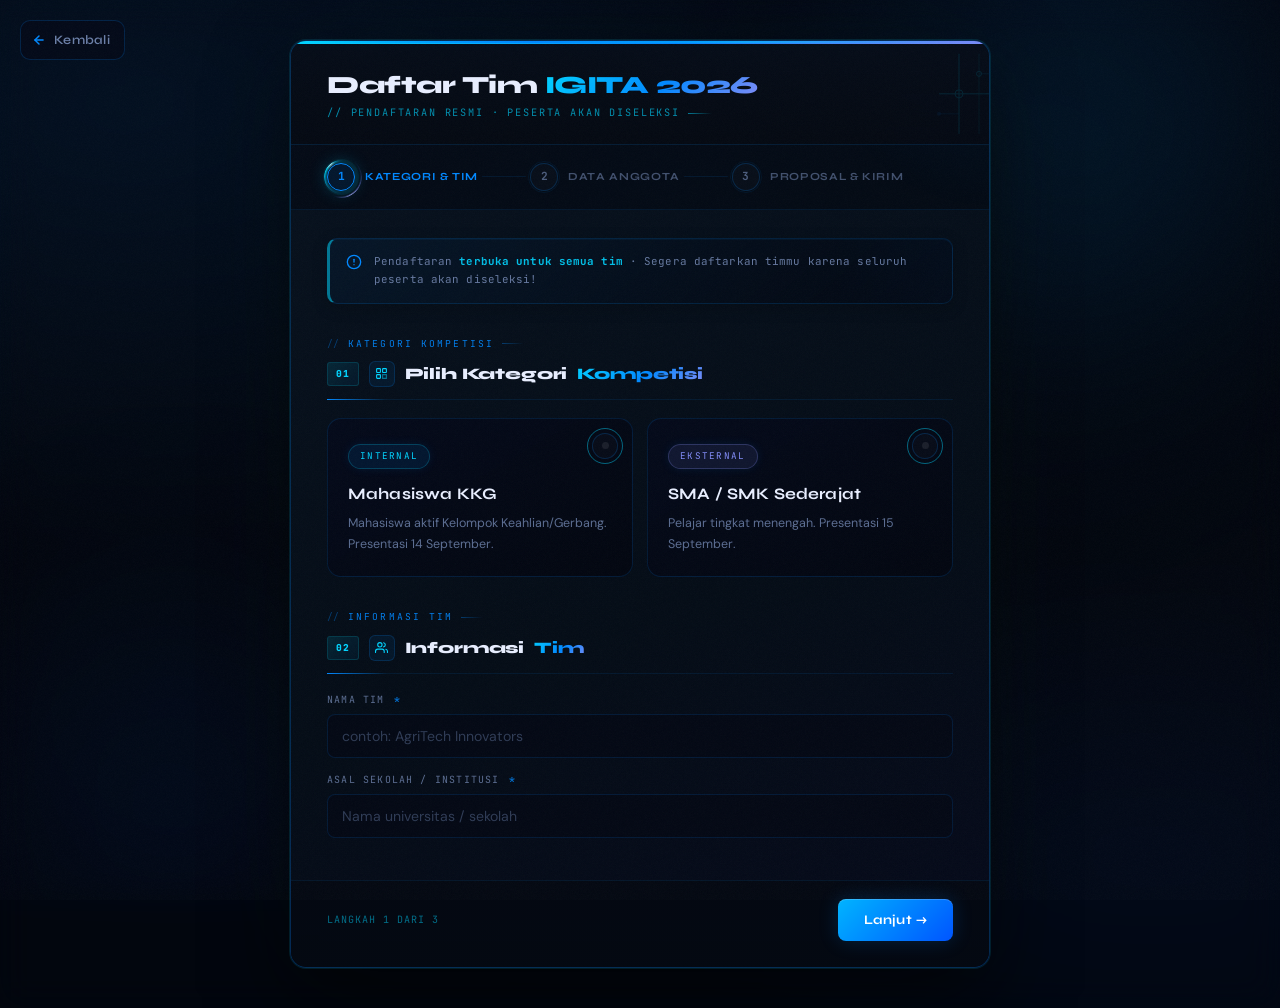
==== daftar.html @ 99176742 "perubahan final" ====
<!DOCTYPE html>
<html lang="id">
<head>
  <meta charset="UTF-8">
  <meta name="viewport" content="width=device-width, initial-scale=1.0, maximum-scale=5.0, user-scalable=yes">
  <meta name="mobile-web-app-capable" content="yes">
  <meta name="apple-mobile-web-app-capable" content="yes">
  <meta name="apple-mobile-web-app-status-bar-style" content="black-translucent">
  <meta name="apple-mobile-web-app-title" content="IGITA 2026">
  <meta name="format-detection" content="telephone=no">
  <title>Pendaftaran Tim | IGITA 2026</title>
  <meta name="theme-color" content="#020810">
  <link rel="icon" type="image/png" href="asset/logo.png">
  <link href="https://fonts.googleapis.com/css2?family=Syne:wght@400;600;700;800&family=DM+Sans:wght@300;400;500&family=JetBrains+Mono:wght@400;700&display=swap" rel="stylesheet">
  <link rel="stylesheet" href="style.css">

  <style>
    /* ── Page-level background upgrade ── */
    body.reg-page {
      background: radial-gradient(ellipse 120% 80% at 10% 10%, rgba(0,80,160,0.12) 0%, transparent 55%),
                  radial-gradient(ellipse 80% 60% at 90% 85%, rgba(0,40,120,0.10) 0%, transparent 50%),
                  #02060e;
    }

    /* ── Animated circuit lines on background ── */
    .daftar-bg {
      position: fixed; inset: 0; z-index: 0; pointer-events: none; overflow: hidden;
    }
    .daftar-bg-grid {
      position: absolute; inset: 0;
      background-image:
        linear-gradient(rgba(0,136,255,0.04) 1px, transparent 1px),
        linear-gradient(90deg, rgba(0,136,255,0.04) 1px, transparent 1px);
      background-size: 56px 56px;
      mask-image: radial-gradient(ellipse 85% 70% at 50% 40%, black 0%, transparent 90%);
      -webkit-mask-image: radial-gradient(ellipse 85% 70% at 50% 40%, black 0%, transparent 90%);
    }
    .daftar-orb {
      position: absolute; border-radius: 50%; filter: blur(100px); pointer-events: none;
    }
    .daftar-orb-1 {
      width: 600px; height: 600px; top: -200px; right: -100px;
      background: radial-gradient(circle, rgba(0,136,255,0.12) 0%, transparent 65%);
      animation: orbFloat1 22s ease-in-out infinite alternate;
    }
    .daftar-orb-2 {
      width: 500px; height: 500px; bottom: -150px; left: -80px;
      background: radial-gradient(circle, rgba(0,60,200,0.10) 0%, transparent 65%);
      animation: orbFloat2 28s ease-in-out infinite alternate;
    }
    @keyframes orbFloat1 { 0% { transform: translate(0,0) scale(1); } 100% { transform: translate(-40px,40px) scale(1.08); } }
    @keyframes orbFloat2 { 0% { transform: translate(0,0) scale(1); } 100% { transform: translate(40px,-30px) scale(1.06); } }

    /* ── Progress bar at very top of modal — full gradient, dekoratif ── */
    .reg-progress-track {
      height: 3px; width: 100%;
      background: linear-gradient(90deg, #00d4ff 0%, #0088ff 55%, #818cf8 100%);
      overflow: hidden; position: relative;
      box-shadow: 0 0 10px rgba(0,136,255,0.4);
    }
    .reg-progress-fill {
      display: none;
    }

    /* ── Header circuit decoration ── */
    .reg-header-circuit {
      position: absolute; right: 0; top: 0; bottom: 0;
      width: 120px; opacity: 0.08; pointer-events: none; overflow: hidden;
    }

    /* ── Step ring: spinning conic arc ── */
    @keyframes arcSpin {
      from { transform: rotate(0deg); }
      to   { transform: rotate(360deg); }
    }
    @keyframes arcSpinReverse {
      from { transform: rotate(0deg); }
      to   { transform: rotate(-360deg); }
    }
    @keyframes stepPulse {
      0%, 100% {
        box-shadow: 0 0 0 4px rgba(0,212,255,0.06),
                    0 0 18px rgba(0,212,255,0.22),
                    inset 0 0 10px rgba(0,136,255,0.08);
      }
      50% {
        box-shadow: 0 0 0 7px rgba(0,212,255,0.04),
                    0 0 36px rgba(0,212,255,0.42),
                    inset 0 0 16px rgba(0,136,255,0.16);
      }
    }

    /* Pulse glow on the active step circle */
    .reg-step.active .step-num {
      animation: stepPulse 2.4s ease-in-out infinite;
    }

    /* ── Outer arc: sharp cyan comet with glow ── */
    .reg-step.active .step-num::after {
      content: '';
      position: absolute;
      inset: -4px;
      border-radius: 50%;
      background: conic-gradient(
        from 0deg,
        rgba(0,212,255,0)      0%,
        rgba(0,212,255,0)     50%,
        rgba(0,160,255,0.18)  62%,
        rgba(0,200,255,0.55)  73%,
        rgba(0,220,255,0.9)   83%,
        rgba(180,245,255,1)   89%,
        rgba(0,212,255,0.38)  94%,
        rgba(0,212,255,0)    100%
      );
      -webkit-mask: radial-gradient(farthest-side, transparent calc(100% - 3px), black calc(100% - 0.5px));
      mask:         radial-gradient(farthest-side, transparent calc(100% - 3px), black calc(100% - 0.5px));
      animation: arcSpin 1.2s linear infinite;
      z-index: -1;
      filter: drop-shadow(0 0 5px rgba(0,212,255,0.85));
    }

    /* ── Inner arc: violet/indigo counter-spin ── */
    .reg-step.active .step-num::before {
      content: '';
      position: absolute;
      inset: -8px;
      border-radius: 50%;
      border: none;
      background: conic-gradient(
        from 200deg,
        rgba(129,140,248,0)    0%,
        rgba(129,140,248,0)   55%,
        rgba(99,102,241,0.15) 68%,
        rgba(129,140,248,0.45) 78%,
        rgba(168,175,255,0.82) 86%,
        rgba(129,140,248,0.28) 92%,
        rgba(129,140,248,0)  100%
      );
      -webkit-mask: radial-gradient(farthest-side, transparent calc(100% - 2px), black calc(100% - 0.5px));
      mask:         radial-gradient(farthest-side, transparent calc(100% - 2px), black calc(100% - 0.5px));
      animation: arcSpinReverse 2s linear infinite;
      z-index: -1;
      filter: drop-shadow(0 0 3px rgba(129,140,248,0.6));
    }

    /* Override ::before for done/inactive steps (from style.css they have track ring) */
    .reg-step:not(.active) .step-num::before {
      animation: none;
    }
    .reg-step.done .step-num::after {
      display: none;
    }

    /* ── Member card role color variants ── */
    .member-card.ketua::before {
      background: linear-gradient(180deg, rgba(0,212,255,0.8), rgba(0,136,255,0.4));
    }
    .member-card.wakil::before {
      background: linear-gradient(180deg, rgba(0,136,255,0.7), rgba(0,80,200,0.3));
    }
    .member-card.anggota::before {
      background: linear-gradient(180deg, rgba(0,80,180,0.5), rgba(0,40,120,0.2));
    }

    /* ── Section icon chip ── */
    .sec-icon {
      display: flex; align-items: center; justify-content: center;
      width: 26px; height: 26px;
      background: rgba(0,136,255,0.08);
      border: 1px solid rgba(0,136,255,0.18);
      border-radius: 6px;
      flex-shrink: 0;
      align-self: center;
      position: relative;
    }
    .sec-icon svg { display: block; }

    /* ── Kembali button upgrade ── */
    .btn-back-fixed {
      position: fixed; z-index: 9500;
      display: inline-flex; align-items: center; gap: 8px;
      background: rgba(4,10,24,0.85); backdrop-filter: blur(12px);
      border: 1px solid rgba(0,136,255,0.2); color: var(--muted);
      padding: 9px 14px 9px 11px;
      border-radius: 10px; font-size: 0.8rem; font-weight: 600;
      font-family: 'Syne', sans-serif; text-decoration: none;
      transition: all 0.25s; letter-spacing: 0.02em;
    }
    .btn-back-fixed:hover {
      border-color: rgba(0,212,255,0.45); color: var(--text);
      background: rgba(0,80,160,0.15);
      box-shadow: 0 0 16px rgba(0,136,255,0.2);
      transform: translateX(-2px);
    }
    .btn-back-fixed svg { color: var(--accent); }

    /* ── Quota info accent line ── */
    .quota-info-accent {
      display: inline-block; width: 30px; height: 1px;
      background: linear-gradient(90deg, rgba(0,212,255,0.8), transparent);
      vertical-align: middle; margin: 0 6px;
    }

    /* ── File upload drag-over (handled in style.css) ── */

    /* ── Agreement checked state ── */
    .form-agreement:has(.custom-checkbox-input:checked) {
      border-color: rgba(0,212,255,0.3);
      background: rgba(0,136,255,0.05);
      box-shadow: 0 0 20px rgba(0,136,255,0.08);
    }
  </style>
</head>
<body class="reg-page">

  <!-- Background decorations -->
  <div class="daftar-bg" aria-hidden="true">
    <div class="daftar-bg-grid"></div>
    <div class="daftar-orb daftar-orb-1"></div>
    <div class="daftar-orb daftar-orb-2"></div>
  </div>

  <!-- Global bg for grain -->
  <div class="global-bg" aria-hidden="true">
    <div class="global-glow glow-1" style="opacity:0.3"></div>
    <div class="global-glow glow-2" style="opacity:0.25"></div>
  </div>

  <!-- Back button -->
  <a href="index.html" class="btn-back-fixed" aria-label="Kembali ke halaman utama">
    <svg width="14" height="14" viewBox="0 0 24 24" fill="none" stroke="currentColor" stroke-width="2.5" stroke-linecap="round" stroke-linejoin="round" aria-hidden="true"><path d="M19 12H5"/><path d="M12 5l-7 7 7 7"/></svg>
    <span>Kembali</span>
  </a>

<!-- =============================================
       REGISTRATION MODAL
       ============================================= -->
  <div class="reg-overlay" id="reg-overlay" role="dialog" aria-modal="true" aria-label="Form Pendaftaran IGITA 2026">
    <div class="reg-modal" id="reg-modal">

      <!-- Step progress bar -->
      <div class="reg-progress-track" id="reg-progress-track" aria-hidden="true">
        <div class="reg-progress-fill" id="reg-progress-fill"></div>
      </div>

      <!-- Header -->
      <div class="reg-header">
        <div class="reg-header-left">
          <div class="reg-title">Daftar Tim <span>IGITA 2026</span></div>
          <div class="reg-subtitle">// Pendaftaran Resmi · Peserta Akan Diseleksi</div>
        </div>

        <!-- Decorative circuit SVG (right side of header) -->
        <svg class="reg-header-circuit" viewBox="0 0 120 80" fill="none" xmlns="http://www.w3.org/2000/svg" aria-hidden="true" style="position:absolute;right:0;top:0;bottom:0;height:100%;width:120px;opacity:0.12;pointer-events:none;">
          <line x1="90" y1="0" x2="90" y2="80" stroke="#00d4ff" stroke-width="1"/>
          <line x1="110" y1="0" x2="110" y2="80" stroke="#00d4ff" stroke-width="0.5"/>
          <line x1="70" y1="40" x2="120" y2="40" stroke="#00d4ff" stroke-width="1"/>
          <circle cx="90" cy="40" r="4" stroke="#00d4ff" stroke-width="1"/>
          <circle cx="110" cy="20" r="2.5" stroke="#00d4ff" stroke-width="1"/>
          <line x1="110" y1="20" x2="120" y2="20" stroke="#00d4ff" stroke-width="0.5"/>
          <line x1="70" y1="60" x2="90" y2="60" stroke="#0088ff" stroke-width="0.5"/>
          <circle cx="70" cy="60" r="2" fill="#0088ff" opacity="0.5"/>
        </svg>

        <button class="reg-close" id="reg-close-btn" aria-label="Tutup form pendaftaran">
          <svg width="14" height="14" viewBox="0 0 24 24" fill="none" stroke="currentColor" stroke-width="2.5" stroke-linecap="round"><path d="M18 6 6 18M6 6l12 12"/></svg>
        </button>
      </div>

      <!-- Step Indicator -->
      <div class="reg-steps" id="reg-steps" aria-label="Langkah pendaftaran">
        <div class="reg-step active" data-step="1">
          <div class="step-num"><span class="step-num-txt">1</span></div>
          <div class="step-label">Kategori &amp; Tim</div>
        </div>
        <div class="step-connector" id="conn-1-2"></div>
        <div class="reg-step" data-step="2">
          <div class="step-num"><span class="step-num-txt">2</span></div>
          <div class="step-label">Data Anggota</div>
        </div>
        <div class="step-connector" id="conn-2-3"></div>
        <div class="reg-step" data-step="3">
          <div class="step-num"><span class="step-num-txt">3</span></div>
          <div class="step-label">Proposal &amp; Kirim</div>
        </div>
      </div>

      <!-- STEP 1 + STEP 2 + STEP 3 body -->
      <div class="reg-body">

        <!-- STEP 1: Kategori & Info Tim -->
        <div class="reg-panel active" id="panel-1">
          <div class="quota-info">
            <svg width="16" height="16" viewBox="0 0 24 24" fill="none" stroke="currentColor" stroke-width="2" stroke-linecap="round" stroke-linejoin="round"><circle cx="12" cy="12" r="10"/><path d="M12 8v4"/><path d="M12 16h.01"/></svg>
            <div class="quota-info-text">Pendaftaran <strong>terbuka untuk semua tim</strong> · Segera daftarkan timmu karena seluruh peserta akan diseleksi!</div>
          </div>

          <div class="form-sec-label">Kategori Kompetisi</div>
          <div class="form-section-title">
            <span class="sec-num">01</span>
            <span class="sec-icon">
              <svg width="13" height="13" viewBox="0 0 24 24" fill="none" stroke="#00d4ff" stroke-width="2" stroke-linecap="round"><rect x="3" y="3" width="7" height="7" rx="1"/><rect x="14" y="3" width="7" height="7" rx="1"/><rect x="3" y="14" width="7" height="7" rx="1"/><path d="M14 14h7v7h-7z" opacity="0.5"/></svg>
            </span>
            Pilih Kategori <em>Kompetisi</em>
          </div>

          <div class="cat-select-grid">
            <label class="cat-select-card" id="card-internal">
              <input type="radio" name="kategori" value="internal" id="radio-internal">
              <div class="cat-check"></div>
              <div class="cat-card-badge">INTERNAL</div>
              <div class="cat-card-title">Mahasiswa KKG</div>
              <div class="cat-card-desc">Mahasiswa aktif Kelompok Keahlian/Gerbang. Presentasi 14 September.</div>
            </label>
            <label class="cat-select-card ext" id="card-external">
              <input type="radio" name="kategori" value="external" id="radio-external">
              <div class="cat-check"></div>
              <div class="cat-card-badge">EKSTERNAL</div>
              <div class="cat-card-title">SMA / SMK Sederajat</div>
              <div class="cat-card-desc">Pelajar tingkat menengah. Presentasi 15 September.</div>
            </label>
          </div>
          <div class="form-error" id="err-kategori">Silakan pilih kategori kompetisi.</div>

          <div class="form-sec-label">Informasi Tim</div>
          <div class="form-section-title">
            <span class="sec-num">02</span>
            <span class="sec-icon">
              <svg width="13" height="13" viewBox="0 0 24 24" fill="none" stroke="#00d4ff" stroke-width="2" stroke-linecap="round"><path d="M17 21v-2a4 4 0 0 0-4-4H5a4 4 0 0 0-4 4v2"/><circle cx="9" cy="7" r="4"/><path d="M23 21v-2a4 4 0 0 0-3-3.87"/><path d="M16 3.13a4 4 0 0 1 0 7.75"/></svg>
            </span>
            Informasi <em>Tim</em>
          </div>

          <div class="form-row single">
            <div class="form-group">
              <label class="form-label" for="nama-tim">Nama Tim <span class="req">*</span></label>
              <input type="text" class="form-input" id="nama-tim" placeholder="contoh: AgriTech Innovators" autocomplete="off">
              <div class="form-error" id="err-nama-tim">Nama tim wajib diisi.</div>
            </div>
          </div>

          <div class="form-row single" id="row-asal-institusi">
            <div class="form-group">
              <label class="form-label" for="asal-institusi">Asal Sekolah / Institusi <span class="req">*</span></label>
              <input type="text" class="form-input" id="asal-institusi" placeholder="Nama universitas / sekolah" autocomplete="off">
              <div class="form-error" id="err-asal-institusi">Asal institusi wajib diisi.</div>
            </div>
          </div>
        </div>

        <!-- STEP 2: Data Anggota -->
        <div class="reg-panel" id="panel-2">
          <div class="form-sec-label no-top">Data Anggota</div>
          <div class="form-section-title">
            <span class="sec-num">03</span>
            <span class="sec-icon">
              <svg width="13" height="13" viewBox="0 0 24 24" fill="none" stroke="#00d4ff" stroke-width="2" stroke-linecap="round"><path d="M20 21v-2a4 4 0 0 0-4-4H8a4 4 0 0 0-4 4v2"/><circle cx="12" cy="7" r="4"/></svg>
            </span>
            Data <em>Anggota Tim</em>
          </div>

          <!-- Ketua Tim -->
          <div class="member-card ketua">
            <div class="member-card-header">
              <div class="member-badge">Ketua Tim</div>
            </div>
            <div class="form-row">
              <div class="form-group">
                <label class="form-label" for="m1-nama">Nama Lengkap <span class="req">*</span></label>
                <input type="text" class="form-input" id="m1-nama" placeholder="Nama sesuai identitas">
                <div class="form-error" id="err-m1-nama">Nama lengkap wajib diisi.</div>
              </div>
              <div class="form-group">
                <label class="form-label" for="m1-email">Email Aktif <span class="req">*</span></label>
                <input type="email" class="form-input" id="m1-email" placeholder="email@domain.com">
                <div class="form-error" id="err-m1-email">Email valid wajib diisi.</div>
              </div>
            </div>
            <div class="form-row">
              <div class="form-group">
                <label class="form-label" for="m1-hp">No. HP / WA <span class="req">*</span></label>
                <input type="tel" class="form-input" id="m1-hp" placeholder="08xxxxxxxxxx">
                <div class="form-error" id="err-m1-hp">Nomor HP wajib diisi.</div>
              </div>
              <div class="form-group">
                <label class="form-label" for="m1-ig">User Instagram <span class="req">*</span></label>
                <input type="text" class="form-input" id="m1-ig" placeholder="@username (untuk Twibbon)">
                <div class="form-error" id="err-m1-ig">User Instagram wajib diisi.</div>
              </div>
            </div>
            <div class="form-row single jurusan-row" style="display:none">
              <div class="form-group">
                <label class="form-label" for="m1-jurusan">Jurusan / Program Studi <span class="req">*</span></label>
                <input type="text" class="form-input" id="m1-jurusan" placeholder="contoh: Teknik Informatika">
                <div class="form-error" id="err-m1-jurusan">Jurusan wajib diisi untuk kategori internal.</div>
              </div>
            </div>
          </div>

          <!-- Wakil Tim -->
          <div class="member-card wakil">
            <div class="member-card-header">
              <div class="member-badge">Wakil Tim</div>
            </div>
            <div class="form-row">
              <div class="form-group">
                <label class="form-label" for="m2-nama">Nama Lengkap <span class="req">*</span></label>
                <input type="text" class="form-input" id="m2-nama" placeholder="Nama sesuai identitas">
                <div class="form-error" id="err-m2-nama">Nama lengkap wajib diisi.</div>
              </div>
              <div class="form-group">
                <label class="form-label" for="m2-email">Email Aktif <span class="req">*</span></label>
                <input type="email" class="form-input" id="m2-email" placeholder="email@domain.com">
                <div class="form-error" id="err-m2-email">Email valid wajib diisi.</div>
              </div>
            </div>
            <div class="form-row">
              <div class="form-group">
                <label class="form-label" for="m2-hp">No. HP / WA <span class="req">*</span></label>
                <input type="tel" class="form-input" id="m2-hp" placeholder="08xxxxxxxxxx">
                <div class="form-error" id="err-m2-hp">Nomor HP wajib diisi.</div>
              </div>
              <div class="form-group">
                <label class="form-label" for="m2-ig">User Instagram <span class="req">*</span></label>
                <input type="text" class="form-input" id="m2-ig" placeholder="@username (untuk Twibbon)">
                <div class="form-error" id="err-m2-ig">User Instagram wajib diisi.</div>
              </div>
            </div>
            <div class="form-row single jurusan-row" style="display:none">
              <div class="form-group">
                <label class="form-label" for="m2-jurusan">Jurusan / Program Studi <span class="req">*</span></label>
                <input type="text" class="form-input" id="m2-jurusan" placeholder="contoh: Teknik Informatika">
                <div class="form-error" id="err-m2-jurusan">Jurusan wajib diisi untuk kategori internal.</div>
              </div>
            </div>
          </div>

          <!-- Anggota 3 -->
          <div class="member-card anggota">
            <div class="member-card-header">
              <div class="member-badge">Anggota 3</div>
            </div>
            <div class="form-row single">
              <div class="form-group">
                <label class="form-label" for="m3-nama">Nama Lengkap <span class="req">*</span></label>
                <input type="text" class="form-input" id="m3-nama" placeholder="Nama sesuai identitas">
                <div class="form-error" id="err-m3-nama">Nama lengkap wajib diisi.</div>
              </div>
            </div>
            <div class="form-row single jurusan-row" style="display:none">
              <div class="form-group">
                <label class="form-label" for="m3-jurusan">Jurusan / Program Studi <span class="req">*</span></label>
                <input type="text" class="form-input" id="m3-jurusan" placeholder="contoh: Teknik Informatika">
                <div class="form-error" id="err-m3-jurusan">Jurusan wajib diisi untuk kategori internal.</div>
              </div>
            </div>
          </div>

          <!-- Anggota 4 -->
          <div class="member-card anggota">
            <div class="member-card-header">
              <div class="member-badge">Anggota 4 <span style="font-size:0.7em;opacity:0.55;font-weight:400">(opsional)</span></div>
            </div>
            <div class="form-row single">
              <div class="form-group">
                <label class="form-label" for="m4-nama">Nama Lengkap</label>
                <input type="text" class="form-input" id="m4-nama" placeholder="Nama sesuai identitas">
                <div class="form-error" id="err-m4-nama">Nama lengkap wajib diisi.</div>
              </div>
            </div>
            <div class="form-row single jurusan-row" style="display:none">
              <div class="form-group">
                <label class="form-label" for="m4-jurusan">Jurusan / Program Studi</label>
                <input type="text" class="form-input" id="m4-jurusan" placeholder="contoh: Teknik Informatika">
                <div class="form-error" id="err-m4-jurusan">Jurusan wajib diisi jika nama diisi.</div>
              </div>
            </div>
          </div>
        </div>

        <!-- STEP 3: Proposal -->
        <div class="reg-panel" id="panel-3">
          <div class="form-sec-label no-top">Berkas Proposal</div>
          <div class="form-section-title">
            <span class="sec-num">04</span>
            <span class="sec-icon">
              <svg width="13" height="13" viewBox="0 0 24 24" fill="none" stroke="#00d4ff" stroke-width="2" stroke-linecap="round"><path d="M14 2H6a2 2 0 0 0-2 2v16a2 2 0 0 0 2 2h12a2 2 0 0 0 2-2V8z"/><polyline points="14 2 14 8 20 8"/><line x1="12" y1="18" x2="12" y2="12"/><line x1="9" y1="15" x2="15" y2="15"/></svg>
            </span>
            Upload <em>Proposal</em>
          </div>

          <div class="quota-info">
            <svg width="16" height="16" viewBox="0 0 24 24" fill="none" stroke="currentColor" stroke-width="2" stroke-linecap="round" stroke-linejoin="round"><circle cx="12" cy="12" r="10"/><path d="M12 8v4"/><path d="M12 16h.01"/></svg>
            <div class="quota-info-text">Upload proposal timmu dalam format <strong>PDF</strong>. Gunakan template proposal resmi IGITA 2026 yang bisa diunduh di halaman utama. Pastikan proposal sudah lengkap sebelum dikirim.</div>
          </div>

          <div class="form-row single">
            <div class="form-group">
              <label class="form-label" for="proposal-file">File Proposal (PDF) <span class="req">*</span></label>
              <div class="file-upload-wrap" id="file-upload-zone">
                <input type="file" id="proposal-file" accept="application/pdf" class="file-input-hidden">
                <div class="file-upload-icon" aria-hidden="true">
                  <svg width="16" height="16" viewBox="0 0 24 24" fill="none" stroke="currentColor" stroke-width="1.6" stroke-linecap="round" stroke-linejoin="round"><path d="M21 15v4a2 2 0 0 1-2 2H5a2 2 0 0 1-2-2v-4"/><polyline points="17 8 12 3 7 8"/><line x1="12" y1="3" x2="12" y2="15"/></svg>
                </div>
                <div class="file-upload-meta">
                  <div class="file-upload-hint">Seret file ke sini atau pilih file PDF</div>
                  <span class="file-upload-name" id="proposal-file-name">Belum ada file dipilih</span>
                </div>
                <label for="proposal-file" class="file-upload-btn">
                  <svg width="11" height="11" viewBox="0 0 24 24" fill="none" stroke="currentColor" stroke-width="2.2" stroke-linecap="round" stroke-linejoin="round"><path d="M21 15v4a2 2 0 0 1-2 2H5a2 2 0 0 1-2-2v-4"/><polyline points="17 8 12 3 7 8"/><line x1="12" y1="3" x2="12" y2="15"/></svg>
                  Pilih File
                </label>
              </div>
              <div class="form-helper">Format: PDF · Maks. 10MB · Gunakan template proposal resmi IGITA 2026.</div>
              <div class="form-error" id="err-proposal-file">File proposal wajib diunggah.</div>
            </div>
          </div>

          <!-- Link Instagram Twibbon -->
          <div class="form-sec-label">Verifikasi Twibbon</div>
          <div class="form-section-title">
            <span class="sec-num">05</span>
            <span class="sec-icon">
              <svg width="13" height="13" viewBox="0 0 24 24" fill="none" stroke="#00d4ff" stroke-width="2" stroke-linecap="round"><rect x="2" y="2" width="20" height="20" rx="5"/><circle cx="12" cy="12" r="4"/><circle cx="17.5" cy="6.5" r="1.2" fill="#00d4ff" stroke="none"/></svg>
            </span>
            Link <em>Instagram</em>
          </div>

          <div class="quota-info">
            <svg width="16" height="16" viewBox="0 0 24 24" fill="none" stroke="currentColor" stroke-width="2" stroke-linecap="round" stroke-linejoin="round"><circle cx="12" cy="12" r="10"/><path d="M12 8v4"/><path d="M12 16h.01"/></svg>
            <div class="quota-info-text">Berikan <strong>link profil Instagram</strong> yang digunakan untuk posting Twibbon IGITA 2026. Panitia akan memverifikasi twibbon kamu melalui akun tersebut. Pastikan akun tidak dikunci <strong>(public)</strong> saat pendaftaran.</div>
          </div>

          <div class="form-row single">
            <div class="form-group">
              <label class="form-label" for="link-ig-post">Link Profil Instagram <span class="req">*</span></label>
              <input type="url" class="form-input" id="link-ig-post" placeholder="https://www.instagram.com/username" autocomplete="off" autocapitalize="off" spellcheck="false">
              <div class="form-helper">Contoh: https://www.instagram.com/namaakun</div>
              <div class="form-error" id="err-link-ig">Link profil Instagram wajib diisi.</div>
            </div>
          </div>

          <div class="form-sec-label">Konfirmasi &amp; Kirim</div>
          <div class="form-section-title">
            <span class="sec-num">06</span>
            <span class="sec-icon">
              <svg width="13" height="13" viewBox="0 0 24 24" fill="none" stroke="#00d4ff" stroke-width="2" stroke-linecap="round"><path d="M9 11l3 3L22 4"/><path d="M21 12v7a2 2 0 0 1-2 2H5a2 2 0 0 1-2-2V5a2 2 0 0 1 2-2h11"/></svg>
            </span>
            Persetujuan <em>&amp; Pengiriman</em>
          </div>

          <div class="form-agreement" id="agree-wrap">
            <input type="checkbox" id="agree-check" class="custom-checkbox-input">
            <label for="agree-check" class="custom-checkbox-label">
              <span class="custom-checkbox-box">
                <svg class="custom-checkbox-icon" width="11" height="11" viewBox="0 0 12 12" fill="none" stroke="currentColor" stroke-width="2.5" stroke-linecap="round" stroke-linejoin="round">
                  <polyline class="cb-path" points="2 6 5 9 10 3"/>
                </svg>
              </span>
              <span>Saya menyatakan bahwa seluruh informasi yang diisi adalah <strong>benar dan dapat dipertanggungjawabkan</strong>. Saya telah membaca dan menyetujui seluruh ketentuan IGITA 2026.</span>
            </label>
          </div>
          <div class="form-error" id="err-agree">Anda harus menyetujui ketentuan untuk mendaftar.</div>
        </div>

        <!-- SUCCESS Panel -->
        <div class="reg-success" id="reg-success">
          <div class="success-icon">
            <svg width="34" height="34" viewBox="0 0 24 24" fill="none" stroke="currentColor" stroke-width="2" stroke-linecap="round" stroke-linejoin="round"><polyline points="20 6 9 17 4 12"/></svg>
          </div>
          <div class="success-title">Pendaftaran <span>Berhasil!</span></div>
          <div class="success-sub">Tim kamu telah terdaftar di IGITA 2026. Simpan kode registrasi berikut dan cek email konfirmasi.</div>

          <div class="success-code" id="success-code">IGITA-2026-XXXX</div>

          <div class="success-info" id="success-info">
            <div class="success-info-row">
              <div class="success-info-label">Nama Tim</div>
              <div class="success-info-val" id="suc-team">—</div>
            </div>
            <div class="success-info-row">
              <div class="success-info-label">Kategori</div>
              <div class="success-info-val" id="suc-cat">—</div>
            </div>
            <div class="success-info-row">
              <div class="success-info-label">Institusi</div>
              <div class="success-info-val" id="suc-inst">—</div>
            </div>
            <div class="success-info-row">
              <div class="success-info-label">Email Ketua</div>
              <div class="success-info-val" id="suc-email">—</div>
            </div>
          </div>

          <div class="success-next-steps">
            <div class="success-next-title">// Langkah Selanjutnya</div>
            <div class="success-step">
              <div class="success-step-num">1</div>
              <div class="success-step-text"><strong>Cek email konfirmasi</strong> dari ic@kwikkiangie.ac.id dalam 1×24 jam.</div>
            </div>
            <div class="success-step">
              <div class="success-step-num">2</div>
              <div class="success-step-text">Bergabung ke <strong>grup WhatsApp resmi</strong> IGITA 2026 (link dikirim via email).</div>
            </div>
            <div class="success-step">
              <div class="success-step-num">3</div>
              <div class="success-step-text">Hadir pada <strong>Technical Meeting Online, 11 Agustus 2026</strong> pukul 08.00 WIB.</div>
            </div>
          </div>

          <button class="btn-reg-close" id="btn-success-close">Selesai &amp; Tutup</button>
        </div>

      </div><!-- /reg-body -->

      <!-- Footer Nav -->
      <div class="reg-footer" id="reg-footer">
        <div class="reg-footer-left" id="step-indicator-text">Langkah 1 dari 3</div>
        <div class="reg-footer-right">
          <button class="btn-reg-back" id="btn-back" style="display:none">← Kembali</button>
          <button class="btn-reg-next" id="btn-next">Lanjut →</button>
          <button class="btn-reg-submit" id="btn-submit">
            <span class="btn-submit-text">Kirim</span>
            <span class="btn-spinner"></span>
          </button>
        </div>
      </div>

    </div><!-- end reg-modal -->
  </div><!-- end reg-overlay -->

  <!-- Confirm modal (outside overlay so fixed positioning works correctly) -->
  <div class="confirm-overlay" id="confirm-overlay" aria-hidden="true">
    <div class="confirm-modal" role="dialog" aria-modal="true" aria-labelledby="confirm-title">
      <div class="confirm-header">
        <div class="confirm-title" id="confirm-title">Konfirmasi Pendaftaran</div>
        <div class="confirm-sub">Periksa kembali data tim sebelum dikirim</div>
      </div>
      <div class="confirm-body">
        <div class="confirm-section-label">// Informasi Tim</div>
        <div class="confirm-row"><span class="confirm-key">Kategori</span><span class="confirm-val" id="cf-kategori">—</span></div>
        <div class="confirm-row"><span class="confirm-key">Nama Tim</span><span class="confirm-val" id="cf-nama-tim">—</span></div>
        <div class="confirm-row"><span class="confirm-key">Institusi</span><span class="confirm-val" id="cf-institusi">—</span></div>

        <div class="confirm-section-label" style="margin-top:16px">// Anggota Tim</div>
        <div id="cf-members"></div>

        <div class="confirm-section-label" style="margin-top:16px">// Proposal</div>
        <div class="confirm-row"><span class="confirm-key">File</span><span class="confirm-val" id="cf-file">—</span></div>
        <div class="confirm-row"><span class="confirm-key">Link IG Twibbon</span><span class="confirm-val" id="cf-link-ig">—</span></div>
      </div>
      <div class="confirm-footer">
        <button class="confirm-btn-edit" id="confirm-edit">← Edit Data</button>
        <button class="confirm-btn-send" id="confirm-send">Kirim Sekarang</button>
      </div>
    </div>
  </div>

  <!-- Hidden frame for Apps Script submission -->
  <iframe name="igita-hidden-frame" style="display:none"></iframe>
  <form id="igita-hidden-form" method="POST" target="igita-hidden-frame" style="display:none">
    <input type="hidden" id="igita-payload" name="data">
  </form>

  <script src="register.js"></script>

  <script>
    /* ── Apps Script URL ── */
    const APPS_SCRIPT_URL = "https://script.google.com/macros/s/AKfycbztG3QzGWFKbXdpiNwQbFXpVnpOeM04w2P-9SMrNzsDQYGgJF4ySKe751oqVf2LKk5mng/exec";

    document.addEventListener("DOMContentLoaded", () => {
      const hiddenForm = document.getElementById("igita-hidden-form");
      if (hiddenForm) hiddenForm.action = APPS_SCRIPT_URL;

      /* ── Progress bar sync ── */
      const progressFill = document.getElementById('reg-progress-fill');
      const totalSteps   = 3;

      function syncProgress(step) {
        if (!progressFill) return;
        progressFill.style.width = ((step / totalSteps) * 100) + '%';
      }

      // Observe step indicator text changes to update progress
      const stepText = document.getElementById('step-indicator-text');
      if (stepText) {
        const mo = new MutationObserver(() => {
          const match = stepText.textContent.match(/(\d+)/);
          if (match) syncProgress(parseInt(match[1]));
        });
        mo.observe(stepText, { childList: true, subtree: true, characterData: true });
      }
      syncProgress(1);

      /* ── Drag-and-drop on file zone ── */
      const zone = document.getElementById('file-upload-zone');
      const fileInput = document.getElementById('proposal-file');
      if (zone && fileInput) {
        zone.addEventListener('dragover', e => { e.preventDefault(); zone.classList.add('drag-over'); });
        zone.addEventListener('dragleave', () => zone.classList.remove('drag-over'));
        zone.addEventListener('drop', e => {
          e.preventDefault(); zone.classList.remove('drag-over');
          const file = e.dataTransfer.files[0];
          if (file) {
            const dt = new DataTransfer(); dt.items.add(file);
            fileInput.files = dt.files;
            fileInput.dispatchEvent(new Event('change', { bubbles: true }));
          }
        });
      }
    });
  </script>
</body>
</html>
---- style.css ----
/* ============================================================
   IGITA 2026 — style.css (Mobile-Optimized Edition)
   ============================================================ */

/* ============================================================
   CSS VARIABLES
   ============================================================ */
:root {
  --bg:        #020408;
  --bg2:       #050812;
  --bg3:       #080c18;
  --accent:    #0088ff;
  --accent2:   #0055ff;
  --accent3:   #818cf8;
  --text:      #e8eeff;
  --muted:     #6b7fa8;
  --border:    rgba(0,136,255,0.15);
  --glow:      0 0 40px rgba(0,136,255,0.3);
  --radius:    6px;
  --status-h:  32px;
  --nav-h:     60px;
  --side-pad:  clamp(48px, calc((100vw - 1280px) / 2 + 48px), 180px);
}

/* ============================================================
   RESET & BASE
   ============================================================ */
*, *::before, *::after { margin: 0; padding: 0; box-sizing: border-box; }

html {
  overflow-x: hidden;
  scroll-behavior: smooth;
  scroll-padding-top: calc(var(--status-h) + var(--nav-h) + 16px);
}

body {
  background: var(--bg);
  color: var(--text);
  font-family: 'DM Sans', sans-serif;
  line-height: 1.6;
  overflow-x: hidden;
  overflow-wrap: break-word;
  word-break: break-word;
  -webkit-text-size-adjust: 100%;
  padding-top: var(--status-h);
}

/* Body saat loading */
body.is-loading { overflow: hidden; }

/* ================================================================
   LOADING SCREEN — HUD Edition
   ================================================================ */
.loader-screen {
  position: fixed; inset: 0;
  background: #020810;
  z-index: 99999;
  display: flex; align-items: center; justify-content: center;
  transition: opacity 0.7s cubic-bezier(0.4,0,0.2,1),
              visibility 0.7s cubic-bezier(0.4,0,0.2,1);
}
.loader-screen.hidden {
  opacity: 0; visibility: hidden; pointer-events: none;
}

/* ── Grid background ── */
.loader-grid {
  position: absolute; inset: 0; pointer-events: none;
  background-image:
    linear-gradient(rgba(0,136,255,0.04) 1px, transparent 1px),
    linear-gradient(90deg, rgba(0,136,255,0.04) 1px, transparent 1px);
  background-size: 48px 48px;
  mask-image: radial-gradient(ellipse 70% 70% at 50% 50%, black 30%, transparent 100%);
}

/* ── Ambient glows ── */
.loader-glow {
  position: absolute; border-radius: 50%;
  pointer-events: none; filter: blur(70px);
}
.loader-glow--core {
  width: 380px; height: 380px;
  background: radial-gradient(circle, rgba(0,120,255,0.14) 0%, transparent 70%);
  top: 50%; left: 50%; transform: translate(-50%, -50%);
  animation: glCore 3s ease-in-out infinite;
}
.loader-glow--outer {
  width: 600px; height: 300px;
  background: radial-gradient(ellipse, rgba(0,80,200,0.07) 0%, transparent 70%);
  top: 50%; left: 50%; transform: translate(-50%, -50%);
  animation: glCore 4s ease-in-out infinite 0.8s;
}
.loader-glow--side-l {
  width: 200px; height: 400px;
  background: radial-gradient(ellipse, rgba(0,180,255,0.06) 0%, transparent 70%);
  top: 30%; left: -60px;
  animation: glSide 5s ease-in-out infinite;
}
.loader-glow--side-r {
  width: 200px; height: 400px;
  background: radial-gradient(ellipse, rgba(0,80,255,0.06) 0%, transparent 70%);
  top: 30%; right: -60px;
  animation: glSide 5s ease-in-out infinite 1.5s;
}
@keyframes glCore {
  0%,100% { opacity:0.7; transform:translate(-50%,-50%) scale(1); }
  50%      { opacity:1;   transform:translate(-50%,-50%) scale(1.15); }
}
@keyframes glSide {
  0%,100% { opacity:0.4; }
  50%      { opacity:0.9; }
}

/* ── HUD Corners ── */
.loader-corner {
  position: absolute;
  width: 28px; height: 28px;
  pointer-events: none;
}
.loader-corner--tl { top: 20px; left: 20px;
  border-top: 1.5px solid rgba(0,212,255,0.5);
  border-left: 1.5px solid rgba(0,212,255,0.5); }
.loader-corner--tr { top: 20px; right: 20px;
  border-top: 1.5px solid rgba(0,212,255,0.5);
  border-right: 1.5px solid rgba(0,212,255,0.5); }
.loader-corner--bl { bottom: 20px; left: 20px;
  border-bottom: 1.5px solid rgba(0,212,255,0.5);
  border-left: 1.5px solid rgba(0,212,255,0.5); }
.loader-corner--br { bottom: 20px; right: 20px;
  border-bottom: 1.5px solid rgba(0,212,255,0.5);
  border-right: 1.5px solid rgba(0,212,255,0.5); }

/* ── HUD bars (top / bottom) ── */
.loader-hud-top {
  position: absolute; left: 0; right: 0;
  display: flex; align-items: center; justify-content: center; gap: 10px;
  font-family: 'JetBrains Mono', monospace;
  font-size: 0.55rem; letter-spacing: 0.14em;
  color: rgba(0,180,255,0.4); text-transform: uppercase;
  pointer-events: none;
}
.loader-hud-top    { top: 24px; }
.loader-hud-dot {
  display: inline-block; width: 4px; height: 4px;
  border-radius: 50%; background: rgba(0,212,255,0.5);
  animation: hudBlink 2s ease-in-out infinite;
}
.loader-hud-sep {
  display: inline-block; width: 24px; height: 1px;
  background: rgba(0,180,255,0.25);
}
@keyframes hudBlink {
  0%,100% { opacity:0.5; } 50% { opacity:1; }
}

/* ── Main content ── */
.loader-content {
  position: relative; z-index: 2;
  display: flex; flex-direction: column; align-items: center; gap: 22px;
  animation: ldFadeIn 0.6s ease forwards;
}
@keyframes ldFadeIn {
  from { opacity:0; transform:translateY(12px); }
  to   { opacity:1; transform:translateY(0); }
}

/* ── Ring wrap ── */
.loader-ring-wrap {
  position: relative; width: 200px; height: 200px;
}

/* Deco spinning rings (CSS-only) */
.loader-deco-ring {
  position: absolute; border-radius: 50%; pointer-events: none;
}
.loader-deco-ring--a {
  inset: -8px;
  border: 1px dashed rgba(0,136,255,0.15);
  animation: spinA 12s linear infinite;
}
.loader-deco-ring--b {
  inset: -18px;
  border: 1px solid transparent;
  border-top-color: rgba(0,212,255,0.2);
  border-bottom-color: rgba(0,80,255,0.15);
  animation: spinB 8s linear infinite;
}
@keyframes spinA { to { transform: rotate(360deg); } }
@keyframes spinB { to { transform: rotate(-360deg); } }

/* SVG ring */
.loader-ring-svg {
  width: 200px; height: 200px;
  position: absolute; inset: 0;
  transform: rotate(-90deg);
}
.loader-ring-ticks {
  stroke: rgba(0,136,255,0.07);
  stroke-dasharray: 3 10;
}
.loader-ring-track {
  stroke: rgba(0,100,200,0.15);
}
.loader-ring-progress {
  stroke: url(#ringGrad);
  transition: stroke-dashoffset 0.38s cubic-bezier(0.4,0,0.2,1);
  filter: drop-shadow(0 0 5px rgba(0,180,255,0.55)) drop-shadow(0 0 12px rgba(0,120,255,0.3));
}
.loader-ring-inner {
  stroke: rgba(0,180,255,0.06);
}

/* Center content */
.loader-ring-center {
  position: absolute; inset: 0;
  display: flex; flex-direction: column;
  align-items: center; justify-content: center; gap: 6px;
}
.loader-logo {
  height: 52px; width: auto;
  /* Original logo color — no filter */
  animation: logoPulse 2.2s ease-in-out infinite;
  filter: drop-shadow(0 0 10px rgba(0,180,255,0.25));
}
@keyframes logoPulse {
  0%,100% { transform:scale(1);    filter:drop-shadow(0 0 10px rgba(0,180,255,0.25)); }
  50%      { transform:scale(0.95); filter:drop-shadow(0 0 18px rgba(0,212,255,0.45)); }
}
.loader-pct {
  font-family: 'JetBrains Mono', monospace;
  font-size: 1.1rem; font-weight: 700; line-height: 1;
  background: linear-gradient(135deg, #00d4ff, #7cb9ff);
  -webkit-background-clip: text; -webkit-text-fill-color: transparent;
  background-clip: text;
  filter: drop-shadow(0 0 8px rgba(0,212,255,0.4));
}
.loader-pct span { font-size: 0.58em; opacity: 0.75; }

/* Orbiting dots */
.loader-orbit {
  position: absolute; inset: 0;
  pointer-events: none;
}
.loader-orbit--a { animation: orbitA 2s linear infinite; }
.loader-orbit--b { animation: orbitB 3.2s linear infinite; top: 12px; left: 12px; right: 12px; bottom: 12px; }
@keyframes orbitA { to { transform: rotate(360deg); } }
@keyframes orbitB { to { transform: rotate(-360deg); } }
.loader-orbit-dot {
  position: absolute; top: 4px; left: 50%; transform: translateX(-50%);
  width: 7px; height: 7px; border-radius: 50%;
  background: #00d4ff;
  box-shadow: 0 0 8px 3px rgba(0,212,255,0.7), 0 0 16px rgba(0,136,255,0.4);
}
.loader-orbit-dot--sm {
  width: 4px; height: 4px;
  background: rgba(0,180,255,0.6);
  box-shadow: 0 0 6px 2px rgba(0,180,255,0.5);
}

/* ── Brand text ── */
.loader-brand {
  display: flex; align-items: baseline; gap: 10px;
  font-family: 'Syne', sans-serif; font-weight: 800;
  letter-spacing: 0.08em;
}
.loader-brand-igita {
  font-size: 2.4rem;
  background: linear-gradient(135deg, #ffffff 0%, #a8d4ff 50%, #00aaff 100%);
  -webkit-background-clip: text; -webkit-text-fill-color: transparent;
  background-clip: text;
  filter: drop-shadow(0 0 20px rgba(0,180,255,0.3));
}
.loader-brand-year {
  font-size: 1.7rem;
  background: linear-gradient(135deg, #00d4ff 0%, #0077ff 100%);
  -webkit-background-clip: text; -webkit-text-fill-color: transparent;
  background-clip: text;
  filter: drop-shadow(0 0 14px rgba(0,212,255,0.5));
}

/* Subtitle */
.loader-subtitle {
  font-family: 'JetBrains Mono', monospace;
  font-size: 0.5rem; letter-spacing: 0.1em;
  text-transform: uppercase; text-align: center;
  background: linear-gradient(90deg, rgba(0,180,255,0.3), rgba(0,136,255,0.6), rgba(0,180,255,0.3));
  -webkit-background-clip: text; -webkit-text-fill-color: transparent;
  background-clip: text;
  max-width: 280px;
}

/* ── Progress bar ── */
.loader-bottom {
  display: flex; flex-direction: column; align-items: center; gap: 8px;
  width: 220px;
}
.loader-bar-track {
  width: 100%; height: 2px;
  background: rgba(0,100,200,0.12);
  border-radius: 99px; overflow: hidden;
  position: relative;
}
.loader-bar-fill {
  height: 100%; width: 0%;
  background: linear-gradient(90deg, #0044ff, #00aaff, #00d4ff);
  border-radius: 99px;
  transition: width 0.35s ease;
  box-shadow: 0 0 10px rgba(0,212,255,0.7);
}
.loader-status-row {
  display: flex; align-items: center; justify-content: space-between;
  width: 100%;
}
.loader-text {
  font-family: 'JetBrains Mono', monospace;
  font-size: 0.56rem; letter-spacing: 0.1em;
  text-transform: uppercase;
  color: rgba(0,160,220,0.5);
}
.loader-pct-sm {
  font-family: 'JetBrains Mono', monospace;
  font-size: 0.56rem; letter-spacing: 0.06em;
  color: rgba(0,212,255,0.45);
}
/* Skip Link */
.skip-link {
  position: fixed; top: -9999px; left: 16px; z-index: 9999;
  background: var(--accent); color: var(--bg);
  padding: 10px 18px; font-weight: 700;
  font-family: 'Syne', sans-serif; border-radius: 0 0 var(--radius) var(--radius);
  text-decoration: none; font-size: 0.85rem; transition: top 0.2s;
}
.skip-link:focus { top: 0; outline: 2px solid var(--bg); outline-offset: 2px; }

/* Grain Overlay */
body::before {
  content: ''; position: fixed; inset: 0; z-index: 9998;
  pointer-events: none; opacity: 0.035;
  background-image: url("data:image/svg+xml,%3Csvg viewBox='0 0 256 256' xmlns='http://www.w3.org/2000/svg'%3E%3Cfilter id='noise'%3E%3CfeTurbulence type='fractalNoise' baseFrequency='0.75' numOctaves='4' stitchTiles='stitch'/%3E%3C/filter%3E%3Crect width='100%25' height='100%25' filter='url(%23noise)'/%3E%3C/svg%3E");
  background-size: 128px;
}

/* ============================================================
   GLOBAL BACKGROUND
   ============================================================ */
.global-bg { position: fixed; inset: 0; z-index: -1; pointer-events: none; overflow: hidden; }
.global-grid {
  position: absolute; inset: 0;
  background-image:
    linear-gradient(rgba(0,212,255,0.03) 1px, transparent 1px),
    linear-gradient(90deg, rgba(0,212,255,0.03) 1px, transparent 1px);
  background-size: 64px 64px;
  mask-image: radial-gradient(ellipse 90% 80% at 50% 30%, black 10%, transparent 85%);
  -webkit-mask-image: radial-gradient(ellipse 90% 80% at 50% 30%, black 10%, transparent 85%);
}
.global-glow { position: absolute; border-radius: 50%; pointer-events: none; filter: blur(120px); will-change: transform; opacity: 0.55; }
.glow-1 { width: 850px; height: 850px; background: radial-gradient(circle, rgba(0,212,255,0.14) 0%, transparent 65%); top: -220px; right: -180px; animation: floatOrbGlobal 28s ease-in-out infinite alternate; }
.glow-2 { width: 650px; height: 650px; background: radial-gradient(circle, rgba(6,182,212,0.11) 0%, transparent 65%); bottom: -120px; left: -150px; animation: floatOrbGlobal 34s ease-in-out infinite alternate-reverse; }
@keyframes floatOrbGlobal {
  0%   { transform: translate(0,0) scale(1); }
  50%  { transform: translate(45px,-35px) scale(1.06); }
  100% { transform: translate(-35px,25px) scale(0.96); }
}
#particle-canvas { position: absolute; inset: 0; width: 100%; height: 100%; display: block; opacity: 0.85; }

nav, main, footer, .status-bar { position: relative; z-index: 1; }

/* ============================================================
   STATUS BAR
   ============================================================ */
.status-bar {
  position: fixed; top: 0; left: 0; right: 0; z-index: 200;
  background: rgba(0,212,255,0.06); border-bottom: 1px solid var(--border);
  height: var(--status-h);
  display: flex; align-items: center; gap: 10px;
  padding: 0 var(--side-pad);
  font-family: 'JetBrains Mono', monospace; font-size: 0.68rem; color: var(--muted);
  overflow: hidden; white-space: nowrap;
  transition: transform 0.35s ease, opacity 0.35s ease;
  will-change: transform;
}
.status-bar.collapsed { transform: translateY(-100%); opacity: 0; pointer-events: none; }
.status-dot { width: 5px; height: 5px; background: var(--accent); border-radius: 50%; animation: pulse 2s infinite; flex-shrink: 0; }
.status-scroll { display: flex; gap: 0; width: max-content; will-change: transform; transform: translateZ(0); backface-visibility: hidden; }
/* Loop ticker ditangani JS rAF — bebas dari CSS reset-flash */

/* ============================================================
   NAVIGATION
   ============================================================ */
nav {
  position: fixed;
  top: var(--status-h);
  left: 0; right: 0; z-index: 200;
  display: flex; align-items: center; justify-content: space-between;
  padding: 18px var(--side-pad);
  background: rgba(4,7,18,0.82); backdrop-filter: blur(20px);
  border-bottom: 1px solid transparent;
  transition: top 0.35s ease, padding 0.3s, background 0.3s, box-shadow 0.3s;
  isolation: isolate;
}
nav::after {
  content: '';
  position: absolute; bottom: 0; left: 0; right: 0; height: 1px;
  background: linear-gradient(90deg, transparent 0%, rgba(0,136,255,0.2) 20%, rgba(0,212,255,0.35) 50%, rgba(0,136,255,0.2) 80%, transparent 100%);
  pointer-events: none;
}
nav.scrolled {
  top: 0; padding: 12px var(--side-pad);
  background: rgba(3,6,16,0.97);
  box-shadow: 0 8px 32px rgba(0,0,0,0.4), 0 0 0 1px rgba(0,136,255,0.06);
}
nav.scrolled::after {
  background: linear-gradient(90deg, transparent 0%, rgba(0,136,255,0.28) 20%, rgba(0,212,255,0.45) 50%, rgba(0,136,255,0.28) 80%, transparent 100%);
}

.nav-logo {
  text-decoration: none;
  display: flex;
  align-items: center;
  flex-shrink: 0;
  gap: 12px;
}
/* Logo image — warna diubah ke cyan #00d4ff via CSS filter */
.nav-logo-img {
  height: 38px;
  width: auto;
  object-fit: contain;
  display: block;
  margin: auto 0;
}
.nav-logo-text {
  font-family: 'Syne', sans-serif;
  font-weight: 800;
  font-size: 1.15rem;
  color: var(--text);
  letter-spacing: 0.06em;
}
.nav-logo-year {
  background: linear-gradient(135deg, #00d4ff 0%, #0088ff 60%, #818cf8 100%);
  -webkit-background-clip: text;
  -webkit-text-fill-color: transparent;
  background-clip: text;
  margin-left: 4px;
}
/* Footer logo */
.footer-logo-img {
  height: 38px;
  width: auto;
  object-fit: contain;
  display: block;
  margin: auto 0;
}

.footer-logo-text {
  font-family: 'Syne', sans-serif;
  font-weight: 800;
  font-size: 1.1rem;
  color: var(--muted);
  letter-spacing: 0.06em;
}
.footer-logo-year {
  background: linear-gradient(135deg, rgba(0,212,255,0.7) 0%, rgba(0,136,255,0.5) 100%);
  -webkit-background-clip: text;
  -webkit-text-fill-color: transparent;
  background-clip: text;
  margin-left: 4px;
}

.nav-links { display: flex; gap: 32px; flex-shrink: 0; }
.nav-links a {
  color: rgba(107,127,168,0.85); font-size: 0.88rem; text-decoration: none; font-weight: 500;
  letter-spacing: 0.04em; transition: color 0.25s, letter-spacing 0.25s; position: relative; padding: 8px 0;
}
.nav-links a::after { content: ''; position: absolute; left: 0; bottom: 2px; width: 0; height: 1.5px; background: linear-gradient(90deg, rgba(0,136,255,0.8), rgba(0,212,255,1)); transition: width 0.3s cubic-bezier(0.4,0,0.2,1); border-radius: 2px; }
.nav-links a:hover, .nav-links a:focus-visible { color: var(--text); outline: none; letter-spacing: 0.05em; }
.nav-links a:hover::after, .nav-links a:focus-visible::after { width: 100%; }

.nav-cta {
  border: none; color: var(--accent); padding: 13px 32px; border-radius: var(--radius);
  font-size: 0.95rem; font-weight: 700; letter-spacing: 0.08em; text-transform: uppercase;
  text-decoration: none; font-family: 'Syne', sans-serif;
  flex-shrink: 0; min-height: 52px; display: inline-flex; align-items: center; justify-content: center;
  position: relative; overflow: hidden;
  box-shadow: inset 0 0 0 2px var(--accent), 0 0 14px rgba(0,212,255,0.15);
  transition: color 0.25s, box-shadow 0.25s, transform 0.25s;
}
.nav-cta::before {
  content: ''; position: absolute; inset: 0; border-radius: var(--radius);
  background: linear-gradient(135deg, #00b4ff 0%, #0055ff 100%);
  opacity: 0; transition: opacity 0.25s; pointer-events: none;
}
.nav-cta::after {
  content: ''; position: absolute; top: 0; left: -100%; width: 55%; height: 100%;
  background: linear-gradient(90deg, transparent, rgba(255,255,255,0.18), transparent);
  transform: skewX(-20deg); transition: none; pointer-events: none; z-index: 1;
}
.nav-cta span { position: relative; z-index: 2; }
.nav-cta:hover::before, .nav-cta:focus-visible::before { opacity: 1; }
.nav-cta:hover::after, .nav-cta:focus-visible::after { left: 160%; transition: left 0.5s ease; }
.nav-cta:hover, .nav-cta:focus-visible {
  color: #fff; outline: none; 
  box-shadow: 0 0 12px rgba(0,212,255,0.35), 0 0 30px rgba(0,120,255,0.15);
}
.nav-cta:active { transform: translateY(0) scale(0.985); box-shadow: 0 0 10px rgba(0,212,255,0.4), 0 0 28px rgba(0,120,255,0.18); }

/* ============================================================
   HAMBURGER BUTTON
   ============================================================ */
.nav-burger {
  display: none;
  flex-direction: column; justify-content: center; align-items: flex-end;
  gap: 5px; width: 44px; height: 44px;
  background: none; border: none; cursor: pointer;
  padding: 8px; position: relative; z-index: 300; flex-shrink: 0;
  touch-action: manipulation;
  -webkit-tap-highlight-color: transparent;
}
.nav-burger span {
  display: block; height: 1.5px; background: var(--text); border-radius: 2px;
  transition: transform 0.32s cubic-bezier(0.4,0,0.2,1), opacity 0.22s ease, width 0.22s ease;
  transform-origin: right center;
}
.nav-burger span:nth-child(1) { width: 22px; }
.nav-burger span:nth-child(2) { width: 16px; }
.nav-burger span:nth-child(3) { width: 19px; }
.nav-burger[aria-expanded="true"] span:nth-child(1) { transform: rotate(-45deg); width: 22px; }
.nav-burger[aria-expanded="true"] span:nth-child(2) { opacity: 0; transform: translateX(8px); }
.nav-burger[aria-expanded="true"] span:nth-child(3) { transform: rotate(45deg); width: 22px; }

/* ============================================================
   MOBILE NAV — DROP FROM TOP
   ============================================================ */
.mobile-nav {
  position: fixed;
  top: calc(var(--status-h) + var(--nav-h));
  left: 0; right: 0;
  z-index: 150;
  background: linear-gradient(180deg, rgba(3,7,20,0.99) 0%, rgba(2,5,16,0.99) 100%);
  backdrop-filter: blur(28px);
  -webkit-backdrop-filter: blur(28px);
  border-bottom: 1px solid rgba(0,136,255,0.1);
  box-shadow: 0 20px 60px rgba(0,0,0,0.65), inset 0 1px 0 rgba(0,136,255,0.08);
  display: flex;
  flex-direction: column;
  align-items: stretch;
  padding: 6px 0 20px;
  clip-path: inset(0 0 100% 0);
  opacity: 0;
  transition:
    clip-path 0.38s cubic-bezier(0.4, 0, 0.2, 1),
    opacity   0.22s ease;
  pointer-events: none;
  max-height: calc(100svh - var(--status-h) - var(--nav-h));
  overflow-y: auto;
  scrollbar-width: none;
}
/* when nav scrolls up (status bar hidden, nav at top:0) */
.mobile-nav.nav-scrolled {
  top: var(--nav-h);
  max-height: calc(100svh - var(--nav-h));
}
.mobile-nav::-webkit-scrollbar { display: none; }
.mobile-nav.open {
  clip-path: inset(0 0 0% 0);
  opacity: 1;
  pointer-events: auto;
}

/* accent line at top edge */
.mobile-nav::before {
  content: '';
  display: block; height: 1.5px;
  background: linear-gradient(90deg, transparent 0%, rgba(0,136,255,0.55) 25%, rgba(0,212,255,0.8) 50%, rgba(0,136,255,0.55) 75%, transparent 100%);
  flex-shrink: 0; margin-bottom: 4px;
}
.mobile-nav::after { display: none; }

/* X close button — hidden; burger in navbar is the toggle */
.mobile-nav-close { display: none; }

/* ── Nav links ── */
.mobile-nav a {
  font-family: 'DM Sans', sans-serif;
  font-size: 0.95rem; font-weight: 500;
  color: rgba(107,127,168,0.85);
  text-decoration: none; letter-spacing: 0.02em;
  padding: 14px 24px;
  display: flex; align-items: center; justify-content: space-between;
  min-height: 52px;
  border-bottom: 1px solid rgba(0,136,255,0.06);
  transition: color 0.22s, background 0.22s, padding-left 0.22s;
  position: relative;
}
/* Right arrow chevron */
.mobile-nav a::after {
  content: '›'; font-size: 1.1rem;
  color: rgba(0,136,255,0.3);
  transition: color 0.22s, transform 0.22s;
  flex-shrink: 0; line-height: 1;
}
.mobile-nav a:not(.mobile-cta)::before { display: none; }
.mobile-nav a:not(.mobile-cta):hover,
.mobile-nav a:not(.mobile-cta):focus-visible {
  color: var(--text);
  background: rgba(0,136,255,0.04);
  padding-left: 28px;
  outline: none;
}
.mobile-nav a:not(.mobile-cta):hover::after,
.mobile-nav a:not(.mobile-cta):focus-visible::after {
  color: rgba(0,212,255,0.8);
  transform: translateX(4px);
}
/* last regular link before CTA */
.mobile-nav a:nth-last-of-type(2) { border-bottom: none; }

/* ── CTA button ──────────────────────────────────────────── */


.mobile-nav .mobile-cta::after {
  content: ''; position: absolute; top: 0; left: -100%; width: 55%; height: 100%;
  background: linear-gradient(90deg, transparent, rgba(255,255,255,0.18), transparent);
  transform: skewX(-20deg); transition: none; pointer-events: none; z-index: 1;
}

/* ============================================================
   HERO SECTION
   ============================================================ */
.hero {
  min-height: 100vh; display: flex; flex-direction: column; justify-content: center;
  padding: calc(var(--nav-h) + 60px) var(--side-pad) 80px;
  position: relative; overflow: hidden;
}
.hero-content { position: relative; z-index: 1; max-width: 920px; width: 100%; }
.hero-bg-asset { position: absolute; top: 0; right: 0; bottom: 0; width: 70%; display: flex; align-items: flex-start; justify-content: flex-end; pointer-events: none; z-index: 0; opacity: 0.4; mask-image: radial-gradient(ellipse 70% 70% at 70% 35%, black 25%, transparent 75%); -webkit-mask-image: radial-gradient(ellipse 70% 70% at 70% 35%, black 25%, transparent 75%); mix-blend-mode: screen; }
.bg-agro-img { height: 120%; width: auto; object-fit: cover; filter: brightness(1.2) contrast(1.1); animation: floatBgAgro 10s ease-in-out infinite alternate; margin-top: 40px; margin-right: -50px; }

@keyframes floatBgAgro {
  0% { transform: translateY(0) scale(1); }
  100% { transform: translateY(-30px) scale(1.05); }
}

.hero-badge {
  display: inline-flex; align-items: flex-start; gap: 8px;
  background: linear-gradient(135deg, rgba(0,212,255,0.09) 0%, rgba(0,136,255,0.05) 100%);
  border: 1px solid rgba(0,212,255,0.32); padding: 7px 16px; border-radius: 2px;
  font-size: 0.7rem; letter-spacing: 0.15em; text-transform: uppercase;
  color: var(--accent); font-family: 'JetBrains Mono', monospace;
  margin-bottom: 28px; animation: fadeUp 0.6s ease both;
  white-space: normal; max-width: 100%; line-height: 1.4;
  box-shadow: 0 0 18px rgba(0,212,255,0.07), inset 0 1px 0 rgba(0,212,255,0.12);
}
.hero-badge::before { content: '⟶'; flex-shrink: 0; margin-top: -1px; opacity: 0.7; }

.hero-title {
  font-family: 'Syne', sans-serif; font-size: clamp(2.8rem, 7vw, 4.5rem);
  font-weight: 800; line-height: 0.92; letter-spacing: -0.02em;
  animation: fadeUp 0.6s 0.1s ease both; overflow-wrap: break-word;
}
.hero-title .line1 { display: block; }
.hero-title .line2 { display: block; color: transparent; -webkit-text-stroke: 1.5px rgba(0,212,255,0.45); letter-spacing: -0.015em; }
.hero-title .line3 {
  display: block;
  background: linear-gradient(135deg, #00d4ff 0%, #0088ff 55%, #818cf8 100%);
  -webkit-background-clip: text;
  -webkit-text-fill-color: transparent;
  background-clip: text;
  filter: drop-shadow(0 0 24px rgba(0,180,255,0.35));
}

.hero-sub { margin-top: 24px; max-width: 580px; color: rgba(232,238,255,0.72); font-size: clamp(0.95rem, 1.5vw, 1.05rem); line-height: 1.7; animation: fadeUp 0.6s 0.2s ease both; }
.hero-tags { display: flex; flex-wrap: wrap; gap: 8px; margin-top: 24px; animation: fadeUp 0.6s 0.3s ease both; }
.hero-tag { background: rgba(0,212,255,0.05); border: 1px solid rgba(0,212,255,0.18); color: rgba(232,238,255,0.75); font-size: 0.75rem; padding: 5px 13px; border-radius: 2px; font-family: 'JetBrains Mono', monospace; white-space: nowrap; letter-spacing: 0.04em; transition: color 0.2s, border-color 0.2s; }
.hero-tag:hover { color: var(--accent); border-color: rgba(0,212,255,0.35); }
.hero-actions { display: flex; flex-wrap: wrap; gap: 14px; align-items: center; margin-top: 36px; animation: fadeUp 0.6s 0.4s ease both; }

/* ============================================================
   BUTTONS
   ============================================================ */
.btn-primary {
  background: linear-gradient(135deg, #00b4ff 0%, #0055ff 100%); padding: 18px 44px; border-radius: var(--radius);
  color: #fff; font-weight: 800; font-size: 1.05rem; text-decoration: none; font-family: 'Syne', sans-serif;
  letter-spacing: 0.08em; text-transform: uppercase;
  display: inline-flex; align-items: center; gap: 8px;
  touch-action: manipulation; position: relative; overflow: hidden;
  transition: transform 0.25s ease, box-shadow 0.25s ease;
  box-shadow: 0 0 12px rgba(0,180,255,0.25), 0 0 28px rgba(0,85,255,0.15), inset 0 1px 0 rgba(255,255,255,0.2);
}
.btn-primary::before {
  content: ''; position: absolute; top: 0; left: -100%; width: 60%; height: 100%;
  background: linear-gradient(90deg, transparent, rgba(255,255,255,0.18), transparent);
  transform: skewX(-20deg); transition: none; pointer-events: none;
}
.btn-primary:hover::before, .btn-primary:focus-visible::before { left: 160%; transition: left 0.55s ease; }
.btn-primary:hover, .btn-primary:focus-visible {outline: none;
 transform: translateY(-2px);box-shadow: 0 0 12px rgba(0,212,255,0.35), 0 0 30px rgba(0,120,255,0.15), inset 0 1px 0 rgba(255,255,255,0.22);
 background: linear-gradient(135deg, #00ccff 0%, #0066ff 100%);
}
.btn-primary:active { transform: translateY(0) scale(0.985); box-shadow: 0 0 10px rgba(0,212,255,0.40), 0 0 30px rgba(0,120,255,0.20), inset 0 1px 0 rgba(255,255,255,0.15); }

.btn-secondary { color: var(--muted); font-size: 0.88rem; text-decoration: none; display: inline-flex; align-items: center; gap: 6px; transition: color 0.2s; font-weight: 500; min-height: 44px; padding: 8px 0; }
.btn-secondary:hover, .btn-secondary:focus-visible { color: var(--text); outline: none; }

.btn-back-fixed {position: fixed; top: 20px; left: 20px; z-index: 9999; display: inline-flex; align-items: center; gap: 7px; font-family: 'DM Sans', sans-serif; font-size: 0.82rem; font-weight: 500; color: rgba(255,255,255,0.55); background: rgba(6,8,15,0.7); backdrop-filter: blur(10px); -webkit-backdrop-filter: blur(10px); border: 1px solid rgba(255,255,255,0.1); border-radius: 8px; padding: 8px 14px 8px 10px; text-decoration: none; cursor: pointer; transition: color 0.2s, border-color 0.2s, background 0.2s;}
.btn-back-fixed:hover {color: #00d4ff; border-color: rgba(0,212,255,0.4); background: rgba(0,212,255,0.07);}
.btn-back-fixed svg {transition: transform 0.2s; flex-shrink: 0;}
.btn-back-fixed:hover svg {transform: translateX(-3px);}

/* ============================================================
   COUNTDOWN
   ============================================================ */
.countdown-section { padding: 40px var(--side-pad) 90px; position: relative; z-index: 1; margin-top: 20px; }
.countdown-label { font-family: 'JetBrains Mono', monospace; font-size: 0.82rem; color: rgba(0,212,255,0.8); letter-spacing: 0.15em; text-transform: uppercase; margin-bottom: 20px; text-align: center; }
.countdown-wrap { display: flex; flex-wrap: wrap; gap: 12px; align-items: flex-end; justify-content: center; }
.count-block { display: flex; flex-direction: column; align-items: center; background: var(--bg3); border: 1px solid var(--border); padding: 24px 32px; min-width: 110px; border-radius: var(--radius); position: relative; overflow: hidden; box-shadow: 0 8px 32px rgba(0,0,0,0.3); }
.count-block::before { content: ''; position: absolute; top: 0; left: 0; right: 0; height: 2px; background: linear-gradient(90deg, transparent 0%, #00d4ff 30%, #0088ff 70%, transparent 100%); opacity: 0.9; }
.count-num {
  font-family: 'Syne', sans-serif; font-size: 3rem; font-weight: 800; line-height: 1; letter-spacing: -0.02em;
  background: linear-gradient(135deg, #00d4ff 0%, #0088ff 100%);
  -webkit-background-clip: text;
  -webkit-text-fill-color: transparent;
  background-clip: text;
  filter: drop-shadow(0 0 12px rgba(0,180,255,0.3));
}
.count-label { font-size: 0.68rem; color: var(--muted); text-transform: uppercase; letter-spacing: 0.12em; margin-top: 8px; font-family: 'JetBrains Mono', monospace; }
.count-sep { font-family: 'Syne', sans-serif; font-size: 2.5rem; font-weight: 800; color: rgba(0,136,255,0.35); padding: 0 4px; align-self: flex-start; padding-top: 18px; }

/* ============================================================
   SECTIONS
   ============================================================ */
section {
  padding: 90px var(--side-pad);
  scroll-margin-top: calc(var(--status-h) + var(--nav-h) + 8px);
}
.section-label { font-family: 'JetBrains Mono', monospace; font-size: 0.68rem; color: var(--accent); letter-spacing: 0.2em; text-transform: uppercase; margin-bottom: 14px; display: flex; align-items: center; gap: 10px; }
.section-label::before { content: '//'; opacity: 0.45; letter-spacing: 0.05em; }
.section-label::after { content: ''; flex: 0 0 28px; height: 1px; background: linear-gradient(90deg, var(--accent), transparent); opacity: 0.45; }
.section-title { font-family: 'Syne', sans-serif; font-size: clamp(1.8rem, 3.5vw, 2.8rem); font-weight: 800; line-height: 1.15; letter-spacing: -0.015em; }
.section-title em {
  font-style: normal;
  background: linear-gradient(135deg, #00d4ff 0%, #0088ff 60%, #818cf8 100%);
  -webkit-background-clip: text;
  -webkit-text-fill-color: transparent;
  background-clip: text;
}
.divider { height: 1px; background: linear-gradient(90deg, transparent, var(--border), transparent); margin: 0 var(--side-pad); }

/* ============================================================
   CONCEPT GRID
   ============================================================ */
.concept-grid {
  display: grid;
  grid-template-columns: repeat(3, 1fr);
  gap: 20px;
  background: transparent;
  margin-top: 50px;
}

.concept-card {
  background: linear-gradient(155deg, rgba(8,14,32,0.95) 0%, rgba(4,8,22,0.98) 100%);
  padding: 36px 28px;
  border: 1px solid rgba(0,136,255,0.12);
  border-radius: 14px;
  position: relative;
  overflow: hidden;
  transition: border-color 0.38s ease, transform 0.38s cubic-bezier(0.4,0,0.2,1), box-shadow 0.38s ease;
}

/* Top gradient accent strip */
.concept-card::before {
  content: '';
  position: absolute;
  top: 0; left: 0; right: 0;
  height: 1.5px;
  background: linear-gradient(90deg, transparent 5%, rgba(0,136,255,0.55) 30%, rgba(0,212,255,0.8) 55%, rgba(129,140,248,0.5) 80%, transparent 95%);
  opacity: 0;
  transition: opacity 0.38s ease;
  border-radius: 14px 14px 0 0;
}

/* Corner radial glow */
.concept-card::after {
  content: '';
  position: absolute;
  top: -70px; right: -70px;
  width: 220px; height: 220px;
  background: radial-gradient(circle, rgba(0,136,255,0.09) 0%, transparent 65%);
  pointer-events: none;
  opacity: 0;
  transition: opacity 0.4s ease;
}

.concept-card:hover {
  border-color: rgba(0,136,255,0.32);
  transform: translateY(-5px);
  box-shadow:
    0 16px 48px rgba(0,0,0,0.45),
    0 0 0 1px rgba(0,136,255,0.12),
    0 0 40px rgba(0,136,255,0.07);
  background: linear-gradient(155deg, rgba(0,136,255,0.05) 0%, rgba(4,8,22,0.98) 100%);
}
.concept-card:hover::before { opacity: 1; }
.concept-card:hover::after  { opacity: 1; }

/* Numbered index chip for each card */
.concept-card:nth-child(1)::before { background: linear-gradient(90deg, transparent 5%, rgba(0,136,255,0.5) 35%, rgba(0,212,255,0.85) 60%, transparent 90%); }
.concept-card:nth-child(2)::before { background: linear-gradient(90deg, transparent 5%, rgba(0,85,255,0.5) 35%, rgba(0,136,255,0.85) 60%, transparent 90%); }
.concept-card:nth-child(3)::before { background: linear-gradient(90deg, transparent 5%, rgba(129,140,248,0.45) 35%, rgba(0,136,255,0.7) 60%, transparent 90%); }

/* ── Icon Box ── */
.icon-box {
  width: 58px; height: 58px;
  display: flex; align-items: center; justify-content: center;
  background: linear-gradient(135deg, rgba(0,136,255,0.12) 0%, rgba(0,85,255,0.06) 100%);
  border: 1px solid rgba(0,136,255,0.22);
  border-radius: 14px;
  margin-bottom: 22px;
  position: relative; overflow: hidden;
  transition: transform 0.4s cubic-bezier(0.4,0,0.2,1), border-color 0.35s, box-shadow 0.35s, background 0.35s;
  animation-name: iconFloat;
  animation-duration: 5s;
  animation-timing-function: ease-in-out;
  animation-iteration-count: infinite;
  box-shadow: 0 0 0 0 rgba(0,136,255,0);
}
.icon-box::before {
  content: '';
  position: absolute; inset: 0;
  background: radial-gradient(circle at 30% 30%, rgba(0,212,255,0.22), transparent 65%);
  opacity: 0;
  transition: opacity 0.35s;
}

.concept-card:nth-child(2) .icon-box { animation-delay: 0.6s; }
.concept-card:nth-child(3) .icon-box { animation-delay: 1.2s; }

.concept-card:hover .icon-box {
  animation-play-state: paused;
  transform: translateY(-4px) scale(1.08);
  border-color: rgba(0,212,255,0.5);
  background: linear-gradient(135deg, rgba(0,136,255,0.2) 0%, rgba(0,85,255,0.1) 100%);
  box-shadow: 0 8px 24px rgba(0,136,255,0.22), inset 0 1px 0 rgba(0,212,255,0.15);
}
.concept-card:hover .icon-box::before { opacity: 1; }

.icon-modern {
  width: 26px; height: 26px; color: var(--accent);
  position: relative; z-index: 1;
  transition: transform 0.35s, color 0.35s, filter 0.35s;
  filter: drop-shadow(0 0 2px rgba(0,136,255,0.3));
}
.concept-card:hover .icon-modern {
  transform: scale(1.14);
  color: #fff;
  filter: drop-shadow(0 0 8px rgba(0,212,255,0.7));
}

@keyframes iconFloat { 0%, 100% { transform: translateY(0); } 50% { transform: translateY(-5px); } }

.card-title {
  font-family: 'Syne', sans-serif;
  font-size: 1.08rem;
  font-weight: 700;
  margin-bottom: 10px;
  letter-spacing: 0.01em;
  color: var(--text);
  transition: color 0.25s;
}
.concept-card:hover .card-title { color: rgba(232,238,255,0.95); }
.card-desc { color: rgba(107,127,168,0.85); font-size: 0.875rem; line-height: 1.75; }

/* ============================================================
   CATEGORIES
   ============================================================ */
.cat-grid { display: grid; grid-template-columns: 1fr 1fr; gap: 24px; margin-top: 50px; }

.cat-card {
  border-radius: 16px;
  padding: 40px 36px 36px;
  position: relative;
  overflow: hidden;
  transition: border-color 0.38s ease, transform 0.38s cubic-bezier(0.4,0,0.2,1), box-shadow 0.38s ease;
  isolation: isolate;
}

/* Internal card */
.cat-card.internal {
  background: linear-gradient(150deg, rgba(0,136,255,0.07) 0%, rgba(4,8,22,0.97) 50%, rgba(0,85,255,0.04) 100%);
  border: 1px solid rgba(0,136,255,0.28);
  box-shadow: inset 0 1px 0 rgba(0,212,255,0.08);
}

/* External card */
.cat-card.external {
  background: linear-gradient(150deg, rgba(129,140,248,0.07) 0%, rgba(4,8,22,0.97) 50%, rgba(0,85,255,0.04) 100%);
  border: 1px solid rgba(129,140,248,0.28);
  box-shadow: inset 0 1px 0 rgba(129,140,248,0.08);
}

/* Top gradient strip */
.cat-card::before {
  content: '';
  position: absolute;
  top: 0; left: 0; right: 0;
  height: 2px;
  border-radius: 16px 16px 0 0;
}
.cat-card.internal::before {
  background: linear-gradient(90deg, transparent 0%, rgba(0,136,255,0.7) 30%, rgba(0,212,255,0.9) 55%, rgba(0,136,255,0.6) 80%, transparent 100%);
}
.cat-card.external::before {
  background: linear-gradient(90deg, transparent 0%, rgba(129,140,248,0.7) 30%, rgba(0,136,255,0.85) 55%, rgba(129,140,248,0.6) 80%, transparent 100%);
}

/* Corner background glow orb */
.cat-card::after {
  content: '';
  position: absolute;
  bottom: -80px; right: -80px;
  width: 260px; height: 260px;
  border-radius: 50%;
  pointer-events: none;
  z-index: -1;
  transition: opacity 0.4s ease;
  opacity: 0.6;
}
.cat-card.internal::after {
  background: radial-gradient(circle, rgba(0,136,255,0.1) 0%, transparent 65%);
}
.cat-card.external::after {
  background: radial-gradient(circle, rgba(129,140,248,0.1) 0%, transparent 65%);
}

/* Hover lift */
.cat-card:hover {
  transform: translateY(-6px);
}
.cat-card.internal:hover {
  border-color: rgba(0,136,255,0.55);
  box-shadow: 0 20px 56px rgba(0,0,0,0.4), 0 0 40px rgba(0,136,255,0.12), 0 0 0 1px rgba(0,136,255,0.18);
}
.cat-card.external:hover {
  border-color: rgba(129,140,248,0.5);
  box-shadow: 0 20px 56px rgba(0,0,0,0.4), 0 0 40px rgba(129,140,248,0.1), 0 0 0 1px rgba(129,140,248,0.15);
}

/* Badge redesign */
.cat-badge {
  display: inline-flex;
  align-items: center;
  font-family: 'JetBrains Mono', monospace;
  font-size: 0.6rem;
  font-weight: 700;
  letter-spacing: 0.14em;
  text-transform: uppercase;
  padding: 5px 13px;
  border-radius: 20px;
  margin-bottom: 20px;
}
.cat-card.internal .cat-badge {
  background: linear-gradient(135deg, rgba(0,136,255,0.18) 0%, rgba(0,212,255,0.1) 100%);
  color: #00d4ff;
  border: 1px solid rgba(0,212,255,0.3);
  box-shadow: 0 0 12px rgba(0,136,255,0.15);
}
.cat-card.external .cat-badge {
  background: linear-gradient(135deg, rgba(129,140,248,0.18) 0%, rgba(0,136,255,0.1) 100%);
  color: var(--accent3);
  border: 1px solid rgba(129,140,248,0.3);
  box-shadow: 0 0 12px rgba(129,140,248,0.12);
}

.cat-title {
  font-family: 'Syne', sans-serif;
  font-size: 1.45rem;
  font-weight: 800;
  margin-bottom: 12px;
  letter-spacing: -0.01em;
  color: var(--text);
  line-height: 1.2;
}
.cat-card.internal:hover .cat-title { color: #fff; }
.cat-card.external:hover .cat-title { color: #fff; }

.cat-desc {
  color: rgba(107,127,168,0.85);
  font-size: 0.88rem;
  line-height: 1.7;
  margin-bottom: 20px;
}

.cat-quota {
  display: inline-flex;
  align-items: center;
  gap: 6px;
  font-family: 'JetBrains Mono', monospace;
  font-size: 0.7rem;
  padding: 5px 12px;
  border-radius: 4px;
}
.cat-card.internal .cat-quota {
  color: rgba(0,212,255,0.85);
  background: rgba(0,136,255,0.08);
  border: 1px solid rgba(0,136,255,0.18);
}
.cat-card.external .cat-quota {
  color: var(--accent3);
  background: rgba(129,140,248,0.08);
  border: 1px solid rgba(129,140,248,0.18);
}
.cat-quota::before {
  content: '◈';
  font-size: 0.55rem;
  opacity: 0.7;
}

.cat-grid a { text-decoration: none; color: inherit; display: block; }

/* ============================================================
   TIMELINE
   ============================================================ */
.timeline-section { background: var(--bg2); text-align: center; }
.timeline-section .section-label { justify-content: center; }
.timeline-section .section-label::after { display: none; }
.sponsors-section .section-label::after { display: none; }
.timeline { margin-top: 60px; position: relative; padding-left: 0; display: flex; flex-direction: column; align-items: center; }
.timeline::before { display: none; }

.tl-item { display: flex; width: 100%; justify-content: space-between; align-items: center; padding: 40px 0; position: relative; gap: 0; margin: 0; }
.tl-item:nth-child(odd)  { flex-direction: row; }
.tl-item:nth-child(even) { flex-direction: row-reverse; }

/* ── Connector lines — accent tinted ── */
.tl-item:nth-child(odd)::before {
  content: ''; position: absolute; right: 50%; width: 50%; top: 50%; height: 50%;
  border-top: 1.5px solid rgba(0,136,255,0.18); border-left: 1.5px solid rgba(0,136,255,0.18);
  border-top-left-radius: 60px; z-index: 0; pointer-events: none;
}
.tl-item:nth-child(odd)::after {
  content: ''; position: absolute; left: 50%; width: 50%; top: 0; height: 50%;
  border-bottom: 1.5px solid rgba(0,136,255,0.18); border-right: 1.5px solid rgba(0,136,255,0.18);
  border-bottom-right-radius: 60px; z-index: 0; pointer-events: none;
}
.tl-item:nth-child(even)::before {
  content: ''; position: absolute; left: 50%; width: 50%; top: 50%; height: 50%;
  border-top: 1.5px solid rgba(0,136,255,0.18); border-right: 1.5px solid rgba(0,136,255,0.18);
  border-top-right-radius: 60px; z-index: 0; pointer-events: none;
}
.tl-item:nth-child(even)::after {
  content: ''; position: absolute; right: 50%; width: 50%; top: 0; height: 50%;
  border-bottom: 1.5px solid rgba(0,136,255,0.18); border-left: 1.5px solid rgba(0,136,255,0.18);
  border-bottom-left-radius: 60px; z-index: 0; pointer-events: none;
}
.tl-item:first-child::after { display: none; }
.tl-item:last-child::before { display: none; }

/* ── Content — desktop: floating text, no box ── */
.tl-content { width: calc(50% - 60px); background: transparent; z-index: 1; }
.tl-item:nth-child(odd)  .tl-content { text-align: right; padding-right: 28px; }
.tl-item:nth-child(even) .tl-content { text-align: left;  padding-left: 28px; }

/* ── Date Node (Dot) ── */
.tl-dot {
  position: absolute; left: 50%; transform: translateX(-50%);
  width: auto; min-width: 68px; padding: 0 18px; height: 68px;
  border: 1px solid rgba(0,136,255,0.3);
  background: linear-gradient(135deg, rgba(0,136,255,0.1) 0%, rgba(0,85,255,0.05) 100%);
  display: flex; align-items: center; justify-content: center;
  z-index: 2; border-radius: 34px;
  font-family: 'Syne', sans-serif; font-weight: 700; font-size: 0.85rem;
  text-align: center; line-height: 1.25; color: var(--accent);
  white-space: nowrap;
  transition: border-color 0.35s, box-shadow 0.35s, background 0.35s, color 0.25s, transform 0.35s;
  box-shadow: 0 0 0 5px rgba(0,0,0,0.45), 0 0 20px rgba(0,0,0,0.5), 0 0 14px rgba(0,136,255,0.1);
}
.tl-item:hover .tl-dot {
  border-color: rgba(0,136,255,0.55);
  background: linear-gradient(135deg, rgba(0,136,255,0.18) 0%, rgba(0,85,255,0.1) 100%);
  box-shadow: 0 0 0 5px rgba(0,136,255,0.06), 0 0 28px rgba(0,136,255,0.28);
  transform: translateX(-50%) scale(1.06);
}
.tl-item.active .tl-dot {
  border-color: rgba(0,212,255,0.75);
  background: linear-gradient(135deg, rgba(0,136,255,0.22) 0%, rgba(0,85,255,0.12) 100%);
  color: #00d4ff;
  box-shadow: 0 0 0 5px rgba(0,136,255,0.08), 0 0 32px rgba(0,136,255,0.4), inset 0 1px 0 rgba(0,212,255,0.15);
  animation: tlDotPulse 2.8s ease-in-out infinite;
  transform: translateX(-50%);
}
@keyframes tlDotPulse {
  0%,100% { box-shadow: 0 0 0 5px rgba(0,136,255,0.08), 0 0 32px rgba(0,136,255,0.4),  inset 0 1px 0 rgba(0,212,255,0.15); }
  50%     { box-shadow: 0 0 0 9px rgba(0,136,255,0.04), 0 0 50px rgba(0,136,255,0.55), inset 0 1px 0 rgba(0,212,255,0.18); }
}

/* ── Date label ── */
.tl-date {
  font-family: 'JetBrains Mono', monospace; font-size: 0.68rem;
  color: rgba(0,212,255,0.7); letter-spacing: 0.14em;
  margin-bottom: 10px; text-transform: uppercase;
}

/* ── Title ── */
.tl-title {
  font-family: 'Syne', sans-serif; font-size: 1.2rem; font-weight: 700;
  margin-bottom: 6px; letter-spacing: 0.005em; line-height: 1.3;
  color: var(--text); transition: color 0.25s;
}
.tl-item:hover .tl-title, .tl-item.active .tl-title { color: #fff; }

/* ── Status badges — pill shape ── */
.tl-status {
  display: inline-flex; align-items: center;
  margin-top: 10px; font-family: 'JetBrains Mono', monospace;
  font-size: 0.62rem; padding: 5px 13px; border-radius: 20px;
  line-height: 1.4; letter-spacing: 0.07em;
  border: 1px solid transparent;
}
.tl-status.open     { background: rgba(0,136,255,0.1);  color: #00d4ff;          border-color: rgba(0,212,255,0.28); box-shadow: 0 0 12px rgba(0,136,255,0.2); }
.tl-status.upcoming { background: rgba(107,127,168,0.07); color: rgba(107,127,168,0.65); border-color: rgba(107,127,168,0.14); }
.tl-status.closed   { background: rgba(129,140,248,0.08); color: var(--accent3);  border-color: rgba(129,140,248,0.22); box-shadow: 0 0 10px rgba(129,140,248,0.1); }

/* ============================================================
   RULES
   ============================================================ */
.rules-grid {
  display: grid;
  grid-template-columns: repeat(2, 1fr);
  gap: 20px;
  background: transparent;
  margin-top: 50px;
}

.rule-card {
  background: linear-gradient(155deg, rgba(8,14,32,0.95) 0%, rgba(4,8,22,0.98) 100%);
  padding: 36px 32px;
  border: 1px solid rgba(0,136,255,0.1);
  border-radius: 14px;
  position: relative;
  overflow: hidden;
  transition: border-color 0.35s ease, transform 0.35s cubic-bezier(0.4,0,0.2,1), box-shadow 0.35s ease;
  isolation: isolate;
}

/* Left accent bar */
.rule-card::before {
  content: '';
  position: absolute;
  top: 0; left: 0; bottom: 0;
  width: 3px;
  border-radius: 14px 0 0 14px;
  background: linear-gradient(180deg, transparent 0%, rgba(0,136,255,0.5) 25%, rgba(0,212,255,0.7) 50%, rgba(0,136,255,0.5) 75%, transparent 100%);
  opacity: 0;
  transition: opacity 0.38s ease;
}

/* Corner decorative element (watermark number offset) */
.rule-card::after {
  content: '';
  position: absolute;
  bottom: -20px; right: -20px;
  width: 120px; height: 120px;
  background: radial-gradient(circle, rgba(0,136,255,0.05) 0%, transparent 70%);
  pointer-events: none;
  z-index: -1;
}

.rule-card:hover {
  border-color: rgba(0,136,255,0.3);
  transform: translateY(-4px) translateX(2px);
  box-shadow: 0 14px 42px rgba(0,0,0,0.4), 0 0 0 1px rgba(0,136,255,0.1), 0 0 28px rgba(0,136,255,0.06);
  background: linear-gradient(155deg, rgba(0,136,255,0.04) 0%, rgba(4,8,22,0.98) 100%);
}
.rule-card:hover::before { opacity: 1; }

/* Number watermark — large, translucent background digit */
.rule-num {
  font-family: 'Syne', sans-serif;
  font-size: 2.6rem;
  font-weight: 800;
  line-height: 1;
  margin-bottom: 14px;
  display: block;
  background: linear-gradient(135deg, #00d4ff 0%, #818cf8 100%);
  -webkit-background-clip: text;
  -webkit-text-fill-color: transparent;
  background-clip: text;
  transition: filter 0.3s;
}
.rule-card:hover .rule-num {
  filter: drop-shadow(0 0 8px rgba(0,136,255,0.4));
}

.rule-title {
  font-family: 'Syne', sans-serif;
  font-size: 1.05rem;
  font-weight: 700;
  margin-bottom: 10px;
  letter-spacing: 0.01em;
  color: var(--text);
  transition: color 0.25s;
}
.rule-card:hover .rule-title { color: #fff; }

.rule-desc  { color: rgba(107,127,168,0.88); font-size: 0.875rem; line-height: 1.7; }
.rule-desc strong { color: var(--text); font-weight: 600; }

/* ============================================================
   SPONSORS
   ============================================================ */
.sponsors-section { text-align: center; }
.sponsors-section .section-label { justify-content: center; }

/* ── Premium Sponsor ── */
.sponsors-premium {
  margin: 50px auto 40px;
  padding-top: 24px; /* ruang untuk badge yang keluar ke atas */
  display: flex; justify-content: center; width: 100%;
}

.sponsor-card.premium {
  position: relative;
  padding: 56px 100px 60px;
  background: linear-gradient(150deg, rgba(0,136,255,0.06) 0%, rgba(2,6,16,0.97) 45%, rgba(0,85,255,0.04) 100%);
  border: 1px solid rgba(0,136,255,0.38);
  border-radius: 20px;
  display: flex; flex-direction: column; align-items: center;
  overflow: visible; /* jangan clip badge yang keluar ke atas */
  isolation: isolate;
  box-shadow:
    0 0 0 1px rgba(0,136,255,0.08),
    0 0 60px rgba(0,136,255,0.14),
    0 24px 60px rgba(0,0,0,0.45),
    inset 0 1px 0 rgba(0,212,255,0.1);
  transition: border-color 0.4s ease, box-shadow 0.4s ease;
}

/* Top gradient strip */
.sponsor-card.premium::before {
  content: '';
  position: absolute; top: 0; left: 0; right: 0; height: 2px;
  background: linear-gradient(90deg, transparent 3%, rgba(0,136,255,0.65) 28%, rgba(0,212,255,0.95) 55%, rgba(129,140,248,0.55) 80%, transparent 97%);
  border-radius: 20px 20px 0 0; pointer-events: none;
}

/* Corner radial glow — dalam batas card */
.sponsor-card.premium::after {
  content: '';
  position: absolute; top: 0; right: 0;
  width: 260px; height: 260px; border-radius: 0 20px 0 0;
  background: radial-gradient(circle at 100% 0%, rgba(0,136,255,0.08) 0%, transparent 60%);
  pointer-events: none; z-index: -1;
}

.sponsor-card.premium:hover {
  border-color: rgba(0,136,255,0.6);
  box-shadow:
    0 0 0 1px rgba(0,136,255,0.15),
    0 0 80px rgba(0,136,255,0.22),
    0 24px 64px rgba(0,0,0,0.5),
    inset 0 1px 0 rgba(0,212,255,0.14);
}

/* Pulsing inner glow */
.premium-glow {
  position: absolute; inset: 0; border-radius: 20px;
  background: radial-gradient(circle at 50% 55%, rgba(0,136,255,0.09) 0%, transparent 60%);
  pointer-events: none; z-index: 0;
  animation: premiumPulse 3.5s ease-in-out infinite;
}
@keyframes premiumPulse {
  0%,100% { opacity: 0.6; }
  50%     { opacity: 1; }
}

.sponsor-card.premium .sponsor-img {
  max-height: 160px; width: auto; max-width: 320px;
  position: relative; z-index: 1;
  filter: grayscale(100%) brightness(160%);
  transition: filter 0.4s ease, transform 0.4s ease;
}
.sponsor-card.premium:hover .sponsor-img {
  filter: grayscale(0%) brightness(100%);
  transform: scale(1.04);
}

/* Tier badge — keluar ke atas, tidak terclip */
.sponsor-tier {
  position: absolute; top: 0; left: 50%; transform: translate(-50%, -50%);
  background: linear-gradient(135deg, #00b4ff 0%, #0055ff 100%);
  color: #fff;
  font-family: 'Syne', sans-serif; font-size: 0.65rem; font-weight: 800;
  padding: 7px 22px; border-radius: 20px; letter-spacing: 0.18em;
  z-index: 3; white-space: nowrap;
  box-shadow: 0 0 24px rgba(0,136,255,0.5), inset 0 1px 0 rgba(255,255,255,0.2);
}

/* ── Regular Sponsors ── */
.sponsors-regular {
  display: flex; justify-content: center;
  gap: 16px; flex-wrap: wrap; margin-top: 36px;
}
.sponsors-regular .sponsor-card {
  padding: 26px 32px;
  background: linear-gradient(150deg, rgba(5,10,24,0.92) 0%, rgba(2,6,16,0.96) 100%);
  border: 1px solid rgba(0,136,255,0.1);
  border-radius: 14px;
  display: flex; align-items: center; justify-content: center;
  width: calc(25% - 14px); max-width: 220px; min-width: 140px;
  transition: border-color 0.32s ease, box-shadow 0.32s ease, transform 0.32s ease, background 0.32s ease;
  position: relative; overflow: hidden;
}
.sponsors-regular .sponsor-card::before {
  content: '';
  position: absolute; top: 0; left: 0; right: 0; height: 1.5px;
  background: linear-gradient(90deg, transparent 5%, rgba(0,136,255,0.55) 35%, rgba(0,212,255,0.75) 60%, transparent 90%);
  opacity: 0; transition: opacity 0.3s ease;
  border-radius: 14px 14px 0 0;
}
.sponsors-regular .sponsor-card::after {
  content: '';
  position: absolute; bottom: -30px; right: -30px;
  width: 120px; height: 120px; border-radius: 50%;
  background: radial-gradient(circle, rgba(0,136,255,0.07) 0%, transparent 65%);
  pointer-events: none; opacity: 0; transition: opacity 0.35s;
}
.sponsors-regular .sponsor-card:hover {
  border-color: rgba(0,136,255,0.35);
  transform: translateY(-5px);
  background: linear-gradient(150deg, rgba(0,136,255,0.05) 0%, rgba(2,6,16,0.97) 100%);
  box-shadow: 0 14px 40px rgba(0,0,0,0.4), 0 0 0 1px rgba(0,136,255,0.1), 0 0 28px rgba(0,136,255,0.07);
}
.sponsors-regular .sponsor-card:hover::before { opacity: 1; }
.sponsors-regular .sponsor-card:hover::after  { opacity: 1; }
.sponsors-regular .sponsor-img {
  max-height: 90px; max-width: 180px;
  filter: grayscale(100%) brightness(160%);
  transition: filter 0.35s ease, transform 0.35s ease;
}
.sponsors-regular .sponsor-card:hover .sponsor-img {
  filter: grayscale(0%) brightness(100%);
  transform: scale(1.06);
}

/* ============================================================
   DOWNLOADS
   ============================================================ */
.downloads-section { }
.downloads-grid {
  display: grid;
  grid-template-columns: repeat(2, 1fr);
  gap: 20px;
  margin-top: 48px;
}

.download-card {
  display: flex;
  align-items: center;
  gap: 22px;
  padding: 28px 30px;
  border: 1px solid rgba(0,136,255,0.14);
  border-radius: 14px;
  background: linear-gradient(150deg, rgba(8,14,32,0.95) 0%, rgba(4,8,22,0.97) 100%);
  transition: border-color 0.35s ease, transform 0.35s ease, box-shadow 0.35s ease;
  position: relative;
  overflow: hidden;
  isolation: isolate;
}

/* Top accent strip */
.download-card::before {
  content: '';
  position: absolute;
  top: 0; left: 0; right: 0;
  height: 1.5px;
  background: linear-gradient(90deg, transparent 5%, rgba(0,136,255,0.6) 35%, rgba(0,212,255,0.8) 60%, transparent 90%);
  opacity: 0;
  transition: opacity 0.35s ease;
  border-radius: 14px 14px 0 0;
}

/* Background shimmer overlay */
.download-card::after {
  content: '';
  position: absolute;
  inset: 0;
  background: linear-gradient(135deg, rgba(0,136,255,0.05) 0%, transparent 60%);
  opacity: 0;
  transition: opacity 0.35s ease;
  pointer-events: none;
  z-index: -1;
}

.download-card:hover {
  border-color: rgba(0,136,255,0.38);
  transform: translateY(-4px);
  box-shadow: 0 14px 42px rgba(0,0,0,0.4), 0 0 0 1px rgba(0,136,255,0.12), 0 0 30px rgba(0,136,255,0.07);
}
.download-card:hover::before { opacity: 1; }
.download-card:hover::after  { opacity: 1; }

.download-icon {
  flex-shrink: 0;
  width: 56px; height: 56px;
  border-radius: 14px;
  background: linear-gradient(135deg, rgba(0,136,255,0.12) 0%, rgba(0,85,255,0.06) 100%);
  border: 1px solid rgba(0,136,255,0.22);
  display: flex; align-items: center; justify-content: center;
  color: var(--accent);
  transition: background 0.3s, border-color 0.3s, box-shadow 0.3s, transform 0.3s;
}
.download-card:hover .download-icon {
  background: linear-gradient(135deg, rgba(0,136,255,0.22) 0%, rgba(0,85,255,0.12) 100%);
  border-color: rgba(0,212,255,0.4);
  box-shadow: 0 0 18px rgba(0,136,255,0.22);
  transform: scale(1.06);
}

.download-content { flex: 1; min-width: 0; }

.download-badge {
  display: inline-block;
  font-family: 'JetBrains Mono', monospace;
  font-size: 0.6rem;
  font-weight: 700;
  letter-spacing: 0.12em;
  color: var(--accent);
  background: rgba(0,136,255,0.1);
  border: 1px solid rgba(0,136,255,0.25);
  border-radius: 20px;
  padding: 3px 10px;
  margin-bottom: 8px;
}

.download-title {
  font-family: 'Syne', sans-serif;
  font-size: 1rem;
  font-weight: 700;
  margin-bottom: 5px;
  color: var(--text);
  transition: color 0.25s;
}
.download-card:hover .download-title { color: #fff; }

.download-desc { font-size: 0.82rem; color: var(--muted); line-height: 1.6; }

.download-btn {
  flex-shrink: 0;
  display: inline-flex;
  align-items: center;
  gap: 7px;
  padding: 10px 20px;
  border-radius: 8px;
  background: linear-gradient(135deg, rgba(0,136,255,0.14) 0%, rgba(0,85,255,0.08) 100%);
  border: 1px solid rgba(0,136,255,0.32);
  color: var(--accent);
  font-family: 'Syne', sans-serif;
  font-size: 0.8rem;
  font-weight: 700;
  text-decoration: none;
  transition: all 0.25s ease;
  white-space: nowrap;
  box-shadow: 0 0 10px rgba(0,136,255,0.08);
  letter-spacing: 0.02em;
}
.download-btn:hover {
  background: linear-gradient(135deg, #00b4ff 0%, #0055ff 100%);
  border-color: rgba(0,212,255,0.5);
  color: #fff;
  transform: translateY(-2px);
  box-shadow: 0 0 20px rgba(0,136,255,0.3), 0 6px 16px rgba(0,0,0,0.3), inset 0 1px 0 rgba(255,255,255,0.15);
}

@media (max-width: 768px) {
  .downloads-grid { grid-template-columns: 1fr; }
  .download-card { flex-wrap: wrap; gap: 16px; }
  .download-btn { width: 100%; justify-content: center; }
}

/* ============================================================
   CONTACT
   ============================================================ */
.contact-section { background: var(--bg2); }

.contact-card {
  margin-top: 50px;
  border: 1px solid rgba(0,136,255,0.18);
  border-radius: 18px;
  padding: 48px 44px;
  display: grid;
  grid-template-columns: 1fr 1fr;
  gap: 48px;
  align-items: center;
  background: linear-gradient(145deg, rgba(0,136,255,0.05) 0%, rgba(4,8,22,0.97) 40%, rgba(0,85,255,0.04) 100%);
  position: relative;
  overflow: hidden;
  box-shadow: 0 0 0 1px rgba(0,136,255,0.08), 0 24px 64px rgba(0,0,0,0.35);
}

/* Top decorative glow strip */
.contact-card::before {
  content: '';
  position: absolute;
  top: 0; left: 0; right: 0;
  height: 2px;
  background: linear-gradient(90deg, transparent 5%, rgba(0,136,255,0.6) 30%, rgba(0,212,255,0.85) 55%, rgba(129,140,248,0.5) 80%, transparent 95%);
  border-radius: 18px 18px 0 0;
}

/* Corner radial accent */
.contact-card::after {
  content: '';
  position: absolute;
  top: -100px; right: -100px;
  width: 400px; height: 400px;
  background: radial-gradient(circle, rgba(0,136,255,0.06) 0%, transparent 60%);
  pointer-events: none;
  z-index: 0;
}

.contact-card > * { position: relative; z-index: 1; }

.contact-name {
  font-family: 'Syne', sans-serif;
  font-size: 1.8rem;
  font-weight: 800;
  margin-bottom: 6px;
  background: linear-gradient(135deg, var(--text) 0%, rgba(232,238,255,0.75) 100%);
  -webkit-background-clip: text;
  -webkit-text-fill-color: transparent;
  background-clip: text;
}
.contact-role  { color: rgba(107,127,168,0.85); font-size: 0.85rem; margin-bottom: 24px; letter-spacing: 0.01em; }
.contact-links { display: flex; flex-direction: column; gap: 10px; }

.contact-link {
  display: flex;
  align-items: center;
  gap: 14px;
  color: var(--text);
  text-decoration: none;
  font-size: 0.875rem;
  transition: all 0.25s ease;
  padding: 12px 16px;
  border: 1px solid rgba(0,136,255,0.1);
  border-radius: 10px;
  background: rgba(0,136,255,0.03);
  min-height: 46px;
}
.contact-link:hover, .contact-link:focus-visible {
  border-color: rgba(0,136,255,0.35);
  color: var(--accent);
  background: rgba(0,136,255,0.07);
  transform: translateX(3px);
  box-shadow: 0 4px 16px rgba(0,0,0,0.2), 0 0 20px rgba(0,136,255,0.08);
  outline: none;
}
.contact-link .platform {
  font-family: 'JetBrains Mono', monospace;
  font-size: 0.68rem;
  color: var(--accent);
  min-width: 76px;
  letter-spacing: 0.06em;
  text-transform: uppercase;
  opacity: 0.85;
  transition: opacity 0.2s;
}
.contact-link:hover .platform { opacity: 1; }

.contact-cta { text-align: center; }
.cta-big     { font-family: 'Syne', sans-serif; font-size: clamp(1.6rem, 3vw, 2.4rem); font-weight: 800; line-height: 1.15; margin-bottom: 16px; }
.cta-big em  {
  font-style: normal;
  background: linear-gradient(135deg, #00d4ff 0%, #0088ff 60%, #818cf8 100%);
  -webkit-background-clip: text;
  -webkit-text-fill-color: transparent;
  background-clip: text;
}
.cta-sub     { color: rgba(107,127,168,0.9); font-size: 0.88rem; margin-bottom: 24px; line-height: 1.65; }
.cta-btn     { display: inline-flex; margin: 0 auto; }

/* ============================================================
   FOOTER
   ============================================================ */
footer {
  border-top: 1px solid transparent;
  position: relative;
  padding: 36px var(--side-pad);
  display: flex; align-items: center; justify-content: space-between; flex-wrap: wrap; gap: 20px;
  background: linear-gradient(180deg, rgba(2,5,14,0.0) 0%, rgba(2,5,14,0.5) 100%);
}
footer::before {
  content: '';
  position: absolute; top: 0; left: 0; right: 0; height: 1px;
  background: linear-gradient(90deg, transparent 0%, rgba(0,136,255,0.2) 20%, rgba(0,212,255,0.38) 50%, rgba(0,136,255,0.2) 80%, transparent 100%);
  pointer-events: none;
}
.footer-brand { display: flex; align-items: center; gap: 10px; }
.footer-brand span { color: var(--accent); }
.footer-links { display: flex; gap: 24px; flex-wrap: wrap; }
.footer-links a {
  color: rgba(107,127,168,0.7); font-size: 0.82rem;
  text-decoration: none; transition: color 0.25s; padding: 6px 0; position: relative;
}
.footer-links a::after {
  content: ''; position: absolute; left: 0; bottom: 2px;
  width: 0; height: 1px;
  background: linear-gradient(90deg, rgba(0,136,255,0.7), rgba(0,212,255,0.9));
  transition: width 0.28s ease; border-radius: 1px;
}
.footer-links a:hover, .footer-links a:focus-visible { color: var(--text); outline: none; }
.footer-links a:hover::after, .footer-links a:focus-visible::after { width: 100%; }
.footer-copy {
  color: rgba(107,127,168,0.5); font-size: 0.72rem;
  font-family: 'JetBrains Mono', monospace; letter-spacing: 0.06em;
  display: flex; align-items: center; gap: 8px;
}
.footer-copy::before {
  content: ''; width: 4px; height: 4px; border-radius: 50%;
  background: rgba(0,136,255,0.45); flex-shrink: 0;
}

/* ============================================================
   ANIMATIONS
   ============================================================ */
@keyframes fadeUp { from { opacity: 0; transform: translateY(20px); } to { opacity: 1; transform: translateY(0); } }
@keyframes pulse  { 0%, 100% { opacity: 1; transform: scale(1); } 50% { opacity: 0.5; transform: scale(0.85); } }

.reveal { opacity: 0; transform: translateY(24px); transition: opacity 0.6s ease, transform 0.6s ease; }
.reveal.visible { opacity: 1; transform: translateY(0); }

.concept-grid.visible .concept-card,
.cat-grid.visible .cat-card,
.rules-grid.visible .rule-card { animation: fadeUp 0.5s ease both; }
.concept-grid.visible .concept-card:nth-child(1), .cat-grid.visible .cat-card:nth-child(1), .rules-grid.visible .rule-card:nth-child(1) { animation-delay: 0.05s; }
.concept-grid.visible .concept-card:nth-child(2), .cat-grid.visible .cat-card:nth-child(2), .rules-grid.visible .rule-card:nth-child(2) { animation-delay: 0.14s; }
.concept-grid.visible .concept-card:nth-child(3), .cat-grid.visible .cat-card:nth-child(3), .rules-grid.visible .rule-card:nth-child(3) { animation-delay: 0.23s; }
.concept-grid.visible .concept-card:nth-child(4), .rules-grid.visible .rule-card:nth-child(4) { animation-delay: 0.32s; }

/* ============================================================
   TABLET (max-width: 1024px)
   ============================================================ */
@media (max-width: 1024px) {
  :root { --side-pad: 32px; }
  .concept-grid { grid-template-columns: 1fr; gap: 16px; }
  .contact-card { gap: 32px; }
}

/* ============================================================
   MOBILE (max-width: 768px)
   ============================================================ */
@media (max-width: 768px) {
  :root { --side-pad: 20px; }

  /* Nav */
  .nav-links  { display: none; }
  .nav-cta    { display: none; }
  .nav-burger { display: flex; }
  .nav-logo   { font-size: 1.1rem; }

  /* Hero */
  .hero { padding: calc(var(--nav-h) + 40px) var(--side-pad) 60px; min-height: auto; }
  .hero-bg-asset { width: 100%; align-items: flex-start; justify-content: center; opacity: 0.2; mask-image: radial-gradient(circle at 50% 40%, black 20%, transparent 75%); -webkit-mask-image: radial-gradient(circle at 50% 40%, black 20%, transparent 75%); mix-blend-mode: screen; }
  .bg-agro-img { height: 100%; margin-top: 0; margin-right: 0; }
  .hero-badge { font-size: 0.65rem; padding: 5px 12px; margin-bottom: 16px; }
  .hero-title { font-size: clamp(2rem, 8vw, 3.2rem); line-height: 0.95; word-break: keep-all; }
  .hero-title .line2 { -webkit-text-stroke: 1px rgba(0,212,255,0.45); }
  .hero-sub { font-size: 0.92rem; margin-top: 18px; max-width: 100%; }
  .hero-tags { gap: 6px; margin-top: 18px; }
  .hero-tag { font-size: 0.72rem; padding: 4px 10px; }
  .hero-actions { margin-top: 28px; gap: 10px; }
  .btn-primary { width: 100%; justify-content: center; padding: 14px 24px; font-size: 0.85rem; }
  .btn-secondary { width: 100%; justify-content: center; padding: 12px 0; }

  /* Countdown */
  .countdown-section { padding-bottom: 50px; }
  .countdown-label { font-size: 0.65rem; margin-bottom: 10px; text-align: center; }
  .countdown-wrap { justify-content: center; gap: 4px; }
  .count-block { min-width: 72px; padding: 12px 10px; }
  .count-num { font-size: 1.8rem; }
  .count-sep { font-size: 1.6rem; padding-top: 8px; }
  .count-label { font-size: 0.6rem; }

  /* Sections */
  section { padding: 60px var(--side-pad); }
  .section-label { font-size: 0.65rem; margin-bottom: 10px; }
  .section-title { font-size: clamp(1.5rem, 6vw, 1.8rem); }

  /* Concept */
  .concept-grid { margin-top: 36px; gap: 14px; }
  .concept-card { padding: 26px 20px; border-radius: 12px; }
  .icon-box { width: 50px; height: 50px; border-radius: 12px; margin-bottom: 16px; }
  .icon-modern { width: 22px; height: 22px; }
  .card-title { font-size: 1rem; }
  .card-desc { font-size: 0.85rem; }

  /* Categories */
  .cat-grid { grid-template-columns: 1fr; gap: 14px; margin-top: 36px; }
  .cat-card { padding: 32px 24px; border-radius: 14px; }
  .cat-title { font-size: 1.25rem; }
  .cat-desc { font-size: 0.86rem; }

  /* Timeline Mobile Fix */
  .timeline { align-items: flex-start; padding-left: 20px; margin-top: 36px; }
  .timeline::before { display: block; left: 45px; transform: none; width: 1px; }
  .tl-item::before, .tl-item::after { display: none !important; }
  .tl-item { flex-direction: row !important; padding: 20px 0; gap: 20px; align-items: flex-start; }
  .tl-content {
    width: 100%; text-align: left !important;
    padding: 18px 20px !important;
    background: linear-gradient(150deg, rgba(5,10,26,0.92) 0%, rgba(2,6,16,0.97) 100%);
    border: 1px solid rgba(0,136,255,0.12); border-radius: 12px;
  }
  .tl-dot { position: relative; left: 0; transform: none !important; animation: none !important; width: auto; min-width: 52px; height: 52px; font-size: 0.72rem; border-radius: 26px; padding: 0 14px; flex-shrink: 0; box-shadow: 0 0 0 4px rgba(0,0,0,0.5), 0 0 14px rgba(0,136,255,0.12); }
  .tl-item.active .tl-dot { box-shadow: 0 0 0 4px rgba(0,136,255,0.08), 0 0 22px rgba(0,136,255,0.38); }
  .tl-date { font-size: 0.65rem; }
  .tl-title { font-size: 0.95rem; margin-bottom: 4px; }
  .tl-status { font-size: 0.6rem; padding: 4px 10px; margin-top: 8px; }

  /* Sponsors Mobile */
  .sponsor-card.premium { padding: 44px 24px 48px; width: 100%; border-radius: 16px; }
  .sponsors-regular .sponsor-card { width: calc(50% - 10px); max-width: 100%; min-width: unset; padding: 20px 16px; border-radius: 12px; }

  /* Rules */
  .rules-grid { grid-template-columns: 1fr; margin-top: 36px; gap: 14px; }
  .rule-card { padding: 26px 22px; border-radius: 12px; }
  .rule-num { font-size: 2.2rem; }
  .rule-title { font-size: 0.95rem; }
  .rule-desc { font-size: 0.85rem; }

  /* Contact */
  .contact-card { grid-template-columns: 1fr; padding: 30px 24px; gap: 32px; border-radius: 14px; }
  .contact-name { font-size: 1.4rem; }
  .contact-role { font-size: 0.82rem; margin-bottom: 18px; }
  .contact-cta { text-align: left; }
  .cta-big { font-size: 1.5rem; }
  .cta-sub { font-size: 0.85rem; }
  .cta-btn { margin: 0; width: 100%; }
  .contact-link { font-size: 0.85rem; padding: 11px 14px; }
  .contact-link .platform { min-width: 68px; font-size: 0.65rem; }

  /* Footer */
  footer { flex-direction: column; align-items: center; text-align: center; gap: 14px; padding: 28px var(--side-pad); }
  .footer-brand { font-size: 1rem; }
  .footer-links { gap: 16px; justify-content: center; }
  .footer-links a { font-size: 0.78rem; }
  .footer-copy { font-size: 0.72rem; }
}

/* ============================================================
   SMALL MOBILE (max-width: 480px)
   ============================================================ */
@media (max-width: 480px) {
  :root { --side-pad: 16px; }

  /* Status bar */
  .status-bar { font-size: 0.6rem; padding: 0 12px; }
  .status-scroll { gap: 0; }

  /* Nav */
  nav { padding: 14px var(--side-pad); }
  nav.scrolled { padding: 10px var(--side-pad); }

  /* Hero */
  .hero { padding: calc(var(--nav-h) + 30px) var(--side-pad) 24px; }
  .hero-title { font-size: clamp(1.5rem, 8.5vw, 2rem); line-height: 1; word-break: keep-all; overflow-wrap: normal; }
  .hero-title .line2 { -webkit-text-stroke: 1px rgba(0,212,255,0.4); }
  .hero-badge { font-size: 0.6rem; padding: 4px 10px; letter-spacing: 0.08em; }
  .hero-sub { font-size: 0.88rem; line-height: 1.55; }
  .hero-actions { flex-direction: column; align-items: stretch; }
  .btn-primary { padding: 14px 20px; font-size: 0.82rem; }

  /* Countdown — kurangi gap dari hero (110px → ~44px) */
  .countdown-section { margin-top: 0; padding-top: 20px; }
  .count-block { min-width: 64px; padding: 10px 8px; }
  .count-num { font-size: 1.5rem; }
  .count-sep { font-size: 1.3rem; padding-top: 6px; }
  .count-label { font-size: 0.55rem; }

  /* Cards */
  .concept-card { padding: 22px 16px; border-radius: 10px; }
  .cat-card { padding: 26px 20px; border-radius: 12px; }
  .cat-badge { font-size: 0.58rem; padding: 4px 10px; }
  .cat-title { font-size: 1.15rem; margin-top: 4px; }

  /* Timeline */
  .timeline::before { left: 20px; }
  .tl-item { gap: 12px; padding: 18px 0; }
  .tl-dot { width: 56px; height: 56px; min-width: 56px; font-size: 0.7rem; }
  .tl-content { padding-top: 2px; }
  .tl-title { font-size: 0.9rem; }
  .tl-status { font-size: 0.6rem; }

  /* Rules */
  .rule-card { padding: 22px 18px; border-radius: 10px; }
  .rule-num { font-size: 2rem; }
  .rule-title { font-size: 0.9rem; }

  /* Contact */
  .contact-card { padding: 24px 18px; gap: 24px; border-radius: 12px; }
  .contact-name { font-size: 1.25rem; }
  .contact-link { padding: 10px; font-size: 0.82rem; gap: 10px; }
  .contact-link .platform { min-width: 62px; font-size: 0.6rem; }

  /* Section titles */
  .section-title { font-size: 1.45rem; }
  .section-label { font-size: 0.62rem; }

  /* Mobile nav — compact on small screens */
  .mobile-nav { padding: 4px 0 20px; }
  .mobile-nav a { font-size: 0.92rem; padding: 13px 18px; min-height: 48px; }
  .mobile-nav a:hover { padding-left: 24px; }
  .mobile-nav .mobile-cta { margin: 14px 18px 0; width: calc(100% - 36px); padding: 12px 20px; font-size: 0.88rem; min-height: 46px; }
}

/* ============================================================
   EXTRA SMALL (max-width: 360px)
   ============================================================ */
@media (max-width: 360px) {
  :root { --side-pad: 12px; }

  .hero-title { font-size: 1.65rem; }
  .hero-sub { font-size: 0.82rem; }
  .hero-tag { font-size: 0.65rem; padding: 3px 8px; }

  .count-block { min-width: 56px; padding: 8px 6px; }
  .count-num { font-size: 1.3rem; }
  .count-sep { font-size: 1.1rem; padding-top: 4px; }

  .tl-dot { width: 52px; height: 52px; min-width: 52px; font-size: 0.65rem; }
  .timeline::before { left: 18px; }
  .tl-item { gap: 10px; }

  .concept-card, .cat-card, .rule-card { padding: 20px 14px; }
  .contact-card { padding: 20px 14px; }
}

/* ============================================================
   MOBILE FIXES — Nav Logo, Confirm Modal, File Upload
   ============================================================ */
@media (max-width: 768px) {
  /* Nav logo ukuran lebih kecil di mobile */
  .nav-logo-img { height: 36px; }
  .nav-logo-text { font-size: 0.88rem; }

  /* Footer logo */
  .footer-logo-img { height: 36px; }
  .footer-logo-text { font-size: 0.88rem; }

  /* File upload compact strip */
  .file-upload-wrap { gap: 8px; padding: 8px 10px; }
  .file-upload-meta .file-upload-hint { display: none; }
  .file-upload-name { font-size: 0.65rem; }

  /* Confirm modal full width di mobile */
  .confirm-modal { max-width: 100%; border-radius: 12px; }
  .confirm-header { padding: 18px 18px 14px; }
  .confirm-body { padding: 16px 18px; }
  .confirm-footer { padding: 14px 18px 18px; flex-direction: column; gap: 8px; }
  .confirm-btn-edit,
  .confirm-btn-send { width: 100%; text-align: center; justify-content: center; min-height: 46px; }
  .confirm-row { font-size: 0.78rem; }
  .confirm-key { min-width: 76px; }
  .confirm-member-block { padding: 8px 12px; }
}

@media (max-width: 480px) {
  .nav-logo-img { height: 30px; }
  .nav-logo-text { font-size: 0.82rem; }
  .nav-logo { gap: 6px; }

  /* Footer logo */
  .footer-logo-img { height: 30px; }
  .footer-logo-text { font-size: 0.82rem; }

  .confirm-overlay { padding: 12px; }
  .confirm-title { font-size: 1rem; }
  .confirm-section-label { font-size: 0.62rem; }
}

@media (max-width: 360px) {
  .nav-logo-img { height: 26px; }
  .nav-logo-text { font-size: 0.75rem; }

  /* Footer logo */
  .footer-logo-img { height: 26px; }
  .footer-logo-text { font-size: 0.75rem; }

  .confirm-header { padding: 14px 14px 12px; }
  .confirm-body { padding: 12px 14px; }
  .confirm-footer { padding: 12px 14px 16px; }
}

/* ============================================================
   REDUCED MOTION
   ============================================================ */
@media (prefers-reduced-motion: reduce) {
  *, *::before, *::after {
    animation-duration: 0.01ms !important;
    animation-iteration-count: 1 !important;
    transition-duration: 0.01ms !important;
  }
  html { scroll-behavior: auto; }
  .status-scroll { animation: none; transform: none; }
  .mobile-nav    { transition: none; clip-path: inset(0 0 100% 0); }
  .mobile-nav.open { clip-path: inset(0 0 0% 0); }
}

/* ============================================================
   ============================================================
   REGISTRATION / MODAL STYLES
   ============================================================
   ============================================================ */

/* Modal Overlay */
/* ============================================================
   REGISTRATION OVERLAY & MODAL
   ============================================================ */
.reg-overlay {
  position: fixed; inset: 0; z-index: 9000;
  background: rgba(2, 6, 16, 0.95);
  backdrop-filter: blur(16px);
  display: flex; align-items: center; justify-content: center;
  padding: 20px;
  opacity: 0; pointer-events: none;
  transition: opacity 0.35s ease;
}
.reg-overlay.active { opacity: 1; pointer-events: all; }

/* Modal Box */
.reg-modal {
  background: linear-gradient(160deg, #07111e 0%, #040c16 60%, #05091a 100%);
  border: 1px solid rgba(0,136,255,0.25);
  border-radius: 16px;
  width: 100%; max-width: 700px;
  max-height: 90vh;
  overflow-y: auto;
  position: relative;
  transform: translateY(32px) scale(0.97);
  transition: transform 0.38s cubic-bezier(0.4,0,0.2,1);
  scrollbar-width: thin;
  scrollbar-color: var(--border) transparent;
  box-shadow:
    0 0 0 1px rgba(0,180,255,0.08),
    0 0 80px rgba(0,136,255,0.10),
    0 32px 80px rgba(0,0,0,0.6),
    inset 0 1px 0 rgba(0,212,255,0.08);
}
.reg-overlay.active .reg-modal { transform: translateY(0) scale(1); }
.reg-modal::-webkit-scrollbar { width: 4px; }
.reg-modal::-webkit-scrollbar-track { background: transparent; }
.reg-modal::-webkit-scrollbar-thumb { background: var(--border); border-radius: 2px; }

/* Top glow strip */
.reg-modal::before {
  content: '';
  position: absolute; top: 0; left: 0; right: 0; height: 2px;
  background: linear-gradient(90deg, transparent, rgba(0,212,255,0.7) 30%, rgba(0,136,255,0.9) 50%, rgba(0,212,255,0.7) 70%, transparent);
  border-radius: 16px 16px 0 0;
  z-index: 2;
}

/* Corner circuit decorations */
.reg-modal::after {
  content: '';
  position: absolute; top: 0; right: 0;
  width: 200px; height: 200px;
  background:
    radial-gradient(circle at 100% 0%, rgba(0,136,255,0.06) 0%, transparent 60%);
  pointer-events: none;
  z-index: 0;
}

/* Modal Header */
.reg-header {
  padding: 28px 36px 22px;
  border-bottom: 1px solid rgba(0,136,255,0.12);
  position: sticky; top: 0; z-index: 10;
  background: linear-gradient(180deg, rgba(5,12,24,0.98) 0%, rgba(4,9,18,0.97) 100%);
  backdrop-filter: blur(20px);
  display: flex; align-items: flex-start; justify-content: space-between; gap: 16px;
}
.reg-title {
  font-family: 'Syne', sans-serif; font-size: 1.55rem; font-weight: 800;
  letter-spacing: -0.02em; color: var(--text); margin-bottom: 6px;
  line-height: 1.1;
}
.reg-title span {
  color: transparent;
  background: linear-gradient(135deg, #00d4ff 0%, #0088ff 55%, #818cf8 100%);
  -webkit-background-clip: text;
  background-clip: text;
}
.reg-subtitle {
  font-family: 'JetBrains Mono', monospace; font-size: 0.64rem;
  color: rgba(0,212,255,0.65); text-transform: uppercase; letter-spacing: 0.18em;
  display: flex; align-items: center; gap: 8px;
}
.reg-subtitle::after {
  content: '';
  flex: 0 0 24px; height: 1px;
  background: linear-gradient(90deg, rgba(0,212,255,0.55), transparent);
}

.reg-close {
  background: rgba(255,255,255,0.03); border: 1px solid rgba(0,136,255,0.2); color: var(--muted);
  width: 36px; height: 36px; border-radius: 8px;
  cursor: pointer; font-size: 1rem; flex-shrink: 0;
  display: flex; align-items: center; justify-content: center;
  transition: all 0.2s; margin-top: 2px;
}
.reg-close:hover { border-color: var(--accent); color: var(--accent); background: rgba(0,212,255,0.08); box-shadow: 0 0 12px rgba(0,212,255,0.2); }

/* Step Indicator */
.reg-steps {
  display: flex; align-items: center; gap: 0;
  padding: 18px 36px;
  border-bottom: 1px solid rgba(0,136,255,0.1);
  background: rgba(3,8,18,0.6);
  overflow-x: auto;
  -webkit-overflow-scrolling: touch;
  scrollbar-width: none;
}
.reg-steps::-webkit-scrollbar { display: none; }
.reg-step {
  display: flex; align-items: center; gap: 10px; flex-shrink: 0;
}
.step-num {
  width: 28px; height: 28px; border-radius: 50%;
  border: 1.5px solid rgba(0,136,255,0.2);
  display: flex; align-items: center; justify-content: center;
  font-family: 'JetBrains Mono', monospace;
  font-size: 0.7rem; font-weight: 700;
  color: rgba(107,127,168,0.7);
  transition: color 0.3s ease, border-color 0.3s ease,
              background 0.3s ease, box-shadow 0.35s ease;
  flex-shrink: 0;
  background: rgba(255,255,255,0.02);
  position: relative; z-index: 0; isolation: isolate;
  /* Outer ring track */
}
/* Faint track ring always present */
.step-num::before {
  content: '';
  position: absolute; inset: -3px; border-radius: 50%;
  border: 1px solid rgba(0,136,255,0.08);
  pointer-events: none;
}
/* Number text layer (fades out on done) */
.step-num-txt {
  position: relative; z-index: 1;
  transition: opacity 0.2s ease;
}

/* Injected SVG checkmark for done state */
.step-num .step-done-svg {
  position: absolute; z-index: 2;
  display: none;
}
.step-num .step-done-path {
  stroke-dasharray: 18;
  stroke-dashoffset: 18;
  opacity: 0;
}

.step-label {
  font-family: 'Syne', sans-serif; font-size: 0.68rem; font-weight: 700;
  text-transform: uppercase; letter-spacing: 0.06em; color: rgba(107,127,168,0.6);
  transition: color 0.3s; white-space: nowrap;
}

/* ── Connector ────────────────────────────────── */
.step-connector {
  flex: 0 0 44px; height: 1.5px;
  background: rgba(0,136,255,0.1);
  margin: 0 4px; flex-shrink: 0;
  position: relative; overflow: hidden;
  border-radius: 2px;
  transition: background 0.4s, box-shadow 0.4s;
}
/* Flowing light on done */
.step-connector.done::after {
  content: '';
  position: absolute; top: 0; left: -60%; width: 60%; height: 100%;
  background: linear-gradient(90deg, transparent, rgba(0,212,255,0.9), transparent);
  animation: conn-flow 1.2s ease forwards;
}
@keyframes conn-flow {
  from { left: -60%; opacity: 1; }
  to   { left: 110%; opacity: 0.4; }
}

/* ── Active state ─────────────────────────────── */
.reg-step.active .step-num {
  border-color: var(--accent);
  background: rgba(0,136,255,0.1);
  color: var(--accent);
  box-shadow:
    0 0 0 4px rgba(0,212,255,0.07),
    0 0 18px rgba(0,212,255,0.28);
}
.reg-step.active .step-num::before {
  border-color: rgba(0,212,255,0.15);
}
.reg-step.active .step-label { color: var(--accent); }

/* ── Done state ───────────────────────────────── */
.reg-step.done .step-num {
  border-color: rgba(0,212,255,0.6);
  background: linear-gradient(135deg, #00d4ff 0%, #0066ff 100%);
  box-shadow:
    0 0 0 3px rgba(0,212,255,0.12),
    0 0 14px rgba(0,212,255,0.45),
    0 0 28px rgba(0,136,255,0.18);
}
.reg-step.done .step-num::before {
  border-color: rgba(0,212,255,0.22);
  animation: step-done-ring 2s ease-out infinite;
}
/* Number stays visible on done */
.reg-step.done .step-num-txt  { opacity: 1; color: #fff; font-weight: 800; }
.reg-step.done .step-done-svg { display: none; }
.reg-step.done .step-label { color: rgba(0,212,255,0.75); }
.step-connector.done {
  background: linear-gradient(90deg, #00d4ff, #0066ff);
  box-shadow: 0 0 6px rgba(0,136,255,0.45);
}

@keyframes step-done-ring {
  0%   { transform: scale(1);    opacity: 0.6; }
  60%  { transform: scale(1.55); opacity: 0; }
  100% { transform: scale(1.55); opacity: 0; }
}
@keyframes step-check-draw {
  from { stroke-dashoffset: 18; opacity: 0; }
  to   { stroke-dashoffset: 0;  opacity: 1; }
}
@keyframes step-num-pop {
  0%   { transform: scale(0.7); }
  65%  { transform: scale(1.12); }
  100% { transform: scale(1); }
}

/* Form Body */
.reg-body { padding: 28px 36px; }

/* Form step panels */
.reg-panel { display: none; animation: fadeUp 0.3s ease both; }
.reg-panel.active { display: block; }

/* Category Cards */
.cat-select-grid {
  display: grid; grid-template-columns: 1fr 1fr; gap: 14px; margin-bottom: 24px;
}
.cat-select-card {
  border: 1px solid rgba(0,136,255,0.15);
  border-radius: 14px;
  padding: 22px 20px;
  cursor: pointer;
  transition: border-color 0.32s ease, transform 0.32s ease, box-shadow 0.32s ease, background 0.32s ease;
  background: linear-gradient(150deg, rgba(4,10,26,0.95) 0%, rgba(2,6,16,0.98) 100%);
  position: relative; overflow: hidden;
  isolation: isolate;
}
.cat-select-card::before {
  content: '';
  position: absolute; top: 0; left: 0; right: 0; height: 2px;
  background: linear-gradient(90deg, transparent 5%, rgba(0,136,255,0.6) 30%, rgba(0,212,255,0.9) 55%, rgba(0,136,255,0.5) 80%, transparent 95%);
  transform: scaleX(0); transform-origin: left;
  transition: transform 0.38s cubic-bezier(0.4,0,0.2,1);
  border-radius: 14px 14px 0 0;
}
.cat-select-card::after {
  content: '';
  position: absolute; bottom: -40px; right: -40px;
  width: 180px; height: 180px; border-radius: 50%;
  background: radial-gradient(circle, rgba(0,136,255,0.08) 0%, transparent 65%);
  opacity: 0; transition: opacity 0.35s; pointer-events: none; z-index: -1;
}
.cat-select-card:hover {
  border-color: rgba(0,136,255,0.35);
  background: linear-gradient(150deg, rgba(0,136,255,0.05) 0%, rgba(2,6,16,0.98) 100%);
  transform: translateY(-3px);
  box-shadow: 0 10px 32px rgba(0,0,0,0.4), 0 0 0 1px rgba(0,136,255,0.1);
}
.cat-select-card:hover::after { opacity: 1; }
.cat-select-card:hover::before { transform: scaleX(0.5); }
.cat-select-card.selected {
  border-color: rgba(0,136,255,0.55);
  background: linear-gradient(150deg, rgba(0,136,255,0.08) 0%, rgba(2,6,16,0.98) 100%);
  box-shadow: 0 0 0 1px rgba(0,212,255,0.18), 0 0 28px rgba(0,136,255,0.14), 0 8px 32px rgba(0,0,0,0.35);
  transform: translateY(-2px);
}
.cat-select-card.selected::before {
  transform: scaleX(1);
  background: linear-gradient(90deg, transparent 3%, rgba(0,136,255,0.65) 28%, rgba(0,212,255,0.95) 55%, rgba(0,136,255,0.55) 80%, transparent 97%);
}
.cat-select-card.selected::after { opacity: 1; }
.cat-select-card.ext.selected {
  border-color: rgba(0,85,255,0.5);
  background: linear-gradient(150deg, rgba(0,85,255,0.07) 0%, rgba(2,6,16,0.98) 100%);
  box-shadow: 0 0 0 1px rgba(0,85,255,0.18), 0 0 28px rgba(0,85,255,0.12), 0 8px 32px rgba(0,0,0,0.35);
}
.cat-select-card.ext::before {
  background: linear-gradient(90deg, transparent 3%, rgba(129,140,248,0.55) 28%, rgba(0,136,255,0.85) 55%, rgba(129,140,248,0.45) 80%, transparent 97%);
}
.cat-select-card.ext::after {
  background: radial-gradient(circle, rgba(129,140,248,0.08) 0%, transparent 65%);
}
.cat-select-card input[type="radio"] { position: absolute; opacity: 0; pointer-events: none; }
.cat-card-badge {
  display: inline-flex; align-items: center;
  font-family: 'JetBrains Mono', monospace;
  font-size: 0.58rem; text-transform: uppercase; letter-spacing: 0.14em;
  padding: 4px 11px; border-radius: 20px;
  background: rgba(0,136,255,0.1); color: #00d4ff;
  margin-bottom: 12px; border: 1px solid rgba(0,212,255,0.22);
  box-shadow: 0 0 10px rgba(0,136,255,0.1);
  transition: box-shadow 0.25s;
}
.cat-select-card.selected .cat-card-badge { box-shadow: 0 0 16px rgba(0,136,255,0.25); }
.cat-select-card.ext .cat-card-badge {
  background: rgba(129,140,248,0.1); color: var(--accent3);
  border-color: rgba(129,140,248,0.25);
}
.cat-card-title {
  font-family: 'Syne', sans-serif; font-weight: 700; font-size: 1rem;
  margin-bottom: 7px; letter-spacing: 0.01em;
  color: var(--text); transition: color 0.25s;
}
.cat-select-card.selected .cat-card-title { color: #fff; }
.cat-card-desc { font-size: 0.78rem; color: rgba(107,127,168,0.85); line-height: 1.65; }
.cat-check {
  position: absolute; top: 14px; right: 14px;
  width: 26px; height: 26px; border-radius: 50%;
  border: 1.5px solid rgba(0,136,255,0.2); background: rgba(255,255,255,0.02);
  display: flex; align-items: center; justify-content: center;
  transition: border-color 0.25s ease, background 0.25s ease, box-shadow 0.3s ease;
  overflow: visible;
}
/* Dot shown in unchecked state */
.cat-check::before {
  content: ''; width: 7px; height: 7px; border-radius: 50%;
  background: rgba(255,255,255,0.08); transition: opacity 0.2s ease;
}
.cat-check::after { display: none; }

/* ── Selected state ─────────────────────────────────────── */
.cat-select-card.selected .cat-check {
  border-color: var(--accent);
  background: linear-gradient(135deg, #00d4ff 0%, #0066ff 100%);
  box-shadow:
    0 0 0 3px rgba(0,212,255,0.18),
    0 0 14px rgba(0,212,255,0.55),
    0 0 28px rgba(0,212,255,0.2);
  animation: cat-check-pop 0.38s cubic-bezier(0.34,1.56,0.64,1) forwards;
}
.cat-select-card.selected .cat-check::before { opacity: 0; }

/* Outer pulse ring */
.cat-select-card.selected .cat-check .cat-check-ring {
  animation: cat-ring-pulse 1.9s ease-out infinite;
}

/* SVG checkmark draw */
.cat-check .cat-check-svg {
  display: none; /* shown only when selected via JS injection */
  position: absolute;
}
.cat-select-card.selected .cat-check .cat-check-svg {
  display: block;
}
.cat-check .cat-check-path {
  stroke-dasharray: 20;
  stroke-dashoffset: 20;
  opacity: 0;
}
.cat-select-card.selected .cat-check .cat-check-path {
  animation: cat-check-draw 0.28s ease 0.12s forwards;
}

/* ── Keyframes ───────────────────────────────────────────── */
@keyframes cat-check-pop {
  0%   { transform: scale(0.55); opacity: 0.5; }
  65%  { transform: scale(1.18); }
  100% { transform: scale(1);   opacity: 1; }
}
@keyframes cat-check-draw {
  from { stroke-dashoffset: 20; opacity: 0; }
  to   { stroke-dashoffset: 0;  opacity: 1; }
}
@keyframes cat-ring-pulse {
  0%   { transform: scale(1);   opacity: 0.55; }
  70%  { transform: scale(1.7); opacity: 0; }
  100% { transform: scale(1.7); opacity: 0; }
}

/* Form Fields */
/* ── Form section label: matches homepage .section-label ── */
.form-sec-label {
  font-family: 'JetBrains Mono', monospace;
  font-size: 0.6rem; color: var(--accent);
  letter-spacing: 0.22em; text-transform: uppercase;
  margin-bottom: 10px; margin-top: 32px;
  display: flex; align-items: center; gap: 8px;
  opacity: 0.9;
}
.form-sec-label::before { content: '//'; opacity: 0.42; letter-spacing: 0.05em; }
.form-sec-label::after {
  content: '';
  flex: 0 0 22px; height: 1px;
  background: linear-gradient(90deg, var(--accent), transparent);
  opacity: 0.4;
}
.form-sec-label.no-top { margin-top: 0; }

.form-section-title {
  font-family: 'Syne', sans-serif; font-size: 1rem; font-weight: 800;
  color: var(--text); margin-bottom: 18px; margin-top: 8px;
  display: flex; align-items: center; gap: 10px;
  padding-bottom: 12px;
  border-bottom: 1px solid rgba(0,136,255,0.1);
  position: relative;
  letter-spacing: -0.01em;
}
.form-section-title em {
  font-style: normal;
  background: linear-gradient(135deg, #00d4ff 0%, #0088ff 55%, #818cf8 100%);
  -webkit-background-clip: text;
  background-clip: text;
  color: transparent;
}
.form-section-title::after {
  content: '';
  position: absolute; bottom: -1px; left: 0; width: 60px; height: 1px;
  background: linear-gradient(90deg, var(--accent), transparent);
}
.form-section-title:first-child { margin-top: 0; }
.form-section-title .sec-num {
  font-family: 'JetBrains Mono', monospace; font-size: 0.6rem;
  padding: 3px 8px;
  background: linear-gradient(135deg, rgba(0,212,255,0.12), rgba(0,136,255,0.06));
  border-radius: 3px;
  border: 1px solid rgba(0,212,255,0.22);
  background-clip: padding-box;
  color: #00d4ff;
  letter-spacing: 0.08em;
  flex-shrink: 0;
}

.form-row { display: grid; grid-template-columns: 1fr 1fr; gap: 14px; margin-bottom: 14px; }
.form-row.single { grid-template-columns: 1fr; }
.form-row.triple { grid-template-columns: 1fr 1fr 1fr; }

.form-group { display: flex; flex-direction: column; gap: 6px; }
.form-label {
  font-family: 'JetBrains Mono', monospace; font-size: 0.62rem;
  text-transform: uppercase; letter-spacing: 0.12em; color: rgba(107,127,168,0.85);
}
.form-label .req { color: var(--accent); margin-left: 2px; }

.form-input, .form-textarea, .form-select {
  background: rgba(4,8,20,0.8);
  border: 1px solid rgba(0,136,255,0.14);
  color: var(--text); padding: 10px 14px; border-radius: 8px;
  font-family: 'DM Sans', sans-serif; font-size: 0.88rem;
  transition: border-color 0.2s, box-shadow 0.2s, background 0.2s;
  width: 100%; min-height: 44px; outline: none;
  -webkit-appearance: none;
}
.form-input::placeholder, .form-textarea::placeholder { color: rgba(90,110,150,0.5); }
.form-input:focus, .form-textarea:focus, .form-select:focus {
  border-color: var(--accent);
  background: rgba(0,136,255,0.04);
  box-shadow: 0 0 0 3px rgba(0,136,255,0.08), 0 0 0 1px rgba(0,212,255,0.15);
}
.form-input.error, .form-textarea.error, .form-select.error {
  border-color: rgba(255, 80, 80, 0.55);
  background: rgba(255, 80, 80, 0.04);
  box-shadow: 0 0 0 2px rgba(255,80,80,0.08);
}
.form-input.valid, .form-textarea.valid {
  border-color: rgba(0, 220, 140, 0.45) !important;
  background: rgba(0, 220, 140, 0.03);
}
.form-error {
  font-family: 'JetBrains Mono', monospace; font-size: 0.62rem;
  color: rgba(255,100,100,0.85); display: none;
}
.form-error.visible { display: block; }

.form-textarea { resize: vertical; min-height: 90px; line-height: 1.55; }

.form-select {
  background-image: url("data:image/svg+xml,%3Csvg xmlns='http://www.w3.org/2000/svg' width='12' height='12' viewBox='0 0 24 24' fill='none' stroke='%236b7fa8' stroke-width='2'%3E%3Cpath d='M6 9l6 6 6-6'/%3E%3C/svg%3E");
  background-repeat: no-repeat; background-position: right 12px center;
  padding-right: 36px; cursor: pointer;
}
.form-select option { background: #080f1e; }

/* Member Card */
.member-card {
  background: linear-gradient(150deg, rgba(5,10,24,0.95) 0%, rgba(2,6,16,0.98) 100%);
  border: 1px solid rgba(0,136,255,0.13);
  border-radius: 14px; padding: 22px 24px; margin-bottom: 14px;
  transition: border-color 0.3s ease, box-shadow 0.3s ease;
  position: relative; overflow: hidden;
  isolation: isolate;
}
.member-card::before {
  content: '';
  position: absolute; top: 0; left: 0; bottom: 0; width: 3px;
  border-radius: 14px 0 0 14px;
}
.member-card::after {
  content: '';
  position: absolute; top: -50px; right: -50px;
  width: 160px; height: 160px; border-radius: 50%;
  pointer-events: none; z-index: -1; opacity: 0.5;
}
.member-card.ketua { border-color: rgba(0,136,255,0.2); }
.member-card.ketua::before {
  background: linear-gradient(180deg, rgba(0,212,255,0.9) 0%, rgba(0,136,255,0.5) 60%, transparent 100%);
}
.member-card.ketua::after {
  background: radial-gradient(circle, rgba(0,212,255,0.07) 0%, transparent 65%);
}
.member-card.wakil { border-color: rgba(0,100,220,0.18); }
.member-card.wakil::before {
  background: linear-gradient(180deg, rgba(0,136,255,0.8) 0%, rgba(0,85,200,0.4) 60%, transparent 100%);
}
.member-card.wakil::after {
  background: radial-gradient(circle, rgba(0,136,255,0.06) 0%, transparent 65%);
}
.member-card.anggota { border-color: rgba(100,110,220,0.16); }
.member-card.anggota::before {
  background: linear-gradient(180deg, rgba(129,140,248,0.65) 0%, rgba(0,85,200,0.3) 60%, transparent 100%);
}
.member-card.anggota::after {
  background: radial-gradient(circle, rgba(129,140,248,0.05) 0%, transparent 65%);
}
.member-card.ketua:hover {
  border-color: rgba(0,212,255,0.35);
  box-shadow: 0 6px 28px rgba(0,0,0,0.35), 0 0 0 1px rgba(0,136,255,0.1), 0 0 24px rgba(0,136,255,0.07);
}
.member-card.wakil:hover {
  border-color: rgba(0,136,255,0.32);
  box-shadow: 0 6px 28px rgba(0,0,0,0.3), 0 0 0 1px rgba(0,100,220,0.1), 0 0 20px rgba(0,100,220,0.07);
}
.member-card.anggota:hover {
  border-color: rgba(129,140,248,0.28);
  box-shadow: 0 6px 28px rgba(0,0,0,0.28), 0 0 0 1px rgba(129,140,248,0.08), 0 0 18px rgba(129,140,248,0.05);
}
.member-card-header {
  display: flex; align-items: center; gap: 10px; margin-bottom: 18px;
}
.member-badge {
  font-family: 'JetBrains Mono', monospace; font-size: 0.58rem;
  text-transform: uppercase; letter-spacing: 0.13em;
  padding: 4px 12px; border-radius: 20px;
  transition: box-shadow 0.25s;
}
.member-card.ketua .member-badge {
  background: rgba(0,136,255,0.1); color: #00d4ff;
  border: 1px solid rgba(0,212,255,0.25);
  box-shadow: 0 0 10px rgba(0,136,255,0.12);
}
.member-card.wakil .member-badge {
  background: rgba(0,100,220,0.1); color: rgba(0,180,255,0.9);
  border: 1px solid rgba(0,136,255,0.2);
  box-shadow: 0 0 10px rgba(0,100,220,0.1);
}
.member-card.anggota .member-badge {
  background: rgba(129,140,248,0.1); color: var(--accent3);
  border: 1px solid rgba(129,140,248,0.22);
  box-shadow: 0 0 10px rgba(129,140,248,0.08);
}

/* Helper text */
/* Custom File Upload */
.file-input-hidden { display: none; }
.file-upload-wrap {
  display: flex; flex-direction: row; align-items: center;
  gap: 12px; padding: 11px 14px 11px 12px;
  background: linear-gradient(140deg, rgba(4,10,26,0.95) 0%, rgba(2,6,16,0.98) 100%);
  border: 1px solid rgba(0,136,255,0.18);
  border-radius: 12px;
  transition: border-color 0.28s, background 0.28s, box-shadow 0.28s;
  cursor: default; position: relative; overflow: hidden; min-height: 0;
}
.file-upload-wrap::before {
  content: '';
  position: absolute; top: 0; left: 0; right: 0; height: 1.5px;
  border-radius: 12px 12px 0 0;
  background: linear-gradient(90deg, transparent 5%, rgba(0,136,255,0.5) 35%, rgba(0,212,255,0.7) 60%, transparent 90%);
  opacity: 0; transition: opacity 0.28s; pointer-events: none;
}
.file-upload-wrap:hover {
  border-color: rgba(0,136,255,0.38);
  background: linear-gradient(140deg, rgba(0,136,255,0.04) 0%, rgba(2,6,16,0.98) 100%);
  box-shadow: 0 6px 20px rgba(0,0,0,0.3), 0 0 20px rgba(0,136,255,0.07);
}
.file-upload-wrap:hover::before { opacity: 1; }
.file-upload-wrap.drag-over {
  border-color: rgba(0,212,255,0.6) !important;
  background: rgba(0,136,255,0.06) !important;
  box-shadow: 0 0 24px rgba(0,136,255,0.18) !important;
}
.file-upload-icon {
  flex-shrink: 0; width: 38px; height: 38px; border-radius: 10px;
  background: linear-gradient(135deg, rgba(0,136,255,0.1) 0%, rgba(0,85,255,0.05) 100%);
  border: 1px solid rgba(0,136,255,0.2);
  display: flex; align-items: center; justify-content: center;
  color: var(--accent); transition: all 0.25s;
}
.file-upload-icon svg { width: 15px; height: 15px; }
.file-upload-wrap:hover .file-upload-icon {
  background: linear-gradient(135deg, rgba(0,136,255,0.18) 0%, rgba(0,85,255,0.1) 100%);
  border-color: rgba(0,212,255,0.4);
  box-shadow: 0 0 14px rgba(0,136,255,0.2);
  transform: scale(1.05);
}
.file-upload-wrap.drag-over .file-upload-icon {
  transform: scale(1.08);
  border-color: rgba(0,212,255,0.55);
  box-shadow: 0 0 22px rgba(0,136,255,0.32);
}

/* Middle meta block */
.file-upload-meta {
  flex: 1 1 0%;
  min-width: 0;
  width: 0;
  display: flex;
  flex-direction: column;
  gap: 2px;
  overflow: hidden;
}

/* Hint text */
.file-upload-hint {
  font-family: 'JetBrains Mono', monospace;
  font-size: 0.58rem; color: rgba(107,127,168,0.5);
  letter-spacing: 0.06em; text-transform: uppercase;
  line-height: 1.1;
}

.file-upload-btn {
  flex-shrink: 0;
  display: inline-flex;
  align-items: center;
  gap: 6px;
  background: radial-gradient(ellipse at 40% 40%, rgba(0,170,255,0.13), rgba(0,80,255,0.09));
  border: 1px solid rgba(0,136,255,0.32);
  color: var(--accent);
  padding: 6px 14px;
  border-radius: 7px;
  font-family: 'Syne', sans-serif;
  font-size: 0.72rem;
  font-weight: 700;
  cursor: pointer;
  transition: all 0.22s;
  white-space: nowrap;
  letter-spacing: 0.02em;
  box-shadow: 0 0 10px rgba(0,136,255,0.08), inset 0 1px 0 rgba(255,255,255,0.05);
}
.file-upload-btn svg { width: 11px; height: 11px; }
.file-upload-btn:hover {
  background: radial-gradient(ellipse at 40% 40%, #00bfff, #0055ee);
  color: #fff;
  border-color: rgba(0,180,255,0.4);
  box-shadow: 0 0 18px rgba(0,136,255,0.3), 0 3px 10px rgba(0,0,0,0.25);
  transform: translateY(-1px);
}

.file-upload-name {
  font-size: 0.69rem;
  font-family: 'JetBrains Mono', monospace;
  color: rgba(107,127,168,0.7);
  overflow: hidden;
  text-overflow: ellipsis;
  white-space: nowrap;
  width: 100%;
  max-width: 100%;
  display: block;
  transition: color 0.2s;
}
.file-upload-name.has-file { color: rgba(0,212,255,0.85); }

.form-helper {
  font-family: 'JetBrains Mono', monospace; font-size: 0.6rem;
  color: rgba(107,127,168,0.7); margin-top: 4px; line-height: 1.55; letter-spacing: 0.02em;
  overflow: hidden; text-overflow: ellipsis; white-space: nowrap;
  max-width: 100%;
}

/* Quota info */
.quota-info {
  background: linear-gradient(140deg, rgba(0,136,255,0.05) 0%, rgba(2,6,16,0.8) 100%);
  border: 1px solid rgba(0,136,255,0.16);
  border-left: 3px solid rgba(0,212,255,0.55);
  border-radius: 10px; padding: 14px 16px; margin-bottom: 22px;
  display: flex; align-items: flex-start; gap: 12px;
  box-shadow: 0 4px 16px rgba(0,0,0,0.2), inset 0 1px 0 rgba(0,136,255,0.06);
  position: relative; overflow: hidden;
}
.quota-info::after {
  content: '';
  position: absolute; top: 0; right: 0;
  width: 120px; height: 100%;
  background: linear-gradient(90deg, transparent, rgba(0,136,255,0.03));
  pointer-events: none;
}
.quota-info svg { color: var(--accent); flex-shrink: 0; margin-top: 1px; }
.quota-info-text { font-family: 'JetBrains Mono', monospace; font-size: 0.68rem; color: rgba(107,127,168,0.95); line-height: 1.65; letter-spacing: 0.01em; }
.quota-info-text strong { color: rgba(0,212,255,0.9); }

/* Agreement */
.form-agreement {
  display: flex; align-items: flex-start; gap: 12px; margin-top: 18px;
  padding: 18px 20px;
  background: linear-gradient(150deg, rgba(4,10,26,0.95) 0%, rgba(2,6,16,0.98) 100%);
  border: 1px solid rgba(0,136,255,0.14);
  border-radius: 13px; cursor: pointer;
  transition: border-color 0.3s, background 0.3s, box-shadow 0.3s;
  position: relative; overflow: hidden;
}
.form-agreement::before {
  content: '';
  position: absolute; top: 0; left: 0; right: 0; height: 1.5px;
  background: linear-gradient(90deg, transparent 5%, rgba(0,136,255,0.4) 35%, rgba(0,212,255,0.55) 60%, transparent 90%);
  opacity: 0; transition: opacity 0.3s;
  border-radius: 13px 13px 0 0;
}
.form-agreement:hover {
  border-color: rgba(0,136,255,0.3);
  background: linear-gradient(150deg, rgba(0,136,255,0.04) 0%, rgba(2,6,16,0.98) 100%);
}
.form-agreement:hover::before { opacity: 1; }
.form-agreement:has(.custom-checkbox-input:checked) {
  border-color: rgba(0,212,255,0.32);
  background: linear-gradient(150deg, rgba(0,136,255,0.06) 0%, rgba(2,6,16,0.98) 100%);
  box-shadow: 0 0 24px rgba(0,136,255,0.1), 0 0 0 1px rgba(0,136,255,0.08);
}
.form-agreement:has(.custom-checkbox-input:checked)::before { opacity: 1; }

/* Sembunyikan checkbox asli */
.custom-checkbox-input { display: none; }

/* Label wrapper */
.custom-checkbox-label {
  display: flex; align-items: flex-start; gap: 12px;
  font-size: 0.83rem; color: var(--muted); line-height: 1.55; cursor: pointer;
  width: 100%;
}
.custom-checkbox-label strong { color: var(--text); }

/* Kotak checkbox custom */
.custom-checkbox-box {
  width: 22px; height: 22px; min-width: 22px;
  border: 1.5px solid rgba(0,136,255,0.28);
  border-radius: 6px;
  background: rgba(4,8,20,0.8);
  display: flex; align-items: center; justify-content: center;
  transition: border-color 0.22s, background 0.22s, box-shadow 0.3s, transform 0.25s;
  margin-top: 1px;
  position: relative;
}
.custom-checkbox-label:hover .custom-checkbox-box {
  border-color: rgba(0,212,255,0.5);
  background: rgba(0,136,255,0.08);
}

/* Outer pulse ring */
.custom-checkbox-box::after {
  content: '';
  position: absolute; inset: -4px; border-radius: 9px;
  border: 1.5px solid rgba(0,212,255,0.4);
  opacity: 0; pointer-events: none;
  transition: opacity 0.2s;
}

/* Animated SVG icon */
.custom-checkbox-icon {
  color: #fff;
  display: block;
}
.cb-path {
  stroke-dasharray: 16;
  stroke-dashoffset: 16;
  opacity: 0;
  transition: none;
}

/* Saat dicentang */
.custom-checkbox-input:checked + .custom-checkbox-label .custom-checkbox-box {
  background: radial-gradient(circle at 40% 40%, #00c8ff 0%, #0066ff 100%);
  border-color: rgba(0,180,255,0.35);
  box-shadow: 0 0 0 2.5px rgba(0,170,255,0.2), 0 0 14px rgba(0,180,255,0.45);
  animation: cb-pop 0.35s cubic-bezier(0.34,1.56,0.64,1) forwards;
}
.custom-checkbox-input:checked + .custom-checkbox-label .custom-checkbox-box::after {
  animation: cb-ring 1.8s ease-out infinite;
}
.custom-checkbox-input:checked + .custom-checkbox-label .cb-path {
  animation: cb-draw 0.28s ease 0.1s forwards;
}

@keyframes cb-pop {
  0%   { transform: scale(0.7); }
  65%  { transform: scale(1.15); }
  100% { transform: scale(1); }
}
@keyframes cb-draw {
  from { stroke-dashoffset: 16; opacity: 0; }
  to   { stroke-dashoffset: 0;  opacity: 1; }
}
@keyframes cb-ring {
  0%   { transform: scale(1);   opacity: 0.55; }
  65%  { transform: scale(1.6); opacity: 0; }
  100% { transform: scale(1.6); opacity: 0; }
}

/* Confirmation Modal */
.confirm-overlay {
  display: none;
  position: fixed; inset: 0;
  background: rgba(0,0,0,0.75);
  backdrop-filter: blur(8px);
  z-index: 9999;
  align-items: center;
  justify-content: center;
  padding: 20px;
}
.confirm-overlay.open {
  display: flex;
  animation: fadeIn 0.2s ease both;
}
.confirm-modal {
  background: linear-gradient(155deg, rgba(6,12,28,0.98) 0%, rgba(3,8,20,0.99) 100%);
  border: 1px solid rgba(0,136,255,0.24);
  border-radius: 18px;
  width: 100%; max-width: 480px; max-height: 85vh; overflow-y: auto;
  animation: fadeUp 0.25s ease both;
  box-shadow: 0 0 0 1px rgba(0,136,255,0.08), 0 32px 80px rgba(0,0,0,0.55);
  position: relative;
}
.confirm-modal::before {
  content: '';
  position: absolute; top: 0; left: 0; right: 0; height: 2px;
  background: linear-gradient(90deg, transparent 3%, rgba(0,136,255,0.65) 30%, rgba(0,212,255,0.9) 55%, rgba(129,140,248,0.5) 80%, transparent 97%);
  border-radius: 18px 18px 0 0;
}
.confirm-header {
  padding: 26px 26px 18px;
  border-bottom: 1px solid rgba(0,136,255,0.1);
}
.confirm-title {
  font-family: 'Syne', sans-serif; font-weight: 800; font-size: 1.15rem;
  letter-spacing: -0.01em;
  background: linear-gradient(135deg, var(--text) 0%, rgba(232,238,255,0.8) 100%);
  -webkit-background-clip: text; -webkit-text-fill-color: transparent; background-clip: text;
}
.confirm-sub {
  font-size: 0.73rem; color: rgba(107,127,168,0.85); margin-top: 6px;
  font-family: 'JetBrains Mono', monospace; letter-spacing: 0.03em;
}
.confirm-body { padding: 22px 26px; }
.confirm-section-label {
  font-family: 'JetBrains Mono', monospace; font-size: 0.62rem;
  color: rgba(0,212,255,0.7); letter-spacing: 0.16em; margin-bottom: 10px; text-transform: uppercase;
}
.confirm-row {
  display: flex; justify-content: space-between; align-items: flex-start;
  gap: 12px; padding: 8px 0; border-bottom: 1px solid rgba(0,136,255,0.06); font-size: 0.82rem;
}
.confirm-key { color: var(--muted); flex-shrink: 0; min-width: 90px; }
.confirm-val { color: var(--text); text-align: right; word-break: break-all; }
.confirm-member-block {
  background: linear-gradient(150deg, rgba(4,10,26,0.95) 0%, rgba(2,6,16,0.98) 100%);
  border: 1px solid rgba(0,136,255,0.12);
  border-radius: 10px; padding: 12px 16px; margin-bottom: 8px;
  position: relative; overflow: hidden;
}
.confirm-member-block::before {
  content: '';
  position: absolute; top: 0; left: 0; bottom: 0; width: 2.5px;
  background: linear-gradient(180deg, rgba(0,212,255,0.7) 0%, rgba(0,136,255,0.3) 100%);
  border-radius: 10px 0 0 10px;
}
.confirm-member-title {
  font-family: 'Syne', sans-serif; font-size: 0.72rem; font-weight: 700;
  color: var(--accent); margin-bottom: 6px;
}
.confirm-footer {
  padding: 18px 26px 26px; display: flex; gap: 10px;
  justify-content: flex-end; border-top: 1px solid rgba(0,136,255,0.1);
}
.confirm-btn-edit {
  background: transparent;
  border: 1px solid rgba(0,136,255,0.22); color: var(--muted);
  padding: 10px 20px; border-radius: 9px;
  font-family: 'Syne', sans-serif; font-size: 0.82rem; font-weight: 600;
  cursor: pointer; transition: all 0.22s;
}
.confirm-btn-edit:hover {
  border-color: rgba(0,212,255,0.45); color: var(--accent);
  background: rgba(0,136,255,0.06); transform: translateX(-2px);
}
.confirm-btn-send {
  background: linear-gradient(135deg, #00b4ff, #0055ff);
  border: none;
  color: #fff;
  padding: 10px 24px;
  border-radius: 8px;
  font-family: 'Syne', sans-serif;
  font-size: 0.82rem;
  font-weight: 700;
  cursor: pointer;
  transition: all 0.25s;
  box-shadow: 0 0 20px rgba(0,136,255,0.25), inset 0 1px 0 rgba(255,255,255,0.15);
}
.confirm-btn-send:disabled { opacity: 0.5; cursor: not-allowed; transform: none; }

/* Footer buttons */
.reg-footer {
  padding: 18px 36px 26px;
  display: flex; align-items: center; justify-content: space-between; gap: 12px;
  border-top: 1px solid rgba(0,136,255,0.1);
  position: sticky; bottom: 0;
  background: linear-gradient(180deg, rgba(4,9,18,0.92), rgba(4,9,18,0.98));
  backdrop-filter: blur(12px);
}
.reg-footer-left { font-family: 'JetBrains Mono', monospace; font-size: 0.63rem; color: rgba(0,212,255,0.5); letter-spacing: 0.1em; text-transform: uppercase; }
.reg-footer-right { display: flex; gap: 10px; align-items: center; }

.btn-reg-back {
  border: 1px solid rgba(0,136,255,0.18); background: rgba(255,255,255,0.02); color: var(--muted);
  padding: 10px 20px; border-radius: 8px; font-size: 0.82rem; font-weight: 600;
  cursor: pointer; transition: all 0.2s; font-family: 'Syne', sans-serif;
  min-height: 42px; display: inline-flex; align-items: center; gap: 6px;
  touch-action: manipulation;
}
.btn-reg-back:hover { border-color: rgba(0,212,255,0.4); color: var(--text); background: rgba(0,136,255,0.06); }

.btn-reg-next {
  background: linear-gradient(135deg, #00b4ff 0%, #0055ff 100%);
  color: #fff; padding: 10px 26px;
  border-radius: 8px; font-size: 0.82rem; font-weight: 700;
  cursor: pointer; transition: all 0.25s; font-family: 'Syne', sans-serif;
  border: none; min-height: 42px; display: inline-flex; align-items: center; gap: 8px;
  box-shadow: 0 0 20px rgba(0,136,255,0.2), inset 0 1px 0 rgba(255,255,255,0.18);
  letter-spacing: 0.03em;
  touch-action: manipulation;
}
.btn-reg-next:active { transform: translateY(0); }
.btn-reg-next:disabled { opacity: 0.45; cursor: not-allowed; transform: none; box-shadow: none; }

.btn-reg-submit {
  background: linear-gradient(135deg, #00b4ff 0%, #0055ff 100%);
  color: #fff; padding: 10px 26px;
  border-radius: 8px; font-size: 0.82rem; font-weight: 700;
  cursor: pointer; transition: all 0.25s; font-family: 'Syne', sans-serif;
  border: none; min-height: 42px; display: none; align-items: center; gap: 8px;
  box-shadow: 0 0 20px rgba(0,136,255,0.2), inset 0 1px 0 rgba(255,255,255,0.18);
  letter-spacing: 0.03em;
  touch-action: manipulation;
}
.btn-reg-submit.visible { display: inline-flex; }

/* Loading spinner */
.btn-spinner {
  width: 14px; height: 14px; border: 2px solid rgba(255,255,255,0.25);
  border-top-color: #fff; border-radius: 50%;
  animation: spin 0.7s linear infinite; display: none;
}
.btn-reg-submit.loading .btn-spinner { display: block; }
.btn-reg-submit.loading .btn-submit-text { display: none; }
.btn-reg-submit.loading { pointer-events: none; opacity: 0.8; }
@keyframes spin { to { transform: rotate(360deg); } }

/* Success Panel */
.reg-success {
  padding: 52px 36px; text-align: center; display: none;
}
.reg-success.active { display: block; animation: fadeUp 0.5s ease both; }
.success-icon {
  width: 84px; height: 84px; border-radius: 50%;
  background: linear-gradient(135deg, rgba(0,136,255,0.12) 0%, rgba(0,85,255,0.06) 100%);
  border: 1.5px solid rgba(0,212,255,0.4);
  display: flex; align-items: center; justify-content: center; margin: 0 auto 28px;
  animation: successPop 0.6s 0.1s cubic-bezier(0.4,0,0.2,1) both;
  box-shadow: 0 0 0 10px rgba(0,136,255,0.04), 0 0 48px rgba(0,136,255,0.22), inset 0 1px 0 rgba(0,212,255,0.12);
}
@keyframes successPop {
  from { transform: scale(0.4); opacity: 0; }
  to   { transform: scale(1); opacity: 1; }
}
.success-icon svg { color: #00d4ff; filter: drop-shadow(0 0 8px rgba(0,212,255,0.6)); }
.success-title {
  font-family: 'Syne', sans-serif; font-size: 1.7rem; font-weight: 800;
  margin-bottom: 10px; letter-spacing: -0.02em;
}
.success-title span {
  color: transparent;
  background: linear-gradient(135deg, #00d4ff, #0066ff);
  -webkit-background-clip: text; background-clip: text;
}
.success-sub { color: rgba(107,127,168,0.9); font-size: 0.88rem; line-height: 1.7; margin-bottom: 28px; max-width: 420px; margin-left: auto; margin-right: auto; }
.success-code {
  background: linear-gradient(135deg, rgba(0,136,255,0.07) 0%, rgba(0,85,255,0.04) 100%);
  border: 1px solid rgba(0,136,255,0.28);
  border-radius: 10px; padding: 16px 20px; margin-bottom: 24px;
  font-family: 'JetBrains Mono', monospace; font-size: 0.78rem;
  color: #00d4ff; letter-spacing: 0.2em;
  box-shadow: 0 0 28px rgba(0,136,255,0.12), inset 0 1px 0 rgba(0,212,255,0.08);
  position: relative; overflow: hidden;
}
.success-code::before {
  content: '';
  position: absolute; top: 0; left: 0; right: 0; height: 1.5px;
  background: linear-gradient(90deg, transparent 5%, rgba(0,212,255,0.7) 40%, rgba(0,136,255,0.8) 60%, transparent 90%);
  border-radius: 10px 10px 0 0;
}
.success-info {
  background: linear-gradient(150deg, rgba(4,10,26,0.95) 0%, rgba(2,6,16,0.98) 100%);
  border: 1px solid rgba(0,136,255,0.14);
  border-radius: 12px; padding: 20px 22px; margin-bottom: 24px; text-align: left;
  box-shadow: 0 4px 20px rgba(0,0,0,0.25), inset 0 1px 0 rgba(0,136,255,0.05);
  position: relative; overflow: hidden;
}
.success-info::before {
  content: '';
  position: absolute; top: 0; left: 0; bottom: 0; width: 2.5px;
  background: linear-gradient(180deg, rgba(0,212,255,0.7) 0%, rgba(0,136,255,0.4) 50%, transparent 100%);
  border-radius: 12px 0 0 12px;
}
.success-info-row { display: flex; gap: 12px; padding: 9px 0; border-bottom: 1px solid rgba(0,136,255,0.07); align-items: baseline; }
.success-info-row:last-child { border-bottom: none; }
.success-info-label { font-family: 'JetBrains Mono', monospace; font-size: 0.6rem; color: rgba(107,127,168,0.7); text-transform: uppercase; letter-spacing: 0.12em; min-width: 100px; }
.success-info-val { font-size: 0.86rem; color: var(--text); font-weight: 500; }
.success-next-steps {
  text-align: left; margin-bottom: 28px;
  background: linear-gradient(150deg, rgba(4,10,26,0.9) 0%, rgba(2,6,16,0.95) 100%);
  border: 1px solid rgba(0,136,255,0.1);
  border-radius: 12px; padding: 20px 22px;
  box-shadow: 0 4px 20px rgba(0,0,0,0.2);
}
.success-next-title {
  font-family: 'JetBrains Mono', monospace; font-size: 0.62rem;
  color: rgba(0,212,255,0.6); text-transform: uppercase;
  letter-spacing: 0.18em; margin-bottom: 16px;
  display: flex; align-items: center; gap: 8px;
}
.success-next-title::after {
  content: ''; flex: 1; height: 1px;
  background: linear-gradient(90deg, rgba(0,136,255,0.25), transparent);
}
.success-step { display: flex; gap: 14px; align-items: flex-start; padding: 11px 0; border-bottom: 1px solid rgba(0,136,255,0.07); }
.success-step:last-child { border-bottom: none; padding-bottom: 0; }
.success-step-num {
  width: 26px; height: 26px; min-width: 26px; border-radius: 50%;
  background: linear-gradient(135deg, rgba(0,136,255,0.15) 0%, rgba(0,85,255,0.08) 100%);
  border: 1px solid rgba(0,136,255,0.3);
  display: flex; align-items: center; justify-content: center;
  font-family: 'JetBrains Mono', monospace; font-size: 0.62rem;
  color: var(--accent); flex-shrink: 0; margin-top: 1px;
  box-shadow: 0 0 10px rgba(0,136,255,0.15);
}
.success-step-text { font-size: 0.84rem; color: rgba(107,127,168,0.9); line-height: 1.65; }
.success-step-text strong { color: var(--text); font-weight: 600; }

.btn-reg-close {
  background: linear-gradient(135deg, #00b4ff 0%, #0055ff 100%);
  color: #fff; padding: 13px 36px;
  border-radius: 9px; font-size: 0.88rem; font-weight: 700;
  cursor: pointer; transition: all 0.25s; font-family: 'Syne', sans-serif;
  border: none; min-height: 46px; display: inline-flex; align-items: center;
  box-shadow: 0 0 32px rgba(0,136,255,0.32), inset 0 1px 0 rgba(255,255,255,0.22);
  letter-spacing: 0.04em; touch-action: manipulation;
}
.btn-reg-close:hover {
  transform: translateY(-2px);
  box-shadow: 0 0 40px rgba(0,136,255,0.45), 0 8px 20px rgba(0,0,0,0.3), inset 0 1px 0 rgba(255,255,255,0.25);
}

/* Divider line in member cards */
.member-divider { height: 1px; background: rgba(0,136,255,0.08); margin: 16px 0; }

/* ============================================================
   REGISTRATION PAGE SPECIFIC (daftar.html)
   ============================================================ */
body.reg-page {
  padding-top: 0;
  display: flex;
  flex-direction: column;
  align-items: center;
  justify-content: center;
  min-height: 100vh;
}
body.reg-page .reg-overlay {
  position: static;
  opacity: 1;
  pointer-events: all;
  background: transparent;
  padding: 40px 20px;
  width: 100%;
  display: flex;
}
body.reg-page .reg-modal {
  transform: none !important;
  max-height: none;
  margin: 0 auto;
}
body.reg-page .reg-close { display: none !important; }

.nav-logo-wrap {
  position: absolute;
  top: 24px;
  left: 24px;
  text-decoration: none;
}

/* ============================================================
   RESPONSIVE: Registration & Modal (max-width: 680px)
   ============================================================ */
@media (max-width: 680px) {
  .reg-modal { max-height: 95vh; border-radius: 12px; }
  .reg-header { padding: 20px 22px 16px; }
  .reg-body { padding: 20px 22px; }
  .reg-steps { padding: 14px 22px; }
  .reg-footer { padding: 16px 22px 20px; }
  .form-row { grid-template-columns: 1fr; }
  .form-row.triple { grid-template-columns: 1fr; }
  .cat-select-grid { grid-template-columns: 1fr; }
  .reg-title { font-size: 1.25rem; }
  .reg-subtitle { font-size: 0.62rem; }
  .success-info-row { flex-direction: column; gap: 4px; }
  .reg-success { padding: 32px 20px; }
  .success-title { font-size: 1.35rem; }
  .success-sub { font-size: 0.85rem; }
  .success-icon { width: 64px; height: 64px; }
  .success-code { font-size: 0.7rem; padding: 12px 14px; }
  .member-card { padding: 16px 18px; }
  .member-card-header { margin-bottom: 14px; }
  .form-section-title { font-size: 0.88rem; margin-top: 6px; margin-bottom: 14px; }
  .form-sec-label { font-size: 0.56rem; margin-top: 24px; }
  .quota-info { padding: 12px; gap: 10px; }
  .quota-info-text { font-size: 0.65rem; }
  .form-agreement { padding: 12px; gap: 8px; }
  .form-agreement label { font-size: 0.78rem; }

  /* Registration page */
  body.reg-page { justify-content: flex-start; padding-top: 60px; }
  body.reg-page .reg-overlay { padding: 16px; padding-top: 0; }
  .nav-logo-wrap { position: relative; top: 0; left: 0; margin-bottom: 16px; align-self: flex-start; margin-left: 16px; }
}

/* ============================================================
   RESPONSIVE: Registration (max-width: 480px)
   ============================================================ */
@media (max-width: 480px) {
  .reg-modal { max-height: 98vh; border-radius: 10px; }
  .reg-header { padding: 18px 16px 14px; }
  .reg-body { padding: 18px 16px; }
  .reg-steps { padding: 12px 16px; gap: 0; }
  .step-connector { width: 22px; }
  .reg-footer { padding: 14px 16px 18px; flex-direction: column; gap: 10px; }
  .reg-footer-left { font-size: 0.6rem; text-align: center; }
  .reg-footer-right { width: 100%; }
  .btn-reg-next, .btn-reg-back, .btn-reg-submit { width: 100%; justify-content: center; min-height: 48px; }
  .reg-title { font-size: 1.15rem; }
  .cat-select-card { padding: 16px; }
  .cat-card-title { font-size: 0.9rem; }
  .cat-card-desc { font-size: 0.72rem; }
  .form-input, .form-textarea, .form-select { padding: 12px 14px; font-size: 16px; min-height: 48px; }
  .form-label { font-size: 0.62rem; }
  .member-badge { font-size: 0.55rem; }
  .form-error { font-size: 0.6rem; }
  .success-title { font-size: 1.2rem; }
  .success-sub { font-size: 0.8rem; }
  .btn-reg-close { width: 100%; justify-content: center; }
  .btn-back-fixed {top: 14px; left: 14px; padding: 7px 11px 7px 9px; font-size: 0.78rem;}

  body.reg-page { padding-top: 50px; }
  body.reg-page .reg-overlay { padding: 12px; }
  .nav-logo-wrap { margin-left: 12px; margin-bottom: 12px; }
}

/* ============================================================
   RESPONSIVE: Registration (max-width: 360px)
   ============================================================ */
@media (max-width: 360px) {
  .reg-header { padding: 16px 12px 12px; }
  .reg-body { padding: 16px 12px; }
  .reg-steps { padding: 10px 12px; }
  .reg-footer { padding: 12px 12px 16px; }
  .step-label { font-size: 0.58rem; }
  .step-num { width: 24px; height: 24px; font-size: 0.62rem; }
  .cat-select-card { padding: 14px; }
  .member-card { padding: 14px 14px; }
  .form-input, .form-textarea, .form-select { padding: 10px 12px; font-size: 16px; }
}

/* ============================================================
   MOBILE FIXES — Confirm Modal (daftar.html)
   ============================================================ */
@media (max-width: 480px) {
  .confirm-btn-edit,
  .confirm-btn-send { font-size: 0.78rem; padding: 10px 16px; }
  .confirm-val { font-size: 0.75rem; }
  .confirm-key { font-size: 0.75rem; min-width: 70px; }
  .file-upload-wrap { gap: 8px; padding: 8px 10px; }
  .file-upload-btn { padding: 5px 10px; font-size: 0.68rem; }
}

@media (max-width: 360px) {
  .confirm-modal { border-radius: 8px; }
  .confirm-row { gap: 8px; }
}

.qris-block {
  background: linear-gradient(135deg, rgba(0,212,255,0.05) 0%, rgba(6,182,212,0.03) 100%);
  border: 1px solid rgba(0, 212, 255, 0.2);
  border-radius: 18px;
  padding: 22px;
  margin-bottom: 24px;
  display: flex;
  flex-direction: column;
  gap: 16px;
  position: relative;
  overflow: hidden;
}

/* Subtle background glow pulse */
.qris-block::before {
  content: '';
  position: absolute;
  top: -40px; right: -40px;
  width: 160px; height: 160px;
  background: radial-gradient(circle, rgba(0,212,255,0.1) 0%, transparent 70%);
  border-radius: 50%;
  pointer-events: none;
  animation: qrisGlowPulse 4s ease-in-out infinite;
}

@keyframes qrisGlowPulse {
  0%, 100% { opacity: 0.5; transform: scale(1); }
  50%       { opacity: 1;   transform: scale(1.15); }
}

/* ── Inner row: QR + info ── */
.qris-inner {
  display: flex;
  gap: 20px;
  align-items: flex-start;
  position: relative;
  z-index: 1;
}

/* ── QR Wrap (column) ── */
.qris-qr-wrap {
  flex-shrink: 0;
  display: flex;
  flex-direction: column;
  align-items: center;
  gap: 10px;
}

/* ── Styled Frame around the QR ── */
.qris-frame-outer {
  position: relative;
  width: 168px;
  padding: 10px;
  background: #fff;
  border-radius: 14px;
  box-shadow:
    0 0 0 1px rgba(0, 212, 255, 0.35),
    0 0 16px rgba(0, 212, 255, 0.2),
    0 0 40px rgba(0, 212, 255, 0.08),
    0 4px 20px rgba(0, 0, 0, 0.4);
  display: flex;
  flex-direction: column;
  align-items: center;
  gap: 0;
}

/* Animated gradient border ring */
.qris-frame-outer::before {
  content: '';
  position: absolute;
  inset: -2px;
  border-radius: 16px;
  background: linear-gradient(135deg,
    #00d4ff 0%,
    #06b6d4 25%,
    #0891b2 50%,
    #00d4ff 75%,
    #38bdf8 100%
  );
  background-size: 300% 300%;
  animation: qrisBorderSpin 4s linear infinite;
  z-index: -1;
}

@keyframes qrisBorderSpin {
  0%   { background-position: 0% 50%; }
  50%  { background-position: 100% 50%; }
  100% { background-position: 0% 50%; }
}

/* Corner accent brackets */
.qris-frame-corner {
  position: absolute;
  width: 16px; height: 16px;
  border-color: #00d4ff;
  border-style: solid;
  z-index: 2;
}
.qris-fc-tl { top: 6px;  left: 6px;  border-width: 2.5px 0 0 2.5px; border-radius: 3px 0 0 0; }
.qris-fc-tr { top: 6px;  right: 6px; border-width: 2.5px 2.5px 0 0; border-radius: 0 3px 0 0; }
.qris-fc-bl { bottom: 6px; left: 6px;  border-width: 0 0 2.5px 2.5px; border-radius: 0 0 0 3px; }
.qris-fc-br { bottom: 6px; right: 6px; border-width: 0 2.5px 2.5px 0; border-radius: 0 0 3px 0; }

/* QRIS badge pill at top */
.qris-frame-badge {
  display: flex;
  align-items: center;
  gap: 5px;
  background: linear-gradient(90deg, #0891b2, #00d4ff);
  color: #fff;
  font-family: 'JetBrains Mono', monospace;
  font-size: 9px;
  font-weight: 700;
  letter-spacing: 0.15em;
  text-transform: uppercase;
  padding: 4px 10px;
  border-radius: 20px;
  margin-bottom: 6px;
  box-shadow: 0 2px 8px rgba(0, 212, 255, 0.35);
}
.qris-frame-badge svg { color: #fff; opacity: 0.9; }

/* The actual QR image — keep black/white, just size it */
.qris-img {
  width: 140px;
  height: 140px;
  object-fit: contain;
  display: block;
  border-radius: 4px;
  /* NO color filters — keeps QR scannable */
}

/* Bottom strip */
.qris-frame-bottom {
  margin-top: 6px;
  width: 100%;
  background: linear-gradient(90deg, #0891b2, #00d4ff);
  border-radius: 0 0 4px 4px;
  padding: 4px 0;
  text-align: center;
}
.qris-frame-label {
  font-family: 'Syne', sans-serif;
  font-size: 9px;
  font-weight: 700;
  letter-spacing: 0.18em;
  text-transform: uppercase;
  color: #fff;
}

/* Scan hint below frame */
.qris-scan-hint {
  display: flex;
  align-items: center;
  gap: 5px;
  font-family: 'JetBrains Mono', monospace;
  font-size: 9.5px;
  color: rgba(0, 212, 255, 0.75);
  letter-spacing: 0.06em;
  text-transform: uppercase;
  animation: qrisScanPulse 2.5s ease-in-out infinite;
}
.qris-scan-hint svg { color: rgba(0, 212, 255, 0.75); }

@keyframes qrisScanPulse {
  0%, 100% { opacity: 0.6; }
  50%       { opacity: 1; }
}

/* ── Info column ── */
.qris-info-col {
  flex: 1;
  display: flex;
  flex-direction: column;
  gap: 3px;
}

.qris-owner-label,
.qris-amount-label,
.qris-steps-label {
  font-family: 'JetBrains Mono', monospace;
  font-size: 9px;
  letter-spacing: 0.12em;
  text-transform: uppercase;
  color: rgba(224, 231, 255, 0.4);
  margin-top: 12px;
}
.qris-owner-label { margin-top: 0; }

.qris-owner-name {
  font-family: 'Syne', sans-serif;
  font-size: 18px;
  font-weight: 800;
  background: linear-gradient(90deg, #00d4ff, #38bdf8);
  -webkit-background-clip: text;
  -webkit-text-fill-color: transparent;
  background-clip: text;
  letter-spacing: 0.06em;
}

.qris-amount-val {
  font-family: 'DM Sans', sans-serif;
  font-size: 13px;
  color: rgba(224, 231, 255, 0.75);
}

.qris-steps-list {
  list-style: none;
  padding: 0;
  margin: 5px 0 0;
  display: flex;
  flex-direction: column;
  gap: 6px;
  counter-reset: qris-step;
}

.qris-steps-list li {
  counter-increment: qris-step;
  display: flex;
  align-items: flex-start;
  gap: 8px;
  font-family: 'DM Sans', sans-serif;
  font-size: 12px;
  color: rgba(224, 231, 255, 0.7);
  line-height: 1.45;
}

.qris-steps-list li::before {
  content: counter(qris-step);
  flex-shrink: 0;
  width: 18px;
  height: 18px;
  background: linear-gradient(135deg, rgba(0,212,255,0.2), rgba(6,182,212,0.1));
  border: 1px solid rgba(0, 212, 255, 0.35);
  border-radius: 50%;
  display: inline-flex;
  align-items: center;
  justify-content: center;
  font-family: 'JetBrains Mono', monospace;
  font-size: 9px;
  font-weight: 700;
  color: #00d4ff;
  line-height: 1;
}

/* ── Alert boxes ── */
.qris-label-alert,
.qris-photo-alert {
  display: flex;
  gap: 10px;
  align-items: flex-start;
  border-radius: 10px;
  padding: 12px 14px;
  font-family: 'DM Sans', sans-serif;
  font-size: 12.5px;
  line-height: 1.55;
  position: relative;
  z-index: 1;
}

.qris-label-alert {
  background: rgba(6, 182, 212, 0.07);
  border: 1px solid rgba(6, 182, 212, 0.22);
  color: rgba(224, 231, 255, 0.82);
}
.qris-label-alert svg { color: #06b6d4; flex-shrink: 0; margin-top: 2px; }

.qris-photo-alert {
  background: rgba(251, 191, 36, 0.06);
  border: 1px solid rgba(251, 191, 36, 0.22);
  color: rgba(224, 231, 255, 0.82);
}
.qris-photo-alert svg { color: #fbbf24; flex-shrink: 0; margin-top: 2px; }

.qris-label-alert strong,
.qris-photo-alert strong { color: #e0e7ff; }

/* ── Mobile ── */
@media (max-width: 540px) {
  .qris-inner {
    flex-direction: column;
    align-items: center;
  }
  .qris-frame-outer {
    width: 200px;
    padding: 12px;
  }
  .qris-img {
    width: 168px;
    height: 168px;
  }
  .qris-info-col { width: 100%; }
  .qris-owner-label { margin-top: 0; }
}
/* ============================================================
   REGISTRATION VISUAL ENHANCEMENTS — IGITA 2026
   Improved: hovers, focus rings, card lifts, button shimmer,
   step pulse, member card accent, typography upgrades
   ============================================================ */

/* ── Category Cards: lift + glow on hover & selection ── */
.cat-select-card {
  transition: all 0.3s cubic-bezier(0.4, 0, 0.2, 1);
}
.cat-select-card:hover {
  border-color: rgba(0,212,255,0.5) !important;
  background: rgba(0,212,255,0.05) !important;
  transform: translateY(-3px);
  box-shadow: 0 10px 28px rgba(0,212,255,0.12), 0 2px 8px rgba(0,0,0,0.3);
}
.cat-select-card:hover::before {
  transform: scaleX(0.5);
  opacity: 0.55;
}
.cat-select-card.selected {
  box-shadow: 0 0 0 1px var(--accent), 0 8px 28px rgba(0,212,255,0.18);
  transform: translateY(-1px);
}
.cat-card-title {
  transition: color 0.25s;
  font-size: 1rem;
}
.cat-select-card.selected .cat-card-title { color: var(--accent); }

/* ── Active Step: spinning arc (defined in daftar.html) ── */
.reg-step.done .step-num {
  animation: none;
}

/* ── Form Inputs: stronger focus ring + fill tint ── */
.form-input, .form-textarea, .form-select {
  transition: border-color 0.2s, box-shadow 0.25s, background 0.25s;
}
.form-input:focus, .form-textarea:focus, .form-select:focus {
  border-color: var(--accent);
  box-shadow: 0 0 0 3px rgba(0,212,255,0.14), 0 2px 12px rgba(0,212,255,0.07);
  background: rgba(0,212,255,0.03);
}
.form-input:not(:placeholder-shown):not(.error):not(:focus),
.form-textarea:not(:placeholder-shown):not(.error):not(:focus) {
  border-color: rgba(0,212,255,0.22);
}

/* ── Member Cards: inset left-bar accent on hover ── */
.member-card {
  transition: border-color 0.25s, box-shadow 0.28s, background 0.25s;
  box-shadow: inset 3px 0 0 transparent;
}
.member-card:hover {
  border-color: rgba(0,212,255,0.28);
  box-shadow: inset 3px 0 0 var(--accent), 0 6px 22px rgba(0,0,0,0.28);
  background: rgba(0,212,255,0.025);
}

/* ── Buttons: shimmer sweep on hover ── */
.btn-reg-next,
.btn-reg-submit,
.btn-reg-close,
.confirm-btn-send {
  position: relative;
  overflow: hidden;
}
.btn-reg-next::after,
.btn-reg-submit::after,
.btn-reg-close::after,
.confirm-btn-send::after {
  content: '';
  position: absolute;
  inset: 0;
  background: linear-gradient(105deg, transparent 30%, rgba(255,255,255,0.22) 50%, transparent 70%);
  transform: translateX(-150%);
  transition: transform 0.5s ease;
  pointer-events: none;
}
.btn-reg-next:hover::after,
.btn-reg-submit:hover::after,
.btn-reg-close:hover::after,
.confirm-btn-send:hover::after {
  transform: translateX(150%);
}
.btn-reg-next:hover,
.btn-reg-submit:hover {
  background: linear-gradient(135deg, #00ccff 0%, #0066ff 100%);
  transform: translateY(-2px);
  box-shadow: 0 0 12px rgba(0,212,255,0.35), 0 0 30px rgba(0,120,255,0.15), inset 0 1px 0 rgba(255,255,255,0.22);
  color: #fff;
}
.btn-reg-close:hover {
  background: linear-gradient(135deg, #00ccff 0%, #0066ff 100%);
  transform: translateY(-2px);
  box-shadow: 0 0 12px rgba(0,212,255,0.35), 0 0 30px rgba(0,120,255,0.15), inset 0 1px 0 rgba(255,255,255,0.22);
}
/* ── File Upload: drag-over state ── */
.file-upload-wrap.drag-over {
  border-color: var(--accent) !important;
  background: rgba(0,212,255,0.05) !important;
  box-shadow: 0 0 20px rgba(0,136,255,0.15) !important;
}
.file-upload-wrap.drag-over .file-upload-icon {
  transform: scale(1.07);
  border-color: rgba(0,212,255,0.55);
  box-shadow: 0 0 22px rgba(0,136,255,0.3);
}

/* ── Agreement block ── */
.form-agreement {
  transition: border-color 0.25s, background 0.25s;
}
.form-agreement:hover {
  border-color: rgba(0,212,255,0.28);
  background: rgba(0,212,255,0.035);
}
.custom-checkbox-label:hover .custom-checkbox-box {
  border-color: rgba(0,212,255,0.6);
  background: rgba(0,212,255,0.1);
}




/* ── Modal: deeper shadow + top glow edge ── */
.reg-modal {
  box-shadow:
    0 0 0 1px rgba(0,212,255,0.12),
    0 32px 80px rgba(0,0,0,0.65),
    0 0 140px rgba(0,212,255,0.04);
}

/* Top accent line on modal */
.reg-modal::before {
  content: '';
  position: absolute;
  top: 0; left: 0; right: 0;
  height: 1.5px;
  background: linear-gradient(90deg, transparent 5%, var(--accent) 35%, rgba(0,212,255,0.4) 65%, transparent 95%);
  border-radius: 10px 10px 0 0;
  pointer-events: none;
  z-index: 11;
}

/* ── Quota info: hover tint ── */
.quota-info {
  transition: border-color 0.25s, background 0.25s;
}
.quota-info:hover {
  border-color: rgba(0,212,255,0.3);
  background: rgba(0,212,255,0.07);
}

/* ── Back fixed button: slide-left on hover ── */
.btn-back-fixed {
  transition: all 0.25s cubic-bezier(0.4,0,0.2,1);
}
.btn-back-fixed:hover {
  border-color: rgba(0,212,255,0.5);
  background: rgba(0,212,255,0.09);
  color: var(--accent);
  transform: translateX(-2px);
  box-shadow: 0 0 16px rgba(0,212,255,0.2);
}

/* ── Success icon: breathing glow ── */
@keyframes successBreath {
  0%, 100% { box-shadow: 0 0 0 8px rgba(0,212,255,0.06), 0 0 40px rgba(0,212,255,0.14); }
  50%       { box-shadow: 0 0 0 14px rgba(0,212,255,0.1), 0 0 64px rgba(0,212,255,0.26); }
}
.reg-success.active .success-icon {
  animation:
    successPop 0.6s 0.1s cubic-bezier(0.4,0,0.2,1) both,
    successBreath 2.8s 0.8s ease-in-out infinite;
}

/* ── Confirm send button: hover glow ── */
.confirm-btn-send:hover {
  background: linear-gradient(135deg, #00ccff 0%, #0066ff 100%);
  transform: translateY(-2px);
  box-shadow: 0 0 12px rgba(0,212,255,0.35), 0 0 30px rgba(0,120,255,0.15), inset 0 1px 0 rgba(255,255,255,0.22);
  color: #fff;
}

/* ── Member badge: pill upgrade ── */
.member-badge {
  border-radius: 4px;
  border: 1px solid rgba(0,212,255,0.2);
  transition: background 0.2s, border-color 0.2s;
}
.member-card:hover .member-badge {
  background: rgba(0,212,255,0.16);
  border-color: rgba(0,212,255,0.35);
}

/* ============================================================
   QRIS FRAME — DARK THEME RESTYLE
   QR image keeps its own white bg for scan accuracy;
   the outer frame, badge, and strip all match the site palette.
   ============================================================ */

/* Frame outer: dark bg matching the modal card */
.qris-frame-outer {
  background: var(--bg3);
  border-radius: 14px;
  box-shadow:
    0 0 0 1px rgba(0, 212, 255, 0.3),
    0 0 20px rgba(0, 212, 255, 0.12),
    0 0 50px rgba(0, 212, 255, 0.05),
    0 6px 24px rgba(0, 0, 0, 0.5);
}

/* Animated gradient border stays but slightly dimmer on dark bg */
.qris-frame-outer::before {
  background: linear-gradient(135deg,
    rgba(0,212,255,0.9)  0%,
    rgba(6,182,212,0.6) 25%,
    rgba(8,145,178,0.4) 50%,
    rgba(0,212,255,0.9) 75%,
    rgba(56,189,248,0.7) 100%
  );
  background-size: 300% 300%;
  animation: qrisBorderSpin 4s linear infinite;
}

/* Corner accents: keep cyan */
.qris-frame-corner { border-color: rgba(0, 212, 255, 0.8); }

/* Badge: dark bg with cyan text (was sitting on white) */
.qris-frame-badge {
  background: linear-gradient(90deg, rgba(0,212,255,0.15), rgba(6,182,212,0.1));
  border: 1px solid rgba(0, 212, 255, 0.35);
  color: #00d4ff;
  box-shadow: none;
}
.qris-frame-badge svg { color: #00d4ff; opacity: 1; }

/* QR image: isolated white background — REQUIRED for scanning */
.qris-img {
  background: #ffffff;
  border-radius: 6px;
  padding: 6px;
  display: block;
}

/* Bottom strip: dark with cyan gradient text strip */
.qris-frame-bottom {
  background: linear-gradient(90deg, rgba(0,212,255,0.18), rgba(6,182,212,0.12));
  border-top: 1px solid rgba(0, 212, 255, 0.25);
  border-radius: 0 0 6px 6px;
}

.qris-frame-label {
  color: #00d4ff;
  text-shadow: 0 0 10px rgba(0, 212, 255, 0.5);
  letter-spacing: 0.2em;
}

/* ── Info column: slightly brighter owner name ── */
.qris-owner-name {
  font-size: 20px;
  letter-spacing: 0.08em;
}

.qris-amount-val {
  font-size: 14px;
  font-weight: 600;
  color: rgba(224, 231, 255, 0.9);
}

/* ── Alert boxes: slightly more visible borders ── */
.qris-label-alert {
  background: rgba(0, 212, 255, 0.06);
  border-color: rgba(0, 212, 255, 0.25);
}

.qris-photo-alert {
  background: rgba(251, 191, 36, 0.07);
  border-color: rgba(251, 191, 36, 0.28);
}

/* Mobile: keep white bg on img */
@media (max-width: 540px) {
  .qris-img {
    padding: 8px;
    background: #ffffff;
    border-radius: 6px;
  }
  .qris-frame-outer {
    width: 200px;
    padding: 12px;
    background: var(--bg3);
  }
}

/* ============================================================
   QRIS — RETHEME: CYAN → BLUE (konsisten dengan --accent)
   Semua rgba(0,212,255,...) dan #00d4ff diganti ke #0088ff
   ============================================================ */

.qris-block {
  background: linear-gradient(135deg, rgba(0,136,255,0.05) 0%, rgba(0,85,255,0.03) 100%);
  border-color: rgba(0, 136, 255, 0.2);
}

.qris-block::before {
  background: radial-gradient(circle, rgba(0,136,255,0.1) 0%, transparent 70%);
}

/* Frame border ring: blue gradient */
.qris-frame-outer {
  background: var(--bg3);
  box-shadow:
    0 0 0 1px rgba(0, 136, 255, 0.3),
    0 0 20px rgba(0, 136, 255, 0.12),
    0 0 50px rgba(0, 136, 255, 0.05),
    0 6px 24px rgba(0, 0, 0, 0.5);
}

.qris-frame-outer::before {
  background: linear-gradient(135deg,
    #0088ff 0%,
    #0055ff 25%,
    #003ecc 50%,
    #0088ff 75%,
    #60a5fa 100%
  );
  background-size: 300% 300%;
  animation: qrisBorderSpin 4s linear infinite;
}

/* Corner brackets: blue */
.qris-frame-corner { border-color: rgba(0, 136, 255, 0.85); }

/* Badge: blue tones */
.qris-frame-badge {
  background: linear-gradient(90deg, rgba(0,136,255,0.18), rgba(0,85,255,0.12));
  border: 1px solid rgba(0, 136, 255, 0.4);
  color: #0088ff;
  box-shadow: none;
}
.qris-frame-badge svg { color: #0088ff; opacity: 1; }

/* QR image: must stay white for scanning */
.qris-img {
  background: #ffffff;
  padding: 6px;
  border-radius: 6px;
}

/* Bottom strip: blue */
.qris-frame-bottom {
  background: linear-gradient(90deg, rgba(0,85,255,0.25), rgba(0,136,255,0.18));
  border-top: 1px solid rgba(0, 136, 255, 0.3);
  border-radius: 0 0 6px 6px;
}
.qris-frame-label {
  color: #60a5fa;
  text-shadow: 0 0 10px rgba(0, 136, 255, 0.5);
}

/* Scan hint: blue */
.qris-scan-hint       { color: rgba(0, 136, 255, 0.8); }
.qris-scan-hint svg   { color: rgba(0, 136, 255, 0.8); }

/* Owner name gradient: blue */
.qris-owner-name {
  background: linear-gradient(90deg, #0088ff, #60a5fa);
  -webkit-background-clip: text;
  -webkit-text-fill-color: transparent;
  background-clip: text;
}

/* Step number bullets: blue */
.qris-steps-list li::before {
  background: linear-gradient(135deg, rgba(0,136,255,0.2), rgba(0,85,255,0.1));
  border-color: rgba(0, 136, 255, 0.4);
  color: #0088ff;
}

/* Info alert: blue */
.qris-label-alert {
  background: rgba(0, 136, 255, 0.06);
  border-color: rgba(0, 136, 255, 0.22);
}
.qris-label-alert svg { color: #0088ff; }

/* Mobile override */
@media (max-width: 540px) {
  .qris-frame-outer { background: var(--bg3); }
  .qris-img { background: #ffffff; padding: 8px; border-radius: 6px; }
}

/* ============================================================
   MOBILE NAV — FULL REDESIGN
   ============================================================ */

/* ── Backdrop overlay: fixes double-button bleed-through ── */
.mobile-nav-backdrop {
  position: fixed;
  inset: 0;
  z-index: 149;
  background: rgba(2, 4, 12, 0.82);
  backdrop-filter: blur(6px);
  -webkit-backdrop-filter: blur(6px);
  opacity: 0;
  pointer-events: none;
  transition: opacity 0.38s ease;
}
.mobile-nav-backdrop.active {
  opacity: 1;
  pointer-events: all;
}

/* ── Panel ── */
.mobile-nav {
  background: rgba(4, 7, 16, 0.99);
  border-bottom: 1px solid rgba(0, 136, 255, 0.18);
  box-shadow:
    0 24px 60px rgba(0, 0, 0, 0.7),
    inset 0 -1px 0 rgba(0, 136, 255, 0.08);
  padding: 0 0 24px;
}

/* Top accent line: thicker + more vivid */
.mobile-nav::before {
  height: 1.5px;
  background: linear-gradient(90deg,
    transparent 0%,
    rgba(0, 136, 255, 0.7) 25%,
    rgba(96, 165, 250, 0.55) 55%,
    rgba(0, 85, 255, 0.5) 75%,
    transparent 100%);
  margin-bottom: 0;
}

/* ── Internal header label ── */
.mobile-nav-header {
  padding: 12px 24px 10px;
  border-bottom: 1px solid rgba(255,255,255,0.04);
  margin-bottom: 4px;
}
.mobile-nav-label {
  font-family: 'JetBrains Mono', monospace;
  font-size: 0.58rem;
  letter-spacing: 0.18em;
  text-transform: uppercase;
  color: rgba(0, 136, 255, 0.5);
}

/* ── Nav links ── */
.mobile-nav a:not(.mobile-cta) {
  font-family: 'Syne', sans-serif;
  font-size: 1rem;
  font-weight: 700;
  color: rgba(232, 238, 255, 0.55);
  padding: 15px 24px 15px 24px;
  border-bottom: 1px solid rgba(255,255,255,0.04);
  border-left: 2.5px solid transparent;
  letter-spacing: 0.01em;
  display: flex;
  align-items: center;
  gap: 14px;
  transition: color 0.2s, background 0.2s, border-left-color 0.22s;
  min-height: 52px;
}

/* Number prefix spans */
.mobile-nav a:not(.mobile-cta) .nav-num {
  font-family: 'JetBrains Mono', monospace;
  font-size: 0.58rem;
  font-weight: 400;
  letter-spacing: 0.08em;
  color: rgba(0, 136, 255, 0.4);
  flex-shrink: 0;
  transition: color 0.2s;
  min-width: 20px;
}

/* Override the old ::before / ::after for non-cta links */
.mobile-nav a:not(.mobile-cta)::before { display: none !important; }
.mobile-nav a:not(.mobile-cta)::after {
  content: '›';
  margin-left: auto;
  font-size: 1rem;
  color: rgba(0, 136, 255, 0.25);
  transition: color 0.2s, transform 0.2s;
  flex-shrink: 0;
  line-height: 1;
}

/* Hover state */
.mobile-nav a:not(.mobile-cta):hover,
.mobile-nav a:not(.mobile-cta):focus-visible {
  color: var(--text);
  background: rgba(0, 136, 255, 0.05);
  border-left-color: var(--accent);
  outline: none;
}
.mobile-nav a:not(.mobile-cta):hover .nav-num,
.mobile-nav a:not(.mobile-cta):focus-visible .nav-num {
  color: var(--accent);
}
.mobile-nav a:not(.mobile-cta):hover::after,
.mobile-nav a:not(.mobile-cta):focus-visible::after {
  color: var(--accent);
  transform: translateX(4px);
}

/* Last link before divider */
.mobile-nav a:nth-last-of-type(2) { border-bottom: none; }

/* ── Divider before CTA ── */
.mobile-nav-divider {
  height: 1px;
  margin: 16px 24px;
  background: linear-gradient(90deg,
    rgba(0, 136, 255, 0.25),
    rgba(0, 136, 255, 0.08) 80%,
    transparent);
}

/* ── CTA: outlined, matching desktop nav-cta style ── */
.mobile-nav .mobile-cta {
  margin: 0 20px;
  width: calc(100% - 40px);
  background: transparent;
  border: none;
  color: var(--accent);
  border-radius: var(--radius);
  padding: 14px 24px;
  font-family: 'Syne', sans-serif;
  font-size: 0.88rem;
  font-weight: 800;
  letter-spacing: 0.1em;
  text-transform: uppercase;
  min-height: 50px;
  display: flex;
  align-items: center;
  justify-content: center;
  gap: 8px;
  box-shadow: inset 0 0 0 2px var(--accent), 0 0 14px rgba(0,212,255,0.15);
  transition: color 0.25s, box-shadow 0.25s, transform 0.2s;
  position: relative;
  overflow: hidden;
  isolation: isolate;
}
.mobile-nav .mobile-cta::before {
  content: ''; position: absolute; inset: 0; border-radius: var(--radius);
  background: linear-gradient(135deg, #00b4ff 0%, #0055ff 100%);
  opacity: 0; transition: opacity 0.25s; pointer-events: none;
}
.mobile-nav .mobile-cta span { position: relative; z-index: 2; }
.mobile-nav .mobile-cta:hover::before, .mobile-nav .mobile-cta:focus-visible::before { opacity: 1; }
.mobile-nav .mobile-cta:hover::after, .mobile-nav .mobile-cta:focus-visible::after { left: 160%; transition: left 0.5s ease; }
.mobile-nav .mobile-cta:hover,
.mobile-nav .mobile-cta:focus-visible {
  color: #fff; outline: none;
  box-shadow: 0 0 12px rgba(0,212,255,0.35), 0 0 30px rgba(0,120,255,0.15);
}
.mobile-nav .mobile-cta:active { transform: scale(0.985); box-shadow: 0 0 10px rgba(0,212,255,0.4), 0 0 28px rgba(0,120,255,0.18); }

/* ── Mobile nav responsiveness ── */
@media (max-width: 480px) {
  .mobile-nav a:not(.mobile-cta) {
    font-size: 0.95rem;
    padding: 14px 20px;
    min-height: 50px;
  }
  .mobile-nav-header { padding: 10px 20px 8px; }
  .mobile-nav .mobile-cta { margin: 0 16px; width: calc(100% - 32px); }
  .mobile-nav-divider { margin: 14px 20px; }
}
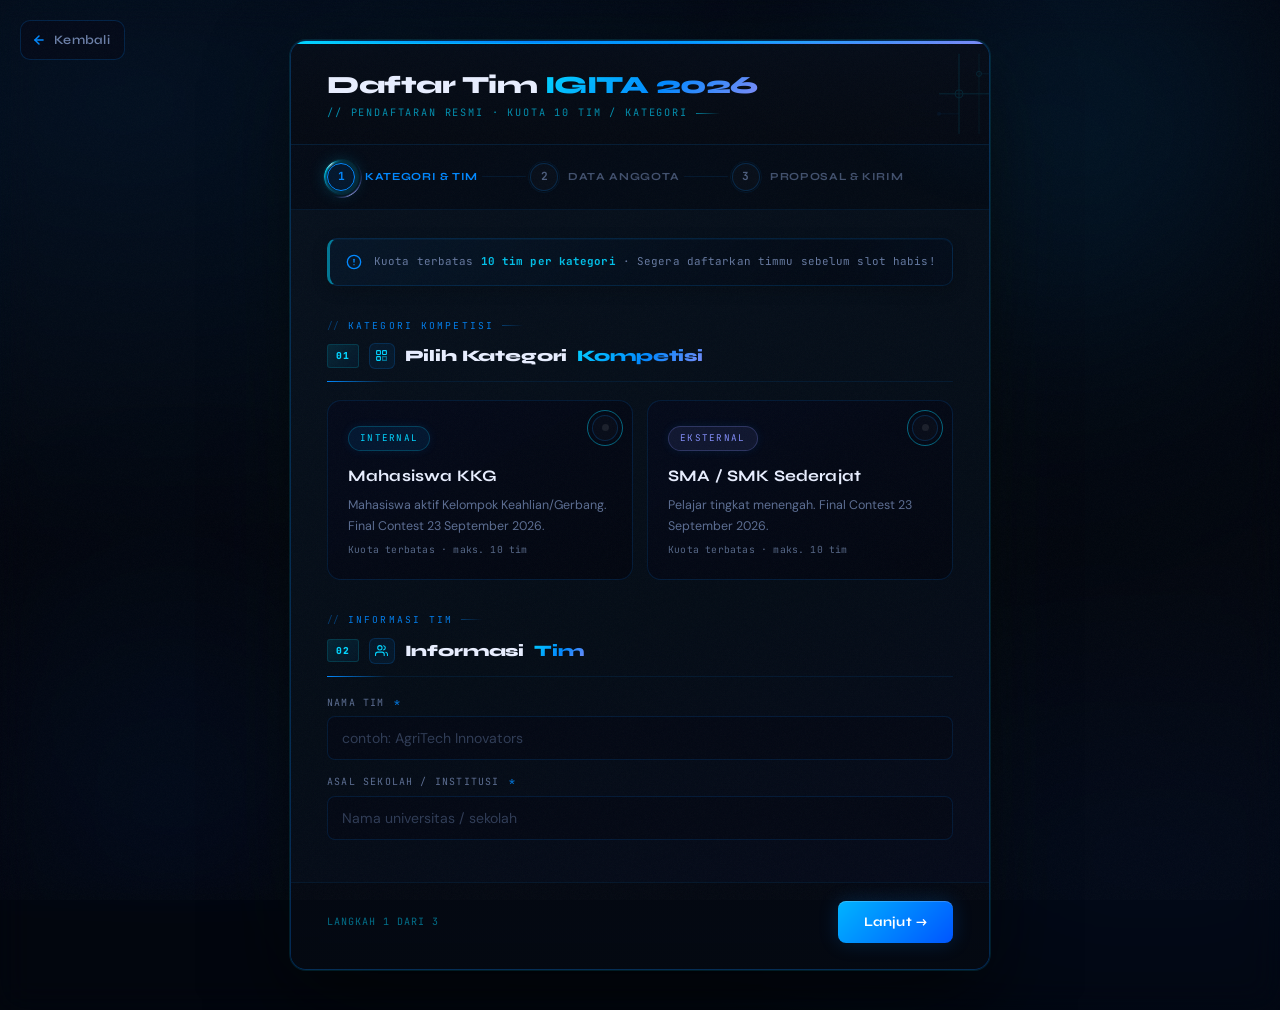
==== commit 6f045b5f: "perubahan kecil" ====
--- a/daftar.html
+++ b/daftar.html
@@ -209,6 +209,52 @@
       background: rgba(0,136,255,0.05);
       box-shadow: 0 0 20px rgba(0,136,255,0.08);
     }
+
+    /* ── Quota state styles ── */
+    .cat-select-card.quota-full {
+      opacity: 0.45;
+      pointer-events: none;
+      cursor: not-allowed;
+      position: relative;
+    }
+    .cat-select-card.quota-full .cat-card-badge {
+      background: rgba(255,60,60,0.12) !important;
+      color: rgba(255,80,80,0.75) !important;
+      border-color: rgba(255,60,60,0.3) !important;
+    }
+    .quota-full-badge {
+      display: inline-flex;
+      align-items: center;
+      gap: 5px;
+      font-size: 0.62rem;
+      font-weight: 700;
+      letter-spacing: 0.07em;
+      color: rgba(255,80,80,0.9);
+      background: rgba(255,40,40,0.08);
+      border: 1px solid rgba(255,60,60,0.25);
+      border-radius: 4px;
+      padding: 3px 8px;
+      margin-top: 8px;
+      font-family: 'JetBrains Mono', monospace;
+      width: fit-content;
+    }
+    .cat-card-quota-info {
+      font-size: 0.61rem;
+      color: rgba(140,165,210,0.6);
+      font-family: 'JetBrains Mono', monospace;
+      margin-top: 5px;
+      letter-spacing: 0.02em;
+    }
+    .cat-card-quota-info.loading {
+      animation: quotaInfoPulse 1.1s ease-in-out infinite alternate;
+    }
+    .cat-card-quota-info.full {
+      color: rgba(255, 70, 70, 0.65);
+    }
+    @keyframes quotaInfoPulse {
+      from { opacity: 0.4; }
+      to   { opacity: 0.85; }
+    }
   </style>
 </head>
 <body class="reg-page">
@@ -247,7 +293,7 @@
       <div class="reg-header">
         <div class="reg-header-left">
           <div class="reg-title">Daftar Tim <span>IGITA 2026</span></div>
-          <div class="reg-subtitle">// Pendaftaran Resmi · Peserta Akan Diseleksi</div>
+          <div class="reg-subtitle">// Pendaftaran Resmi · Kuota 10 Tim / Kategori</div>
         </div>
 
         <!-- Decorative circuit SVG (right side of header) -->
@@ -292,7 +338,7 @@
         <div class="reg-panel active" id="panel-1">
           <div class="quota-info">
             <svg width="16" height="16" viewBox="0 0 24 24" fill="none" stroke="currentColor" stroke-width="2" stroke-linecap="round" stroke-linejoin="round"><circle cx="12" cy="12" r="10"/><path d="M12 8v4"/><path d="M12 16h.01"/></svg>
-            <div class="quota-info-text">Pendaftaran <strong>terbuka untuk semua tim</strong> · Segera daftarkan timmu karena seluruh peserta akan diseleksi!</div>
+            <div class="quota-info-text">Kuota terbatas <strong>10 tim per kategori</strong> · Segera daftarkan timmu sebelum slot habis!</div>
           </div>
 
           <div class="form-sec-label">Kategori Kompetisi</div>
@@ -310,14 +356,16 @@
               <div class="cat-check"></div>
               <div class="cat-card-badge">INTERNAL</div>
               <div class="cat-card-title">Mahasiswa KKG</div>
-              <div class="cat-card-desc">Mahasiswa aktif Kelompok Keahlian/Gerbang. Presentasi 14 September.</div>
+              <div class="cat-card-desc">Mahasiswa aktif Kelompok Keahlian/Gerbang. Final Contest 23 September 2026.</div>
+              <div class="cat-card-quota-info loading" id="quota-info-internal">Memeriksa kuota...</div>
             </label>
             <label class="cat-select-card ext" id="card-external">
               <input type="radio" name="kategori" value="external" id="radio-external">
               <div class="cat-check"></div>
               <div class="cat-card-badge">EKSTERNAL</div>
               <div class="cat-card-title">SMA / SMK Sederajat</div>
-              <div class="cat-card-desc">Pelajar tingkat menengah. Presentasi 15 September.</div>
+              <div class="cat-card-desc">Pelajar tingkat menengah. Final Contest 23 September 2026.</div>
+              <div class="cat-card-quota-info loading" id="quota-info-external">Memeriksa kuota...</div>
             </label>
           </div>
           <div class="form-error" id="err-kategori">Silakan pilih kategori kompetisi.</div>
@@ -604,7 +652,7 @@
             </div>
             <div class="success-step">
               <div class="success-step-num">3</div>
-              <div class="success-step-text">Hadir pada <strong>Technical Meeting Online, 11 Agustus 2026</strong> pukul 08.00 WIB.</div>
+              <div class="success-step-text">Hadir pada <strong>Technical Meeting Online, 20 Agustus 2026</strong> pukul 18.30 WIB.</div>
             </div>
           </div>
 
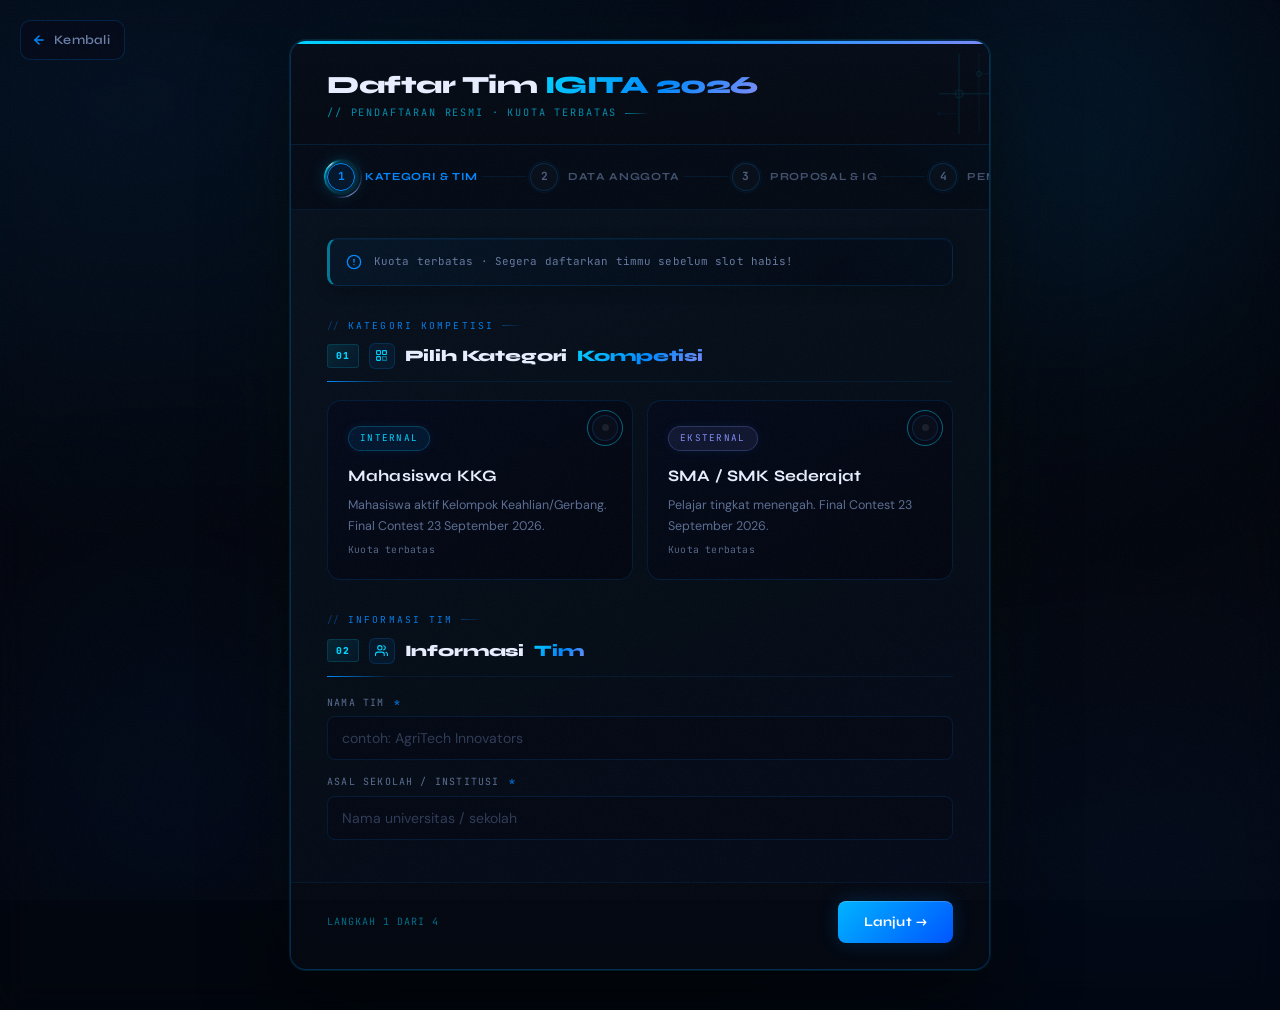
==== commit a537fd94: "tambahan fitur" ====
--- a/daftar.html
+++ b/daftar.html
@@ -255,6 +255,64 @@
       from { opacity: 0.4; }
       to   { opacity: 0.85; }
     }
+    /* ── QRIS Payment Step ── */
+    .qris-container {
+      display: flex;
+      flex-direction: column;
+      align-items: center;
+      gap: 14px;
+      padding: 24px 20px;
+      background: rgba(0,212,255,0.025);
+      border: 1px solid rgba(0,212,255,0.12);
+      border-radius: 12px;
+      margin-bottom: 24px;
+    }
+    .qris-label {
+      font-size: 0.65rem;
+      letter-spacing: 0.1em;
+      text-transform: uppercase;
+      color: var(--muted);
+      font-family: 'JetBrains Mono', monospace;
+    }
+    .qris-amount {
+      font-family: 'JetBrains Mono', monospace;
+      font-size: 1.7rem;
+      font-weight: 700;
+      color: #00d4ff;
+      letter-spacing: -0.01em;
+      line-height: 1;
+    }
+    .qris-amount span {
+      font-size: 0.8rem;
+      color: var(--muted);
+      font-weight: 400;
+      margin-left: 4px;
+    }
+    .qris-wrap {
+      background: #ffffff;
+      border-radius: 12px;
+      padding: 14px;
+      display: flex;
+      align-items: center;
+      justify-content: center;
+      box-shadow: 0 0 30px rgba(0,212,255,0.08);
+    }
+    .qris-img {
+      width: 210px;
+      height: 210px;
+      object-fit: contain;
+      display: block;
+    }
+    .qris-hint {
+      display: flex;
+      align-items: center;
+      gap: 6px;
+      font-size: 0.68rem;
+      color: var(--muted);
+      text-align: center;
+      font-family: 'JetBrains Mono', monospace;
+      letter-spacing: 0.02em;
+    }
   </style>
 </head>
 <body class="reg-page">
@@ -293,7 +351,7 @@
       <div class="reg-header">
         <div class="reg-header-left">
           <div class="reg-title">Daftar Tim <span>IGITA 2026</span></div>
-          <div class="reg-subtitle">// Pendaftaran Resmi · Kuota 10 Tim / Kategori</div>
+          <div class="reg-subtitle">// Pendaftaran Resmi · Kuota Terbatas</div>
         </div>
 
         <!-- Decorative circuit SVG (right side of header) -->
@@ -327,7 +385,12 @@
         <div class="step-connector" id="conn-2-3"></div>
         <div class="reg-step" data-step="3">
           <div class="step-num"><span class="step-num-txt">3</span></div>
-          <div class="step-label">Proposal &amp; Kirim</div>
+          <div class="step-label">Proposal &amp; IG</div>
+        </div>
+        <div class="step-connector" id="conn-3-4"></div>
+        <div class="reg-step" data-step="4">
+          <div class="step-num"><span class="step-num-txt">4</span></div>
+          <div class="step-label">Pembayaran</div>
         </div>
       </div>
 
@@ -338,7 +401,7 @@
         <div class="reg-panel active" id="panel-1">
           <div class="quota-info">
             <svg width="16" height="16" viewBox="0 0 24 24" fill="none" stroke="currentColor" stroke-width="2" stroke-linecap="round" stroke-linejoin="round"><circle cx="12" cy="12" r="10"/><path d="M12 8v4"/><path d="M12 16h.01"/></svg>
-            <div class="quota-info-text">Kuota terbatas <strong>10 tim per kategori</strong> · Segera daftarkan timmu sebelum slot habis!</div>
+            <div class="quota-info-text">Kuota terbatas · Segera daftarkan timmu sebelum slot habis!</div>
           </div>
 
           <div class="form-sec-label">Kategori Kompetisi</div>
@@ -587,10 +650,71 @@
               <div class="form-error" id="err-link-ig">Link profil Instagram wajib diisi.</div>
             </div>
           </div>
+        </div>
+
+
+        <!-- STEP 4: Pembayaran -->
+        <div class="reg-panel" id="panel-4">
+          <div class="form-sec-label no-top">Pembayaran Pendaftaran</div>
+          <div class="form-section-title">
+            <span class="sec-num">06</span>
+            <span class="sec-icon">
+              <svg width="13" height="13" viewBox="0 0 24 24" fill="none" stroke="#00d4ff" stroke-width="2" stroke-linecap="round" stroke-linejoin="round"><rect x="2" y="2" width="20" height="20" rx="3"/><path d="M7 7h.01M12 7h5M7 12h.01M12 12h3M7 17h.01M12 17h2"/></svg>
+            </span>
+            Pembayaran via <em>QRIS</em>
+          </div>
+
+          <div class="quota-info">
+            <svg width="16" height="16" viewBox="0 0 24 24" fill="none" stroke="currentColor" stroke-width="2" stroke-linecap="round" stroke-linejoin="round"><circle cx="12" cy="12" r="10"/><path d="M12 8v4"/><path d="M12 16h.01"/></svg>
+            <div class="quota-info-text">Lakukan pembayaran sebesar <strong>Rp 100.000,-</strong> per tim via QRIS di bawah ini. Setelah membayar, upload screenshot bukti pembayaranmu.</div>
+          </div>
+
+          <div class="qris-container">
+            <div class="qris-label">Biaya Pendaftaran Tim</div>
+            <div class="qris-amount">Rp 100.000<span>/ Tim</span></div>
+            <div class="qris-wrap">
+              <img src="[data-uri]" alt="QRIS IGITA 2026" class="qris-img">
+            </div>
+            <div class="qris-hint">
+              <svg width="12" height="12" viewBox="0 0 24 24" fill="none" stroke="currentColor" stroke-width="2" stroke-linecap="round"><circle cx="12" cy="12" r="10"/><path d="M12 8v4"/><path d="M12 16h.01"/></svg>
+              Scan menggunakan e-wallet atau mobile banking apapun
+            </div>
+          </div>
+
+          <div class="form-sec-label">Bukti Pembayaran</div>
+          <div class="form-section-title">
+            <span class="sec-num">07</span>
+            <span class="sec-icon">
+              <svg width="13" height="13" viewBox="0 0 24 24" fill="none" stroke="#00d4ff" stroke-width="2" stroke-linecap="round"><path d="M21 15v4a2 2 0 0 1-2 2H5a2 2 0 0 1-2-2v-4"/><polyline points="17 8 12 3 7 8"/><line x1="12" y1="3" x2="12" y2="15"/></svg>
+            </span>
+            Upload <em>Bukti Transfer</em>
+          </div>
+
+          <div class="form-row single">
+            <div class="form-group">
+              <label class="form-label" for="bukti-bayar">Screenshot Bukti Pembayaran <span class="req">*</span></label>
+              <div class="file-upload-wrap" id="bukti-upload-zone">
+                <input type="file" id="bukti-bayar" accept="image/jpeg,image/png,image/jpg,image/webp" class="file-input-hidden">
+                <div class="file-upload-icon" aria-hidden="true">
+                  <svg width="16" height="16" viewBox="0 0 24 24" fill="none" stroke="currentColor" stroke-width="1.6" stroke-linecap="round" stroke-linejoin="round"><path d="M21 15v4a2 2 0 0 1-2 2H5a2 2 0 0 1-2-2v-4"/><polyline points="17 8 12 3 7 8"/><line x1="12" y1="3" x2="12" y2="15"/></svg>
+                </div>
+                <div class="file-upload-meta">
+                  <div class="file-upload-hint">Seret file ke sini atau pilih gambar</div>
+                  <span class="file-upload-name" id="bukti-bayar-name">Belum ada file dipilih</span>
+                </div>
+                <label for="bukti-bayar" class="file-upload-btn">
+                  <svg width="11" height="11" viewBox="0 0 24 24" fill="none" stroke="currentColor" stroke-width="2.2" stroke-linecap="round" stroke-linejoin="round"><path d="M21 15v4a2 2 0 0 1-2 2H5a2 2 0 0 1-2-2v-4"/><polyline points="17 8 12 3 7 8"/><line x1="12" y1="3" x2="12" y2="15"/></svg>
+                  Pilih File
+                </label>
+              </div>
+              <div class="form-helper">Format: JPG / PNG · Maks. 5MB · Pastikan nominal transaksi terlihat jelas.</div>
+              <div class="form-error" id="err-bukti-bayar">Screenshot bukti pembayaran wajib diunggah.</div>
+            </div>
+          </div>
 
           <div class="form-sec-label">Konfirmasi &amp; Kirim</div>
           <div class="form-section-title">
-            <span class="sec-num">06</span>
+            <span class="sec-num">08</span>
             <span class="sec-icon">
               <svg width="13" height="13" viewBox="0 0 24 24" fill="none" stroke="#00d4ff" stroke-width="2" stroke-linecap="round"><path d="M9 11l3 3L22 4"/><path d="M21 12v7a2 2 0 0 1-2 2H5a2 2 0 0 1-2-2V5a2 2 0 0 1 2-2h11"/></svg>
             </span>
@@ -663,7 +787,7 @@
 
       <!-- Footer Nav -->
       <div class="reg-footer" id="reg-footer">
-        <div class="reg-footer-left" id="step-indicator-text">Langkah 1 dari 3</div>
+        <div class="reg-footer-left" id="step-indicator-text">Langkah 1 dari 4</div>
         <div class="reg-footer-right">
           <button class="btn-reg-back" id="btn-back" style="display:none">← Kembali</button>
           <button class="btn-reg-next" id="btn-next">Lanjut →</button>
@@ -693,9 +817,10 @@
         <div class="confirm-section-label" style="margin-top:16px">// Anggota Tim</div>
         <div id="cf-members"></div>
 
-        <div class="confirm-section-label" style="margin-top:16px">// Proposal</div>
-        <div class="confirm-row"><span class="confirm-key">File</span><span class="confirm-val" id="cf-file">—</span></div>
+        <div class="confirm-section-label" style="margin-top:16px">// Proposal &amp; Pembayaran</div>
+        <div class="confirm-row"><span class="confirm-key">File Proposal</span><span class="confirm-val" id="cf-file">—</span></div>
         <div class="confirm-row"><span class="confirm-key">Link IG Twibbon</span><span class="confirm-val" id="cf-link-ig">—</span></div>
+        <div class="confirm-row"><span class="confirm-key">Bukti Bayar</span><span class="confirm-val" id="cf-bukti-bayar">—</span></div>
       </div>
       <div class="confirm-footer">
         <button class="confirm-btn-edit" id="confirm-edit">← Edit Data</button>
@@ -722,7 +847,7 @@
 
       /* ── Progress bar sync ── */
       const progressFill = document.getElementById('reg-progress-fill');
-      const totalSteps   = 3;
+      const totalSteps   = 4;
 
       function syncProgress(step) {
         if (!progressFill) return;
@@ -740,7 +865,7 @@
       }
       syncProgress(1);
 
-      /* ── Drag-and-drop on file zone ── */
+      /* ── Drag-and-drop on file zone (Proposal) ── */
       const zone = document.getElementById('file-upload-zone');
       const fileInput = document.getElementById('proposal-file');
       if (zone && fileInput) {
@@ -756,6 +881,31 @@
           }
         });
       }
+
+      /* ── Bukti bayar file name display ── */
+      const buktiInput = document.getElementById('bukti-bayar');
+      const buktiName  = document.getElementById('bukti-bayar-name');
+      if (buktiInput && buktiName) {
+        buktiInput.addEventListener('change', () => {
+          buktiName.textContent = buktiInput.files[0]?.name || 'Belum ada file dipilih';
+        });
+      }
+
+      /* ── Drag-and-drop on bukti-bayar zone ── */
+      const buktiZone = document.getElementById('bukti-upload-zone');
+      if (buktiZone && buktiInput) {
+        buktiZone.addEventListener('dragover', e => { e.preventDefault(); buktiZone.classList.add('drag-over'); });
+        buktiZone.addEventListener('dragleave', () => buktiZone.classList.remove('drag-over'));
+        buktiZone.addEventListener('drop', e => {
+          e.preventDefault(); buktiZone.classList.remove('drag-over');
+          const file = e.dataTransfer.files[0];
+          if (file) {
+            const dt = new DataTransfer(); dt.items.add(file);
+            buktiInput.files = dt.files;
+            buktiInput.dispatchEvent(new Event('change', { bubbles: true }));
+          }
+        });
+      }
     });
   </script>
 </body>
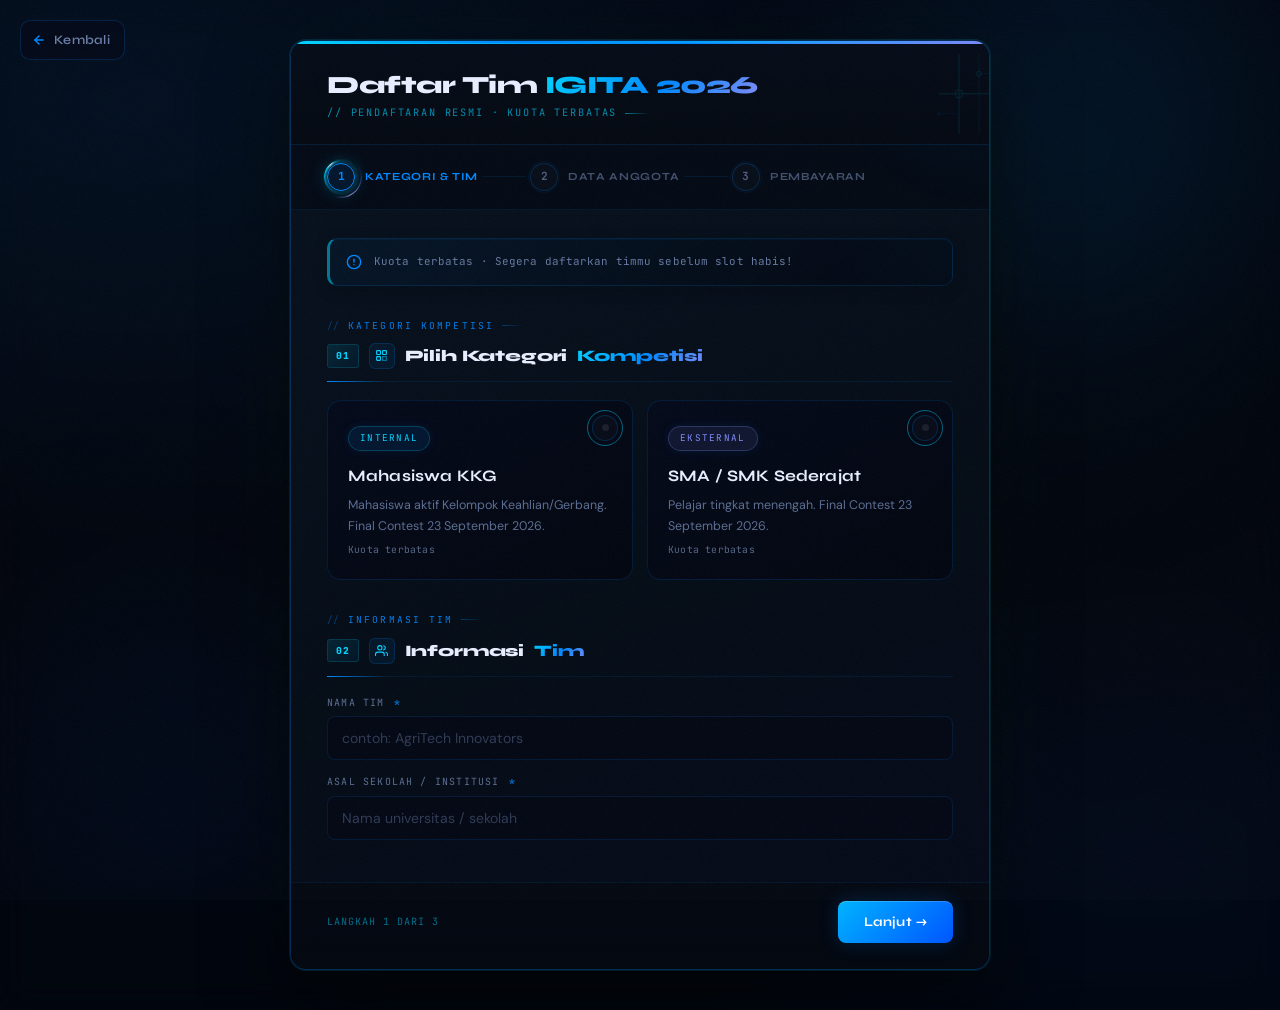
==== commit 3cf5f5a8: "tambahan design" ====
--- a/daftar.html
+++ b/daftar.html
@@ -385,11 +385,6 @@
         <div class="step-connector" id="conn-2-3"></div>
         <div class="reg-step" data-step="3">
           <div class="step-num"><span class="step-num-txt">3</span></div>
-          <div class="step-label">Proposal &amp; IG</div>
-        </div>
-        <div class="step-connector" id="conn-3-4"></div>
-        <div class="reg-step" data-step="4">
-          <div class="step-num"><span class="step-num-txt">4</span></div>
           <div class="step-label">Pembayaran</div>
         </div>
       </div>
@@ -494,9 +489,10 @@
                 <div class="form-error" id="err-m1-hp">Nomor HP wajib diisi.</div>
               </div>
               <div class="form-group">
-                <label class="form-label" for="m1-ig">User Instagram <span class="req">*</span></label>
-                <input type="text" class="form-input" id="m1-ig" placeholder="@username (untuk Twibbon)">
-                <div class="form-error" id="err-m1-ig">User Instagram wajib diisi.</div>
+                <label class="form-label" for="m1-twibbon">Link Post Twibbon <span class="req">*</span></label>
+                <input type="url" class="form-input" id="m1-twibbon" placeholder="https://www.instagram.com/p/..." autocomplete="off" autocapitalize="off" spellcheck="false">
+                <div class="form-helper">Link postingan Instagram setelah upload foto twibbon IGITA 2026.</div>
+                <div class="form-error" id="err-m1-twibbon">Link twibbon wajib diisi.</div>
               </div>
             </div>
             <div class="form-row single jurusan-row" style="display:none">
@@ -525,16 +521,11 @@
                 <div class="form-error" id="err-m2-email">Email valid wajib diisi.</div>
               </div>
             </div>
-            <div class="form-row">
+            <div class="form-row single">
               <div class="form-group">
                 <label class="form-label" for="m2-hp">No. HP / WA <span class="req">*</span></label>
                 <input type="tel" class="form-input" id="m2-hp" placeholder="08xxxxxxxxxx">
                 <div class="form-error" id="err-m2-hp">Nomor HP wajib diisi.</div>
-              </div>
-              <div class="form-group">
-                <label class="form-label" for="m2-ig">User Instagram <span class="req">*</span></label>
-                <input type="text" class="form-input" id="m2-ig" placeholder="@username (untuk Twibbon)">
-                <div class="form-error" id="err-m2-ig">User Instagram wajib diisi.</div>
               </div>
             </div>
             <div class="form-row single jurusan-row" style="display:none">
@@ -589,75 +580,11 @@
           </div>
         </div>
 
-        <!-- STEP 3: Proposal -->
+        <!-- STEP 3: Pembayaran -->
         <div class="reg-panel" id="panel-3">
-          <div class="form-sec-label no-top">Berkas Proposal</div>
+          <div class="form-sec-label no-top">Pembayaran Pendaftaran</div>
           <div class="form-section-title">
             <span class="sec-num">04</span>
-            <span class="sec-icon">
-              <svg width="13" height="13" viewBox="0 0 24 24" fill="none" stroke="#00d4ff" stroke-width="2" stroke-linecap="round"><path d="M14 2H6a2 2 0 0 0-2 2v16a2 2 0 0 0 2 2h12a2 2 0 0 0 2-2V8z"/><polyline points="14 2 14 8 20 8"/><line x1="12" y1="18" x2="12" y2="12"/><line x1="9" y1="15" x2="15" y2="15"/></svg>
-            </span>
-            Upload <em>Proposal</em>
-          </div>
-
-          <div class="quota-info">
-            <svg width="16" height="16" viewBox="0 0 24 24" fill="none" stroke="currentColor" stroke-width="2" stroke-linecap="round" stroke-linejoin="round"><circle cx="12" cy="12" r="10"/><path d="M12 8v4"/><path d="M12 16h.01"/></svg>
-            <div class="quota-info-text">Upload proposal timmu dalam format <strong>PDF</strong>. Gunakan template proposal resmi IGITA 2026 yang bisa diunduh di halaman utama. Pastikan proposal sudah lengkap sebelum dikirim.</div>
-          </div>
-
-          <div class="form-row single">
-            <div class="form-group">
-              <label class="form-label" for="proposal-file">File Proposal (PDF) <span class="req">*</span></label>
-              <div class="file-upload-wrap" id="file-upload-zone">
-                <input type="file" id="proposal-file" accept="application/pdf" class="file-input-hidden">
-                <div class="file-upload-icon" aria-hidden="true">
-                  <svg width="16" height="16" viewBox="0 0 24 24" fill="none" stroke="currentColor" stroke-width="1.6" stroke-linecap="round" stroke-linejoin="round"><path d="M21 15v4a2 2 0 0 1-2 2H5a2 2 0 0 1-2-2v-4"/><polyline points="17 8 12 3 7 8"/><line x1="12" y1="3" x2="12" y2="15"/></svg>
-                </div>
-                <div class="file-upload-meta">
-                  <div class="file-upload-hint">Seret file ke sini atau pilih file PDF</div>
-                  <span class="file-upload-name" id="proposal-file-name">Belum ada file dipilih</span>
-                </div>
-                <label for="proposal-file" class="file-upload-btn">
-                  <svg width="11" height="11" viewBox="0 0 24 24" fill="none" stroke="currentColor" stroke-width="2.2" stroke-linecap="round" stroke-linejoin="round"><path d="M21 15v4a2 2 0 0 1-2 2H5a2 2 0 0 1-2-2v-4"/><polyline points="17 8 12 3 7 8"/><line x1="12" y1="3" x2="12" y2="15"/></svg>
-                  Pilih File
-                </label>
-              </div>
-              <div class="form-helper">Format: PDF · Maks. 10MB · Gunakan template proposal resmi IGITA 2026.</div>
-              <div class="form-error" id="err-proposal-file">File proposal wajib diunggah.</div>
-            </div>
-          </div>
-
-          <!-- Link Instagram Twibbon -->
-          <div class="form-sec-label">Verifikasi Twibbon</div>
-          <div class="form-section-title">
-            <span class="sec-num">05</span>
-            <span class="sec-icon">
-              <svg width="13" height="13" viewBox="0 0 24 24" fill="none" stroke="#00d4ff" stroke-width="2" stroke-linecap="round"><rect x="2" y="2" width="20" height="20" rx="5"/><circle cx="12" cy="12" r="4"/><circle cx="17.5" cy="6.5" r="1.2" fill="#00d4ff" stroke="none"/></svg>
-            </span>
-            Link <em>Instagram</em>
-          </div>
-
-          <div class="quota-info">
-            <svg width="16" height="16" viewBox="0 0 24 24" fill="none" stroke="currentColor" stroke-width="2" stroke-linecap="round" stroke-linejoin="round"><circle cx="12" cy="12" r="10"/><path d="M12 8v4"/><path d="M12 16h.01"/></svg>
-            <div class="quota-info-text">Berikan <strong>link profil Instagram</strong> yang digunakan untuk posting Twibbon IGITA 2026. Panitia akan memverifikasi twibbon kamu melalui akun tersebut. Pastikan akun tidak dikunci <strong>(public)</strong> saat pendaftaran.</div>
-          </div>
-
-          <div class="form-row single">
-            <div class="form-group">
-              <label class="form-label" for="link-ig-post">Link Profil Instagram <span class="req">*</span></label>
-              <input type="url" class="form-input" id="link-ig-post" placeholder="https://www.instagram.com/username" autocomplete="off" autocapitalize="off" spellcheck="false">
-              <div class="form-helper">Contoh: https://www.instagram.com/namaakun</div>
-              <div class="form-error" id="err-link-ig">Link profil Instagram wajib diisi.</div>
-            </div>
-          </div>
-        </div>
-
-
-        <!-- STEP 4: Pembayaran -->
-        <div class="reg-panel" id="panel-4">
-          <div class="form-sec-label no-top">Pembayaran Pendaftaran</div>
-          <div class="form-section-title">
-            <span class="sec-num">06</span>
             <span class="sec-icon">
               <svg width="13" height="13" viewBox="0 0 24 24" fill="none" stroke="#00d4ff" stroke-width="2" stroke-linecap="round" stroke-linejoin="round"><rect x="2" y="2" width="20" height="20" rx="3"/><path d="M7 7h.01M12 7h5M7 12h.01M12 12h3M7 17h.01M12 17h2"/></svg>
             </span>
@@ -673,7 +600,7 @@
             <div class="qris-label">Biaya Pendaftaran Tim</div>
             <div class="qris-amount">Rp 100.000<span>/ Tim</span></div>
             <div class="qris-wrap">
-              <img src="[data-uri]" alt="QRIS IGITA 2026" class="qris-img">
+              <img src="asset/QRIS Sementara.jpeg" alt="QRIS IGITA 2026" class="qris-img">
             </div>
             <div class="qris-hint">
               <svg width="12" height="12" viewBox="0 0 24 24" fill="none" stroke="currentColor" stroke-width="2" stroke-linecap="round"><circle cx="12" cy="12" r="10"/><path d="M12 8v4"/><path d="M12 16h.01"/></svg>
@@ -683,7 +610,7 @@
 
           <div class="form-sec-label">Bukti Pembayaran</div>
           <div class="form-section-title">
-            <span class="sec-num">07</span>
+            <span class="sec-num">05</span>
             <span class="sec-icon">
               <svg width="13" height="13" viewBox="0 0 24 24" fill="none" stroke="#00d4ff" stroke-width="2" stroke-linecap="round"><path d="M21 15v4a2 2 0 0 1-2 2H5a2 2 0 0 1-2-2v-4"/><polyline points="17 8 12 3 7 8"/><line x1="12" y1="3" x2="12" y2="15"/></svg>
             </span>
@@ -714,7 +641,7 @@
 
           <div class="form-sec-label">Konfirmasi &amp; Kirim</div>
           <div class="form-section-title">
-            <span class="sec-num">08</span>
+            <span class="sec-num">06</span>
             <span class="sec-icon">
               <svg width="13" height="13" viewBox="0 0 24 24" fill="none" stroke="#00d4ff" stroke-width="2" stroke-linecap="round"><path d="M9 11l3 3L22 4"/><path d="M21 12v7a2 2 0 0 1-2 2H5a2 2 0 0 1-2-2V5a2 2 0 0 1 2-2h11"/></svg>
             </span>
@@ -787,7 +714,7 @@
 
       <!-- Footer Nav -->
       <div class="reg-footer" id="reg-footer">
-        <div class="reg-footer-left" id="step-indicator-text">Langkah 1 dari 4</div>
+        <div class="reg-footer-left" id="step-indicator-text">Langkah 1 dari 3</div>
         <div class="reg-footer-right">
           <button class="btn-reg-back" id="btn-back" style="display:none">← Kembali</button>
           <button class="btn-reg-next" id="btn-next">Lanjut →</button>
@@ -817,9 +744,7 @@
         <div class="confirm-section-label" style="margin-top:16px">// Anggota Tim</div>
         <div id="cf-members"></div>
 
-        <div class="confirm-section-label" style="margin-top:16px">// Proposal &amp; Pembayaran</div>
-        <div class="confirm-row"><span class="confirm-key">File Proposal</span><span class="confirm-val" id="cf-file">—</span></div>
-        <div class="confirm-row"><span class="confirm-key">Link IG Twibbon</span><span class="confirm-val" id="cf-link-ig">—</span></div>
+        <div class="confirm-section-label" style="margin-top:16px">// Pembayaran</div>
         <div class="confirm-row"><span class="confirm-key">Bukti Bayar</span><span class="confirm-val" id="cf-bukti-bayar">—</span></div>
       </div>
       <div class="confirm-footer">
@@ -847,7 +772,7 @@
 
       /* ── Progress bar sync ── */
       const progressFill = document.getElementById('reg-progress-fill');
-      const totalSteps   = 4;
+      const totalSteps   = 3;
 
       function syncProgress(step) {
         if (!progressFill) return;
@@ -864,23 +789,6 @@
         mo.observe(stepText, { childList: true, subtree: true, characterData: true });
       }
       syncProgress(1);
-
-      /* ── Drag-and-drop on file zone (Proposal) ── */
-      const zone = document.getElementById('file-upload-zone');
-      const fileInput = document.getElementById('proposal-file');
-      if (zone && fileInput) {
-        zone.addEventListener('dragover', e => { e.preventDefault(); zone.classList.add('drag-over'); });
-        zone.addEventListener('dragleave', () => zone.classList.remove('drag-over'));
-        zone.addEventListener('drop', e => {
-          e.preventDefault(); zone.classList.remove('drag-over');
-          const file = e.dataTransfer.files[0];
-          if (file) {
-            const dt = new DataTransfer(); dt.items.add(file);
-            fileInput.files = dt.files;
-            fileInput.dispatchEvent(new Event('change', { bubbles: true }));
-          }
-        });
-      }
 
       /* ── Bukti bayar file name display ── */
       const buktiInput = document.getElementById('bukti-bayar');
--- a/style.css
+++ b/style.css
@@ -466,14 +466,127 @@
   margin-left: 4px;
 }
 
-.nav-links { display: flex; gap: 32px; flex-shrink: 0; }
-.nav-links a {
+.nav-links { display: flex; gap: 32px; flex-shrink: 0; align-items: center; }
+.nav-links > a {
   color: rgba(107,127,168,0.85); font-size: 0.88rem; text-decoration: none; font-weight: 500;
   letter-spacing: 0.04em; transition: color 0.25s, letter-spacing 0.25s; position: relative; padding: 8px 0;
 }
-.nav-links a::after { content: ''; position: absolute; left: 0; bottom: 2px; width: 0; height: 1.5px; background: linear-gradient(90deg, rgba(0,136,255,0.8), rgba(0,212,255,1)); transition: width 0.3s cubic-bezier(0.4,0,0.2,1); border-radius: 2px; }
-.nav-links a:hover, .nav-links a:focus-visible { color: var(--text); outline: none; letter-spacing: 0.05em; }
-.nav-links a:hover::after, .nav-links a:focus-visible::after { width: 100%; }
+.nav-links > a::after { content: ''; position: absolute; left: 0; bottom: 2px; width: 0; height: 1.5px; background: linear-gradient(90deg, rgba(0,136,255,0.8), rgba(0,212,255,1)); transition: width 0.3s cubic-bezier(0.4,0,0.2,1); border-radius: 2px; }
+.nav-links > a:hover, .nav-links > a:focus-visible { color: var(--text); outline: none; letter-spacing: 0.05em; }
+.nav-links > a:hover::after, .nav-links > a:focus-visible::after { width: 100%; }
+
+/* ── Desktop Dropdown "Lainnya" ── */
+.nav-dropdown {
+  position: relative;
+  display: flex;
+  align-items: center;
+}
+.nav-dropdown-trigger {
+  background: none;
+  border: none;
+  cursor: pointer;
+  color: rgba(107,127,168,0.85);
+  font-size: 0.88rem;
+  font-family: 'DM Sans', sans-serif;
+  font-weight: 500;
+  letter-spacing: 0.04em;
+  transition: color 0.25s, letter-spacing 0.25s;
+  position: relative;
+  padding: 8px 0;
+  display: flex;
+  align-items: center;
+  gap: 5px;
+  line-height: 1;
+}
+.nav-dropdown-trigger::after {
+  content: '';
+  position: absolute;
+  left: 0; bottom: 2px;
+  width: 0; height: 1.5px;
+  background: linear-gradient(90deg, rgba(0,136,255,0.8), rgba(0,212,255,1));
+  transition: width 0.3s cubic-bezier(0.4,0,0.2,1);
+  border-radius: 2px;
+}
+.nav-dropdown-trigger:hover,
+.nav-dropdown-trigger:focus-visible {
+  color: var(--text);
+  outline: none;
+  letter-spacing: 0.05em;
+}
+.nav-dropdown-trigger:hover::after,
+.nav-dropdown-trigger[aria-expanded="true"]::after { width: 100%; }
+
+.nav-dropdown-chevron {
+  transition: transform 0.25s cubic-bezier(0.4,0,0.2,1);
+  flex-shrink: 0;
+  margin-top: 1px;
+  opacity: 0.6;
+}
+.nav-dropdown-trigger[aria-expanded="true"] .nav-dropdown-chevron {
+  transform: rotate(180deg);
+}
+.nav-dropdown-trigger:hover .nav-dropdown-chevron { opacity: 1; }
+
+.nav-dropdown-panel {
+  position: absolute;
+  top: calc(100% + 14px);
+  right: -10px;
+  min-width: 148px;
+  background: rgba(4,8,22,0.98);
+  border: 1px solid rgba(0,136,255,0.18);
+  border-radius: 8px;
+  backdrop-filter: blur(24px);
+  -webkit-backdrop-filter: blur(24px);
+  box-shadow:
+    0 20px 48px rgba(0,0,0,0.7),
+    0 0 0 1px rgba(0,136,255,0.05),
+    inset 0 1px 0 rgba(0,212,255,0.05);
+  padding: 6px;
+  display: flex;
+  flex-direction: column;
+  gap: 2px;
+  z-index: 200;
+  opacity: 0;
+  pointer-events: none;
+  transform: translateY(-6px);
+  transition: opacity 0.2s ease, transform 0.2s cubic-bezier(0.4,0,0.2,1);
+}
+.nav-dropdown-panel::before {
+  content: '';
+  position: absolute;
+  top: -6px;
+  right: 18px;
+  width: 10px; height: 10px;
+  background: rgba(4,8,22,0.98);
+  border-top: 1px solid rgba(0,136,255,0.18);
+  border-left: 1px solid rgba(0,136,255,0.18);
+  transform: rotate(45deg);
+  border-radius: 1px;
+}
+.nav-dropdown-panel.open {
+  opacity: 1;
+  pointer-events: auto;
+  transform: translateY(0);
+}
+.nav-dropdown-panel a {
+  color: rgba(107,127,168,0.85);
+  font-size: 0.84rem;
+  text-decoration: none;
+  font-weight: 500;
+  font-family: 'DM Sans', sans-serif;
+  letter-spacing: 0.04em;
+  padding: 10px 14px;
+  border-radius: 5px;
+  transition: color 0.2s, background 0.2s;
+  white-space: nowrap;
+  display: block;
+}
+.nav-dropdown-panel a:hover,
+.nav-dropdown-panel a:focus-visible {
+  color: var(--text);
+  background: rgba(0,136,255,0.09);
+  outline: none;
+}
 
 .nav-cta {
   border: none; color: var(--accent); padding: 13px 32px; border-radius: var(--radius);
@@ -3986,4 +4099,389 @@
   .mobile-nav-header { padding: 10px 20px 8px; }
   .mobile-nav .mobile-cta { margin: 0 16px; width: calc(100% - 32px); }
   .mobile-nav-divider { margin: 14px 20px; }
+}
+/* ============================================================
+   DRAFT BANNER — notifikasi restore draft tersimpan
+   ============================================================ */
+.draft-banner {
+  display: flex;
+  align-items: center;
+  gap: 12px;
+  background: rgba(0, 212, 255, 0.05);
+  border: 1px solid rgba(0, 212, 255, 0.18);
+  border-radius: 10px;
+  padding: 12px 16px;
+  margin: 0 0 20px;
+  animation: draft-slide-in 0.35s cubic-bezier(0.16, 1, 0.3, 1);
+}
+
+@keyframes draft-slide-in {
+  from { opacity: 0; transform: translateY(-10px); }
+  to   { opacity: 1; transform: translateY(0); }
+}
+
+.draft-banner-icon {
+  flex-shrink: 0;
+  color: #00d4ff;
+  display: flex;
+  align-items: center;
+  opacity: 0.9;
+}
+
+.draft-banner-text {
+  flex: 1;
+  min-width: 0;
+}
+
+.draft-banner-text strong {
+  display: block;
+  font-size: 0.75rem;
+  font-weight: 700;
+  color: #00d4ff;
+  letter-spacing: 0.04em;
+  text-transform: uppercase;
+  margin-bottom: 2px;
+}
+
+.draft-banner-text span {
+  display: block;
+  font-size: 0.72rem;
+  color: rgba(255, 255, 255, 0.45);
+  line-height: 1.4;
+}
+
+.draft-banner-actions {
+  display: flex;
+  gap: 8px;
+  flex-shrink: 0;
+}
+
+.draft-btn-restore {
+  padding: 6px 14px;
+  border-radius: 6px;
+  border: none;
+  background: linear-gradient(135deg, #00d4ff 0%, #0055ff 100%);
+  color: #fff;
+  font-size: 0.72rem;
+  font-weight: 700;
+  letter-spacing: 0.04em;
+  cursor: pointer;
+  transition: opacity 0.2s, transform 0.15s;
+  white-space: nowrap;
+}
+.draft-btn-restore:hover  { opacity: 0.85; }
+.draft-btn-restore:active { transform: scale(0.96); }
+
+.draft-btn-clear {
+  padding: 6px 12px;
+  border-radius: 6px;
+  border: 1px solid rgba(255, 255, 255, 0.12);
+  background: transparent;
+  color: rgba(255, 255, 255, 0.4);
+  font-size: 0.72rem;
+  cursor: pointer;
+  transition: border-color 0.2s, color 0.2s;
+  white-space: nowrap;
+}
+.draft-btn-clear:hover {
+  border-color: rgba(255, 255, 255, 0.28);
+  color: rgba(255, 255, 255, 0.7);
+}
+
+@media (max-width: 500px) {
+  .draft-banner       { flex-wrap: wrap; gap: 10px; }
+  .draft-banner-actions { width: 100%; justify-content: flex-end; }
+}
+/* ============================================================
+   IGITA 2026 — PREMIUM NOTIFICATION MODAL
+   Menggantikan native browser alert() dengan UI kustom premium
+   ============================================================ */
+
+/* ── Overlay ─────────────────────────────────────────────────── */
+#igita-notif-overlay {
+  position: fixed;
+  inset: 0;
+  z-index: 99999;
+  display: flex;
+  align-items: center;
+  justify-content: center;
+  padding: 20px;
+  background: rgba(2, 4, 8, 0);
+  backdrop-filter: blur(0px);
+  -webkit-backdrop-filter: blur(0px);
+  opacity: 0;
+  pointer-events: none;
+  transition:
+    opacity       0.28s cubic-bezier(0.4, 0, 0.2, 1),
+    background    0.28s ease,
+    backdrop-filter 0.28s ease;
+}
+
+#igita-notif-overlay.open {
+  opacity: 1;
+  pointer-events: auto;
+  background: rgba(2, 4, 8, 0.78);
+  backdrop-filter: blur(12px);
+  -webkit-backdrop-filter: blur(12px);
+}
+
+/* ── Modal container ─────────────────────────────────────────── */
+.igita-notif-modal {
+  position: relative;
+  width: min(440px, 100%);
+  background: linear-gradient(150deg, #080f1e 0%, #040a14 100%);
+  border: 1px solid rgba(0, 136, 255, 0.14);
+  border-radius: 18px;
+  padding: 0;
+  overflow: hidden;
+  transform: scale(0.88) translateY(20px);
+  transition: transform 0.36s cubic-bezier(0.16, 1, 0.3, 1);
+  box-shadow:
+    0 0 0 1px rgba(255, 255, 255, 0.04),
+    0 32px 80px rgba(0, 0, 0, 0.65),
+    0 8px 24px rgba(0, 0, 0, 0.4);
+}
+
+#igita-notif-overlay.open .igita-notif-modal {
+  transform: scale(1) translateY(0);
+}
+
+/* ── Inner padding container ─────────────────────────────────── */
+.igita-notif-modal > .notif-icon-ring,
+.igita-notif-modal > .notif-type-label,
+.igita-notif-modal > .notif-title-el,
+.igita-notif-modal > .notif-message-el,
+.igita-notif-modal > .notif-code-wrap,
+.igita-notif-modal > .notif-ok-btn {
+  display: block;
+  padding-left: 32px;
+  padding-right: 32px;
+}
+
+/* ── Top accent bar ──────────────────────────────────────────── */
+.notif-accent-bar {
+  height: 2px;
+  width: 100%;
+  position: relative;
+}
+
+/* ── Background grid (subtle) ────────────────────────────────── */
+.notif-bg-grid {
+  position: absolute;
+  inset: 0;
+  background-image:
+    linear-gradient(rgba(0, 136, 255, 0.025) 1px, transparent 1px),
+    linear-gradient(90deg, rgba(0, 136, 255, 0.025) 1px, transparent 1px);
+  background-size: 38px 38px;
+  pointer-events: none;
+  z-index: 0;
+}
+
+/* ── Ambient glow orb ────────────────────────────────────────── */
+.notif-glow-orb {
+  position: absolute;
+  top: -80px;
+  right: -60px;
+  width: 260px;
+  height: 260px;
+  border-radius: 50%;
+  filter: blur(60px);
+  pointer-events: none;
+  z-index: 0;
+  transition: background 0.3s ease;
+}
+
+/* ── Ensure children above pseudo layers ─────────────────────── */
+.notif-icon-ring,
+.notif-type-label,
+.notif-title-el,
+.notif-message-el,
+.notif-code-wrap,
+.notif-ok-btn {
+  position: relative;
+  z-index: 1;
+}
+
+/* ── Icon ring ───────────────────────────────────────────────── */
+.notif-icon-ring {
+  width: 68px;
+  height: 68px;
+  border-radius: 50%;
+  border: 1.5px solid;
+  display: flex;
+  align-items: center;
+  justify-content: center;
+  margin: 36px 0 0 32px;
+  background: rgba(0, 0, 0, 0.35);
+  flex-shrink: 0;
+  transition: border-color 0.3s ease, box-shadow 0.3s ease;
+}
+
+.notif-icon-ring span {
+  display: flex;
+  align-items: center;
+  justify-content: center;
+  transition: color 0.3s ease;
+}
+
+/* ── Type label ──────────────────────────────────────────────── */
+.notif-type-label {
+  font-family: 'JetBrains Mono', monospace;
+  font-size: 10px;
+  letter-spacing: 0.2em;
+  font-weight: 700;
+  margin-top: 20px;
+  margin-bottom: 6px;
+  padding-left: 32px;
+  padding-right: 32px;
+  transition: color 0.3s ease;
+}
+
+/* ── Title ───────────────────────────────────────────────────── */
+.notif-title-el {
+  font-family: 'Syne', sans-serif;
+  font-size: 1.35rem;
+  font-weight: 800;
+  color: #eef2ff;
+  line-height: 1.25;
+  margin-bottom: 12px;
+  padding-left: 32px;
+  padding-right: 32px;
+}
+
+/* ── Message ─────────────────────────────────────────────────── */
+.notif-message-el {
+  font-family: 'DM Sans', sans-serif;
+  font-size: 0.875rem;
+  color: #7c8db5;
+  line-height: 1.65;
+  margin-bottom: 24px;
+  white-space: pre-line;
+  padding-left: 32px;
+  padding-right: 32px;
+}
+
+/* ── Code block (timeout only) ───────────────────────────────── */
+.notif-code-wrap {
+  margin: 0 32px 24px;
+  padding: 14px 16px;
+  background: rgba(0, 0, 0, 0.3);
+  border-radius: 10px;
+  border: 1px solid rgba(0, 136, 255, 0.1);
+  display: none;
+}
+
+.notif-code-label {
+  font-family: 'JetBrains Mono', monospace;
+  font-size: 9.5px;
+  letter-spacing: 0.14em;
+  color: #5a6d8a;
+  margin-bottom: 8px;
+  text-transform: uppercase;
+}
+
+.notif-code-val {
+  font-family: 'JetBrains Mono', monospace;
+  font-size: 1.05rem;
+  font-weight: 700;
+  letter-spacing: 0.1em;
+  padding: 10px 14px;
+  border-radius: 7px;
+  border: 1px solid;
+  background: rgba(0, 0, 0, 0.25);
+  text-align: center;
+  transition: color 0.3s, border-color 0.3s, box-shadow 0.3s;
+}
+
+/* ── OK button ───────────────────────────────────────────────── */
+.notif-ok-btn {
+  display: block;
+  width: calc(100% - 64px);
+  margin: 0 32px 32px;
+  padding: 14px 20px;
+  border-radius: 10px;
+  border: 1px solid;
+  font-family: 'Syne', sans-serif;
+  font-size: 0.875rem;
+  font-weight: 700;
+  letter-spacing: 0.08em;
+  cursor: pointer;
+  position: relative;
+  overflow: hidden;
+  transition:
+    transform   0.18s ease,
+    filter      0.18s ease,
+    box-shadow  0.3s ease;
+}
+
+.notif-ok-btn::before {
+  content: '';
+  position: absolute;
+  inset: 0;
+  background: rgba(255, 255, 255, 0);
+  transition: background 0.2s ease;
+}
+
+.notif-ok-btn:hover {
+  transform: translateY(-1px);
+  filter: brightness(1.08);
+}
+
+.notif-ok-btn:hover::before {
+  background: rgba(255, 255, 255, 0.06);
+}
+
+.notif-ok-btn:active {
+  transform: scale(0.98) translateY(0);
+}
+
+/* ── Separator above button ──────────────────────────────────── */
+.notif-ok-btn::after {
+  content: '';
+  position: absolute;
+  top: 0; left: 10%; right: 10%;
+  height: 1px;
+  background: rgba(255, 255, 255, 0.05);
+}
+
+/* ── Mobile ──────────────────────────────────────────────────── */
+@media (max-width: 480px) {
+  .igita-notif-modal {
+    border-radius: 16px;
+  }
+
+  .notif-icon-ring {
+    width: 58px;
+    height: 58px;
+    margin-top: 28px;
+    margin-left: 24px;
+  }
+
+  .notif-type-label,
+  .notif-title-el,
+  .notif-message-el {
+    padding-left: 24px;
+    padding-right: 24px;
+  }
+
+  .notif-title-el {
+    font-size: 1.15rem;
+  }
+
+  .notif-message-el {
+    font-size: 0.84rem;
+  }
+
+  .notif-code-wrap {
+    margin-left: 24px;
+    margin-right: 24px;
+  }
+
+  .notif-ok-btn {
+    width: calc(100% - 48px);
+    margin-left: 24px;
+    margin-right: 24px;
+    margin-bottom: 24px;
+    padding: 13px;
+  }
 }
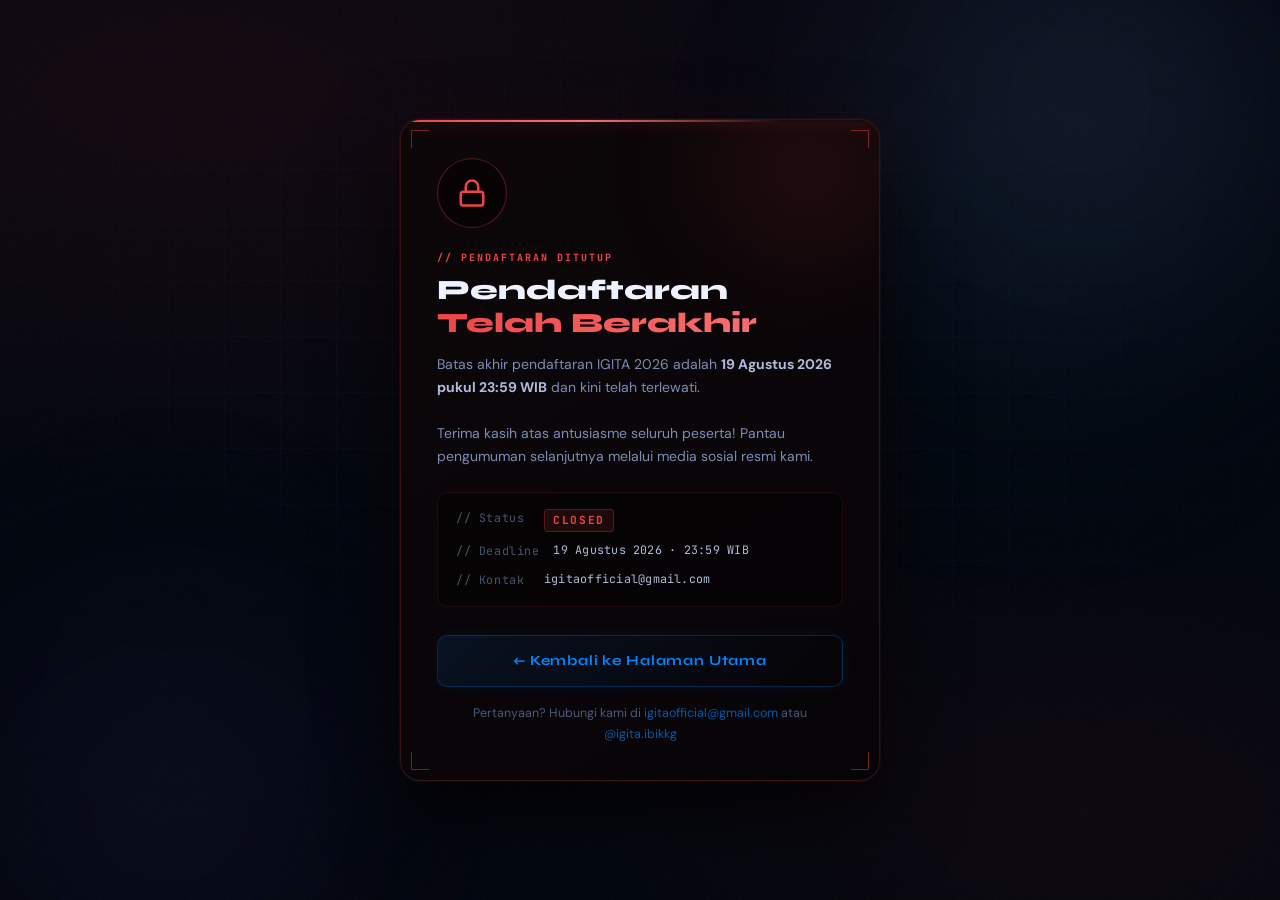
==== commit bb1cc318: "Tambahan fitur" ====
--- a/daftar.html
+++ b/daftar.html
@@ -12,6 +12,13 @@
   <meta name="theme-color" content="#020810">
   <link rel="icon" type="image/png" href="asset/logo.png">
   <link href="https://fonts.googleapis.com/css2?family=Syne:wght@400;600;700;800&family=DM+Sans:wght@300;400;500&family=JetBrains+Mono:wght@400;700&display=swap" rel="stylesheet">
+  <!-- Early registration deadline check — set class before CSS loads to prevent flash -->
+  <script>
+    if (new Date() >= new Date('2026-08-19T16:59:59Z')) {
+      document.documentElement.classList.add('reg-is-closed');
+    }
+  </script>
+
   <link rel="stylesheet" href="style.css">
 
   <style>
@@ -203,6 +210,26 @@
 
     /* ── File upload drag-over (handled in style.css) ── */
 
+    /* ── Form helper note (below a form-row, full width) ── */
+    .form-helper-note {
+      display: flex;
+      align-items: flex-start;
+      gap: 6px;
+      font-family: 'JetBrains Mono', monospace;
+      font-size: 0.6rem;
+      color: rgba(107,127,168,0.65);
+      letter-spacing: 0.02em;
+      line-height: 1.55;
+      margin-top: -6px;
+      margin-bottom: 14px;
+      white-space: normal;
+    }
+    .form-helper-note svg {
+      flex-shrink: 0;
+      margin-top: 2px;
+      color: rgba(0,136,255,0.5);
+    }
+
     /* ── Agreement checked state ── */
     .form-agreement:has(.custom-checkbox-input:checked) {
       border-color: rgba(0,212,255,0.3);
@@ -312,6 +339,204 @@
       text-align: center;
       font-family: 'JetBrains Mono', monospace;
       letter-spacing: 0.02em;
+    }
+
+    /* ─────────────────────────────────────────────────────────
+       REGISTRATION CLOSED SCREEN
+    ───────────────────────────────────────────────────────── */
+
+    /* Hide form & back button when closed */
+    html.reg-is-closed .reg-overlay,
+    html.reg-is-closed .confirm-overlay,
+    html.reg-is-closed .btn-back-fixed { display: none !important; }
+
+    /* Show closed screen when class is present */
+    .reg-closed-screen { display: none; }
+    html.reg-is-closed .reg-closed-screen {
+      display: flex;
+      position: fixed; inset: 0; z-index: 99999;
+      align-items: center; justify-content: center;
+      padding: 20px;
+    }
+
+    /* Page-level bg — red-tinted */
+    html.reg-is-closed body.reg-page {
+      background:
+        radial-gradient(ellipse 120% 80% at 15% 10%, rgba(220,30,30,0.08) 0%, transparent 55%),
+        radial-gradient(ellipse 80% 60% at 85% 90%, rgba(180,20,20,0.06) 0%, transparent 50%),
+        #02060e;
+    }
+
+    /* Grid overlay */
+    .rc-bg-grid {
+      position: fixed; inset: 0; z-index: 0; pointer-events: none;
+      background-image:
+        linear-gradient(rgba(255,60,60,0.022) 1px, transparent 1px),
+        linear-gradient(90deg, rgba(255,60,60,0.022) 1px, transparent 1px);
+      background-size: 56px 56px;
+      mask-image: radial-gradient(ellipse 85% 70% at 50% 40%, black 0%, transparent 90%);
+      -webkit-mask-image: radial-gradient(ellipse 85% 70% at 50% 40%, black 0%, transparent 90%);
+    }
+
+    /* Ambient orbs */
+    .rc-orb {
+      position: fixed; border-radius: 50%; filter: blur(100px);
+      pointer-events: none; z-index: 0;
+    }
+    .rc-orb-1 {
+      width: 600px; height: 600px; top: -200px; right: -100px;
+      background: radial-gradient(circle, rgba(239,68,68,0.1) 0%, transparent 65%);
+    }
+    .rc-orb-2 {
+      width: 500px; height: 500px; bottom: -150px; left: -80px;
+      background: radial-gradient(circle, rgba(200,30,30,0.07) 0%, transparent 65%);
+    }
+
+    /* Main card */
+    .rc-card {
+      position: relative; z-index: 1;
+      width: min(480px, 100%);
+      background: linear-gradient(150deg, #0d0709 0%, #070408 100%);
+      border: 1px solid rgba(239,68,68,0.2);
+      border-radius: 20px; overflow: hidden;
+      box-shadow:
+        0 0 0 1px rgba(255,255,255,0.03),
+        0 32px 80px rgba(0,0,0,0.75),
+        0 0 60px rgba(239,68,68,0.06);
+    }
+
+    /* Top accent bar */
+    .rc-accent-bar {
+      height: 2px; width: 100%;
+      background: linear-gradient(90deg, #ef4444 0%, #f87171 40%, transparent 80%);
+      box-shadow: 0 0 14px rgba(239,68,68,0.5);
+    }
+
+    /* HUD corner brackets */
+    .rc-corner {
+      position: absolute; width: 18px; height: 18px;
+      pointer-events: none; z-index: 2;
+    }
+    .rc-corner-tl { top: 10px; left: 10px;
+      border-top: 1.5px solid rgba(239,68,68,0.45);
+      border-left: 1.5px solid rgba(239,68,68,0.45); }
+    .rc-corner-tr { top: 10px; right: 10px;
+      border-top: 1.5px solid rgba(239,68,68,0.45);
+      border-right: 1.5px solid rgba(239,68,68,0.45); }
+    .rc-corner-bl { bottom: 10px; left: 10px;
+      border-bottom: 1.5px solid rgba(239,68,68,0.45);
+      border-left: 1.5px solid rgba(239,68,68,0.45); }
+    .rc-corner-br { bottom: 10px; right: 10px;
+      border-bottom: 1.5px solid rgba(239,68,68,0.45);
+      border-right: 1.5px solid rgba(239,68,68,0.45); }
+
+    /* Card inner glow */
+    .rc-card-glow {
+      position: absolute; top: -90px; right: -70px;
+      width: 280px; height: 280px; border-radius: 50%;
+      filter: blur(50px); pointer-events: none; z-index: 0;
+      background: radial-gradient(circle, rgba(239,68,68,0.14) 0%, transparent 70%);
+    }
+
+    /* Inner padding wrapper */
+    .rc-card-inner { position: relative; z-index: 1; padding: 36px; }
+
+    /* Icon ring */
+    @keyframes rcPulse {
+      0%, 100% { box-shadow: 0 0 20px rgba(239,68,68,0.18), inset 0 0 12px rgba(239,68,68,0.06); }
+      50%       { box-shadow: 0 0 38px rgba(239,68,68,0.34), inset 0 0 20px rgba(239,68,68,0.14); }
+    }
+    .rc-icon-ring {
+      width: 70px; height: 70px; border-radius: 50%;
+      border: 1.5px solid rgba(239,68,68,0.32);
+      display: flex; align-items: center; justify-content: center;
+      background: rgba(0,0,0,0.35); color: #ef4444;
+      margin-bottom: 22px;
+      animation: rcPulse 2.5s ease-in-out infinite;
+    }
+
+    /* Type label */
+    .rc-label {
+      font-family: 'JetBrains Mono', monospace;
+      font-size: 10px; letter-spacing: 0.2em; font-weight: 700;
+      color: #ef4444; margin-bottom: 8px;
+    }
+
+    /* Title */
+    .rc-title {
+      font-family: 'Syne', sans-serif;
+      font-size: 1.75rem; font-weight: 800;
+      color: #eef2ff; line-height: 1.2; margin-bottom: 12px;
+    }
+    .rc-title em {
+      font-style: normal;
+      background: linear-gradient(135deg, #ef4444 0%, #f87171 100%);
+      -webkit-background-clip: text; -webkit-text-fill-color: transparent;
+      background-clip: text;
+    }
+
+    /* Subtitle */
+    .rc-sub {
+      font-family: 'DM Sans', sans-serif; font-size: 0.875rem;
+      color: #7c8db5; line-height: 1.65; margin-bottom: 24px;
+    }
+    .rc-sub strong { color: #b0bcda; }
+
+    /* Info grid */
+    .rc-info {
+      background: rgba(0,0,0,0.28);
+      border: 1px solid rgba(239,68,68,0.1);
+      border-radius: 10px; padding: 16px 18px;
+      margin-bottom: 28px;
+      display: flex; flex-direction: column; gap: 10px;
+    }
+    .rc-info-row {
+      display: flex; align-items: flex-start; gap: 14px;
+      font-family: 'JetBrains Mono', monospace; font-size: 0.73rem;
+    }
+    .rc-info-key {
+      color: rgba(140,165,210,0.5); letter-spacing: 0.05em;
+      flex-shrink: 0; min-width: 74px;
+    }
+    .rc-info-val { color: #b0bcda; letter-spacing: 0.02em; line-height: 1.5; }
+    .rc-status-closed {
+      display: inline-block;
+      font-weight: 700; letter-spacing: 0.15em; color: #ef4444;
+      background: rgba(239,68,68,0.1); border: 1px solid rgba(239,68,68,0.28);
+      border-radius: 4px; padding: 2px 8px; font-size: 0.7rem;
+    }
+
+    /* Back button */
+    .rc-btn {
+      display: block; width: 100%; padding: 14px 20px;
+      border-radius: 10px; border: 1px solid rgba(0,136,255,0.25);
+      font-family: 'Syne', sans-serif; font-size: 0.875rem;
+      font-weight: 700; letter-spacing: 0.06em; color: #0088ff;
+      background: linear-gradient(135deg, rgba(0,136,255,0.1), rgba(0,0,0,0.2));
+      text-align: center; text-decoration: none; cursor: pointer;
+      transition: all 0.22s ease; margin-bottom: 16px;
+      box-shadow: 0 0 16px rgba(0,136,255,0.08);
+    }
+    .rc-btn:hover {
+      background: linear-gradient(135deg, rgba(0,136,255,0.18), rgba(0,0,0,0.2));
+      border-color: rgba(0,136,255,0.5);
+      box-shadow: 0 0 24px rgba(0,136,255,0.2);
+      transform: translateY(-1px); color: #00d4ff;
+    }
+    .rc-btn:active { transform: scale(0.98); }
+
+    /* Contact line */
+    .rc-contact {
+      font-family: 'DM Sans', sans-serif; font-size: 0.78rem;
+      color: #4a5a7a; text-align: center; line-height: 1.65;
+    }
+    .rc-contact a { color: rgba(0,136,255,0.65); text-decoration: none; }
+    .rc-contact a:hover { color: #0088ff; }
+
+    /* Mobile responsive */
+    @media (max-width: 520px) {
+      .rc-card-inner { padding: 28px 22px; }
+      .rc-title { font-size: 1.45rem; }
     }
   </style>
 </head>
@@ -414,7 +639,7 @@
               <div class="cat-check"></div>
               <div class="cat-card-badge">INTERNAL</div>
               <div class="cat-card-title">Mahasiswa KKG</div>
-              <div class="cat-card-desc">Mahasiswa aktif Kelompok Keahlian/Gerbang. Final Contest 23 September 2026.</div>
+              <div class="cat-card-desc">Mahasiswa aktif Kelompok Keahlian/Gerbang. 23 September 2026.</div>
               <div class="cat-card-quota-info loading" id="quota-info-internal">Memeriksa kuota...</div>
             </label>
             <label class="cat-select-card ext" id="card-external">
@@ -422,7 +647,7 @@
               <div class="cat-check"></div>
               <div class="cat-card-badge">EKSTERNAL</div>
               <div class="cat-card-title">SMA / SMK Sederajat</div>
-              <div class="cat-card-desc">Pelajar tingkat menengah. Final Contest 23 September 2026.</div>
+              <div class="cat-card-desc">Pelajar tingkat menengah. 23 September 2026.</div>
               <div class="cat-card-quota-info loading" id="quota-info-external">Memeriksa kuota...</div>
             </label>
           </div>
@@ -491,9 +716,12 @@
               <div class="form-group">
                 <label class="form-label" for="m1-twibbon">Link Post Twibbon <span class="req">*</span></label>
                 <input type="url" class="form-input" id="m1-twibbon" placeholder="https://www.instagram.com/p/..." autocomplete="off" autocapitalize="off" spellcheck="false">
-                <div class="form-helper">Link postingan Instagram setelah upload foto twibbon IGITA 2026.</div>
                 <div class="form-error" id="err-m1-twibbon">Link twibbon wajib diisi.</div>
               </div>
+            </div>
+            <div class="form-helper-note">
+              <svg width="11" height="11" viewBox="0 0 24 24" fill="none" stroke="currentColor" stroke-width="2" stroke-linecap="round"><circle cx="12" cy="12" r="10"/><path d="M12 8v4"/><path d="M12 16h.01"/></svg>
+              Link postingan Instagram setelah upload foto twibbon IGITA 2026.
             </div>
             <div class="form-row single jurusan-row" style="display:none">
               <div class="form-group">
@@ -521,7 +749,7 @@
                 <div class="form-error" id="err-m2-email">Email valid wajib diisi.</div>
               </div>
             </div>
-            <div class="form-row single">
+            <div class="form-row">
               <div class="form-group">
                 <label class="form-label" for="m2-hp">No. HP / WA <span class="req">*</span></label>
                 <input type="tel" class="form-input" id="m2-hp" placeholder="08xxxxxxxxxx">
@@ -759,6 +987,85 @@
   <form id="igita-hidden-form" method="POST" target="igita-hidden-frame" style="display:none">
     <input type="hidden" id="igita-payload" name="data">
   </form>
+
+  <!-- =============================================
+       REGISTRATION CLOSED SCREEN
+       Ditampilkan ketika sudah melewati deadline: 19 Agustus 2026 23:59 WIB
+       ============================================= -->
+  <div class="reg-closed-screen" id="reg-closed-screen" role="alertdialog" aria-label="Pendaftaran Ditutup" aria-modal="true">
+
+    <!-- Bg decorations -->
+    <div class="rc-bg-grid"  aria-hidden="true"></div>
+    <div class="rc-orb rc-orb-1" aria-hidden="true"></div>
+    <div class="rc-orb rc-orb-2" aria-hidden="true"></div>
+
+    <!-- Card -->
+    <div class="rc-card">
+      <div class="rc-accent-bar" aria-hidden="true"></div>
+
+      <!-- HUD corners -->
+      <div class="rc-corner rc-corner-tl" aria-hidden="true"></div>
+      <div class="rc-corner rc-corner-tr" aria-hidden="true"></div>
+      <div class="rc-corner rc-corner-bl" aria-hidden="true"></div>
+      <div class="rc-corner rc-corner-br" aria-hidden="true"></div>
+
+      <!-- Inner glow -->
+      <div class="rc-card-glow" aria-hidden="true"></div>
+
+      <div class="rc-card-inner">
+
+        <!-- Lock icon -->
+        <div class="rc-icon-ring" aria-hidden="true">
+          <svg width="30" height="30" viewBox="0 0 24 24" fill="none" stroke="currentColor" stroke-width="2" stroke-linecap="round" stroke-linejoin="round">
+            <rect x="3" y="11" width="18" height="11" rx="2"/>
+            <path d="M7 11V7a5 5 0 0 1 10 0v4"/>
+          </svg>
+        </div>
+
+        <!-- Label -->
+        <div class="rc-label">// PENDAFTARAN DITUTUP</div>
+
+        <!-- Title -->
+        <h1 class="rc-title">Pendaftaran <em>Telah Berakhir</em></h1>
+
+        <!-- Subtitle -->
+        <p class="rc-sub">
+          Batas akhir pendaftaran IGITA 2026 adalah <strong>19 Agustus 2026 pukul 23:59 WIB</strong>
+          dan kini telah terlewati.<br><br>
+          Terima kasih atas antusiasme seluruh peserta! Pantau pengumuman selanjutnya
+          melalui media sosial resmi kami.
+        </p>
+
+        <!-- Info rows -->
+        <div class="rc-info">
+          <div class="rc-info-row">
+            <span class="rc-info-key">// Status</span>
+            <span class="rc-info-val"><span class="rc-status-closed">CLOSED</span></span>
+          </div>
+          <div class="rc-info-row">
+            <span class="rc-info-key">// Deadline</span>
+            <span class="rc-info-val">19 Agustus 2026 &middot; 23:59 WIB</span>
+          </div>
+          <div class="rc-info-row">
+            <span class="rc-info-key">// Kontak</span>
+            <span class="rc-info-val">igitaofficial@gmail.com</span>
+          </div>
+        </div>
+
+        <!-- CTA: back home -->
+        <a href="index.html" class="rc-btn">← Kembali ke Halaman Utama</a>
+
+        <!-- Contact footnote -->
+        <div class="rc-contact">
+          Pertanyaan? Hubungi kami di
+          <a href="mailto:igitaofficial@gmail.com">igitaofficial@gmail.com</a>
+          atau <a href="https://www.instagram.com/igita.ibikkg" target="_blank" rel="noopener">@igita.ibikkg</a>
+        </div>
+
+      </div><!-- /rc-card-inner -->
+    </div><!-- /rc-card -->
+
+  </div><!-- /reg-closed-screen -->
 
   <script src="register.js"></script>
 
--- a/style.css
+++ b/style.css
@@ -2702,7 +2702,7 @@
 .form-helper {
   font-family: 'JetBrains Mono', monospace; font-size: 0.6rem;
   color: rgba(107,127,168,0.7); margin-top: 4px; line-height: 1.55; letter-spacing: 0.02em;
-  overflow: hidden; text-overflow: ellipsis; white-space: nowrap;
+  overflow: hidden; text-overflow: ellipsis; white-space: normal;
   max-width: 100%;
 }
 
@@ -4247,7 +4247,7 @@
 }
 
 /* ── Inner padding container ─────────────────────────────────── */
-.igita-notif-modal > .notif-icon-ring,
+/* notif-icon-ring dikecualikan — butuh display:flex untuk center icon SVG */
 .igita-notif-modal > .notif-type-label,
 .igita-notif-modal > .notif-title-el,
 .igita-notif-modal > .notif-message-el,
